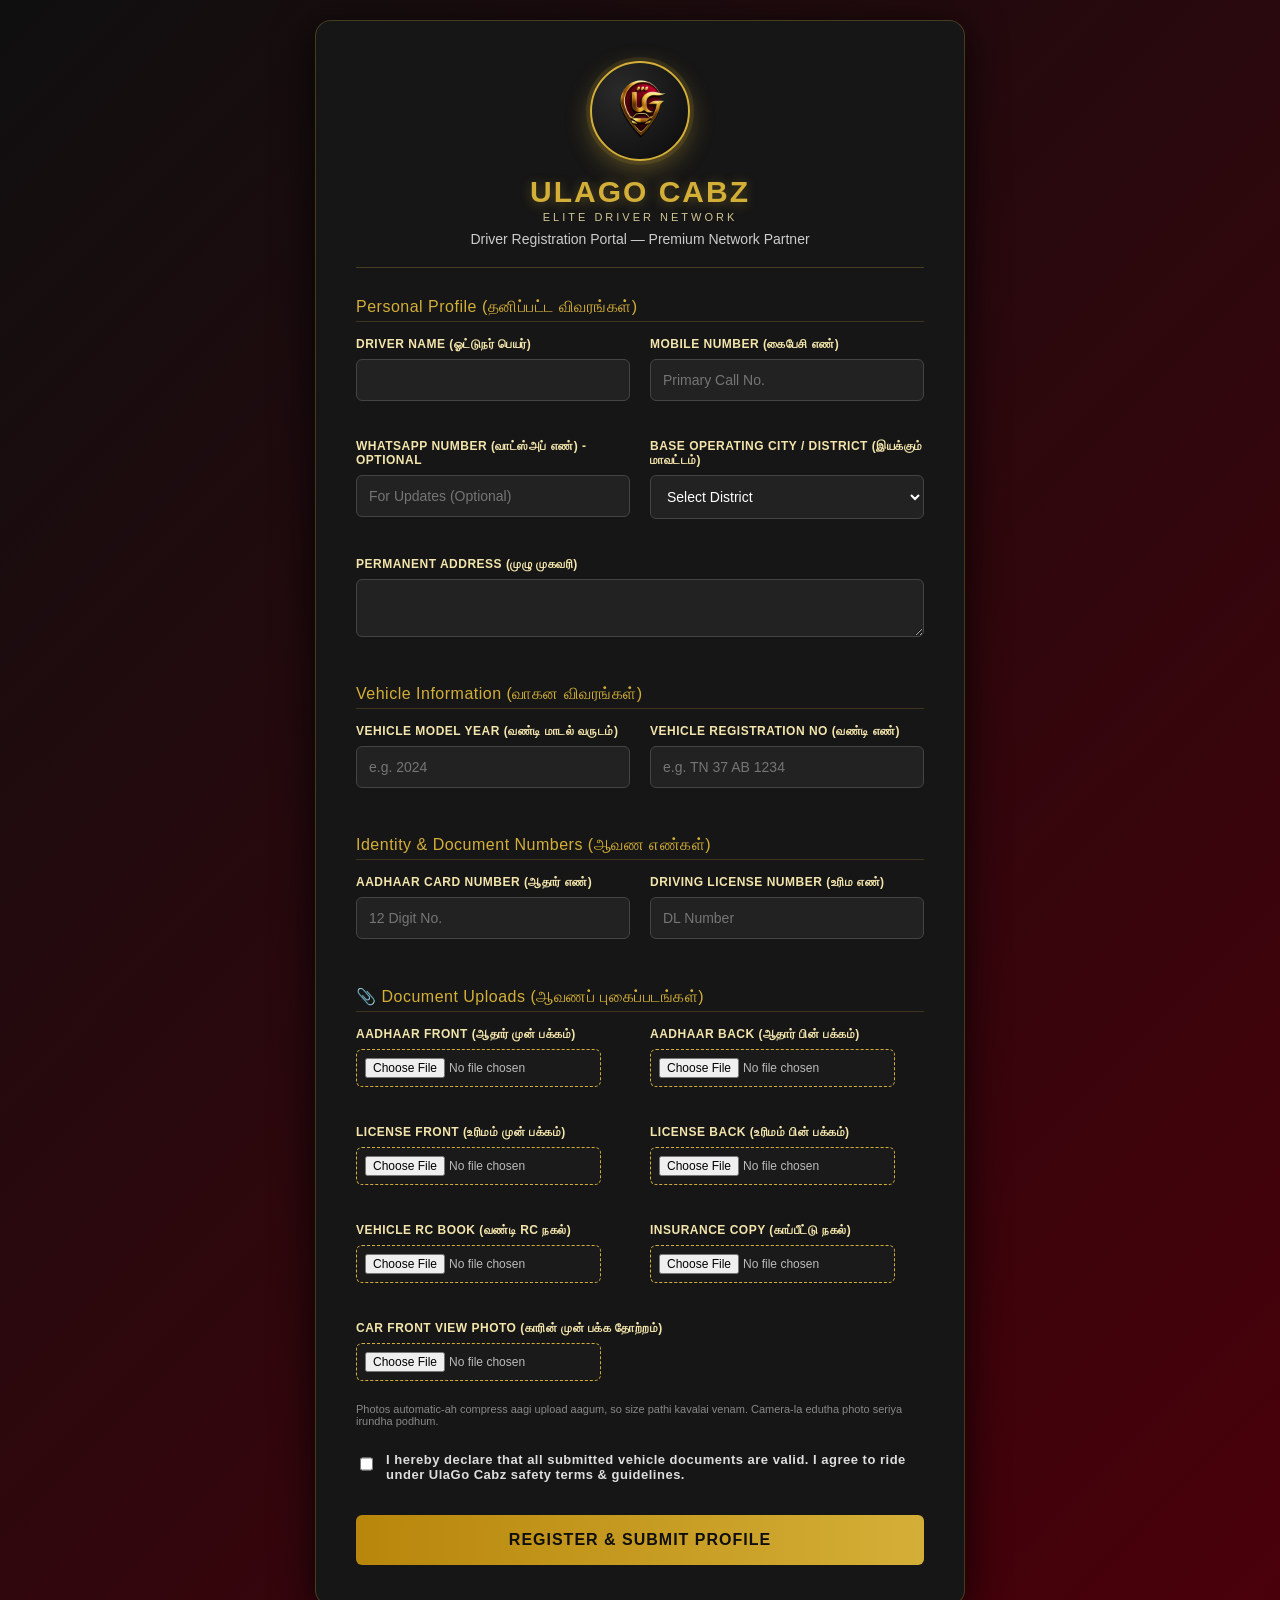
==== index.html @ 48e7f869 "Add files via upload" ====
<!DOCTYPE html>
<html lang="ta">
<head>
    <meta charset="UTF-8">
    <meta name="viewport" content="width=device-width, initial-scale=1.0">
    <title>UlaGo Cabz - Driver Elite Registration</title>
    <style>
        :root {
            --premium-gold: #D4AF37;
            --gold-glow: #F3E5AB;
            --dark-red: #4A000A;
            --deep-black: #0F0F0F;
            --card-bg: #161616;
        }
        * { box-sizing: border-box; }
        body { 
            font-family: 'Segoe UI', Roboto, Arial, sans-serif; 
            background: linear-gradient(135deg, var(--deep-black) 0%, var(--dark-red) 100%); 
            color: #ffffff; margin: 0; padding: 20px;
            display: flex; align-items: center; justify-content: center; min-height: 100vh;
        }
        .form-container { 
            width: 100%; max-width: 650px; background: var(--card-bg); 
            padding: 40px; border-radius: 16px; 
            box-shadow: 0px 10px 40px rgba(0, 0, 0, 0.8); 
            border: 1px solid rgba(212, 175, 55, 0.25);
        }

        /* ===== Premium Header ===== */
        .brand-header {
            text-align: center;
            margin-bottom: 25px;
            padding-bottom: 20px;
            border-bottom: 1px solid rgba(212, 175, 55, 0.25);
        }
        .logo-ring {
            width: 100px; height: 100px;
            margin: 0 auto 14px auto;
            border-radius: 50%;
            background: radial-gradient(circle at 30% 30%, #2a2a2a, #0a0a0a);
            border: 2px solid var(--premium-gold);
            box-shadow: 0 0 0 4px rgba(212,175,55,0.12), 0 8px 24px rgba(212,175,55,0.35);
            display: flex; align-items: center; justify-content: center;
            overflow: hidden;
        }
        .logo-ring img { width: 100%; height: 100%; object-fit: cover; }
        h2.brand-name { 
            text-align: center; color: var(--premium-gold); margin: 5px 0 2px 0; 
            font-size: 30px; letter-spacing: 2px; text-transform: uppercase;
            text-shadow: 0 2px 12px rgba(212,175,55,0.35);
        }
        .brand-tagline {
            text-align: center; font-size: 11px; letter-spacing: 3px; 
            color: var(--gold-glow); text-transform: uppercase; margin: 0 0 8px 0; opacity: 0.85;
        }
        p.subtitle { text-align: center; color: #ccc; font-size: 14px; margin: 0; }

        .section-title { color: var(--premium-gold); border-bottom: 1px solid rgba(212, 175, 55, 0.2); padding-bottom: 5px; margin: 30px 0 15px 0; font-size: 16px; letter-spacing: 0.5px; }
        .form-grid { display: grid; grid-template-columns: 1fr 1fr; gap: 20px; }
        @media(max-width: 600px) { .form-grid { grid-template-columns: 1fr; } }
        .form-group { margin-bottom: 18px; display: flex; flex-direction: column; }
        .full-width { grid-column: span 2; }
        @media(max-width: 600px) { .full-width { grid-column: span 1; } }
        label { font-weight: 600; margin-bottom: 8px; color: var(--gold-glow); font-size: 12px; letter-spacing: 0.5px; text-transform: uppercase; }
        input[type="text"], input[type="tel"], input[type="email"], select, textarea { 
            padding: 12px; background-color: #222; border: 1px solid #444; border-radius: 6px; color: #fff; font-size: 14px; transition: all 0.3s;
        }
        input:focus, select:focus, textarea:focus { outline: none; border-color: var(--premium-gold); box-shadow: 0 0 8px rgba(212, 175, 55, 0.2); }
        input[type="file"] { background: #1a1a1a; padding: 8px; border: 1px dashed var(--premium-gold); border-radius: 6px; color: #bbb; font-size: 12px; cursor: pointer; }
        .file-hint { font-size: 11px; color: #888; margin-top: 4px; }
        .file-upload-box { position: relative; }
        .file-preview {
            display: none; margin-top: 8px; align-items: center; gap: 10px;
            background: #1a1a1a; border: 1px solid rgba(212,175,55,0.3); border-radius: 8px;
            padding: 6px; animation: fadeIn 0.3s ease;
        }
        .file-preview.active { display: flex; }
        .file-preview img {
            width: 48px; height: 48px; object-fit: cover; border-radius: 6px; flex-shrink: 0;
            border: 1px solid rgba(212,175,55,0.4);
        }
        .file-preview .file-preview-name {
            font-size: 11px; color: #ccc; overflow: hidden; text-overflow: ellipsis;
            white-space: nowrap; flex: 1;
        }
        .file-preview .file-preview-check { color: #5ff27c; font-size: 16px; flex-shrink: 0; }
        @keyframes fadeIn { from { opacity: 0; transform: translateY(-4px); } to { opacity: 1; transform: translateY(0); } }
        .checkbox-group { display: flex; align-items: flex-start; gap: 10px; margin: 25px 0; text-align: left; }
        .checkbox-group input { width: 20px; height: 20px; accent-color: var(--premium-gold); cursor: pointer; margin-top: 2px; }
        .checkbox-group label { text-transform: none; font-size: 13px; color: #ddd; cursor: pointer; }
        button { 
            width: 100%; padding: 16px; background: linear-gradient(90deg, #B8860B 0%, var(--premium-gold) 100%);
            border: none; color: var(--deep-black); font-weight: bold; font-size: 16px; letter-spacing: 1px;
            cursor: pointer; border-radius: 6px; text-transform: uppercase; transition: all 0.3s;
        }
        button:hover { transform: translateY(-2px); box-shadow: 0px 5px 15px rgba(212, 175, 55, 0.4); }
        button:disabled { background: #444; color: #888; cursor: not-allowed; transform: none; box-shadow: none; }

        .error-text { color: #ff6b6b; font-size: 13px; margin-top: 14px; text-align: center; display: none; }

        /* Premium Popup */
        .overlay-popup { display: none; position: fixed; top: 0; left: 0; width: 100%; height: 100%; background: rgba(0,0,0,0.9); z-index: 1000; align-items: center; justify-content: center; backdrop-filter: blur(8px); }
        .popup-content { background: linear-gradient(135deg, #200005 0%, #111 100%); border: 2px solid var(--premium-gold); padding: 40px; border-radius: 15px; text-align: center; max-width: 480px; box-shadow: 0 10px 40px rgba(212, 175, 55, 0.4); }
        .popup-content h3 { color: var(--premium-gold); font-size: 24px; margin-bottom: 15px; }
        .popup-content p { color: #eee; font-size: 14.5px; line-height: 1.6; margin-bottom: 12px; }
        .popup-content .highlight { color: #5ff27c; font-weight: bold; }
        .popup-content button { width: auto; padding: 10px 30px; margin-top: 20px; background: transparent; border: 1px solid var(--premium-gold); color: var(--premium-gold); }
        .popup-content button:hover { background: var(--premium-gold); color: #000; }
    </style>
</head>
<body>

<div class="form-container" id="formContainer">
    <div class="brand-header">
        <div class="logo-ring">
            <img src="logo.png" alt="UlaGo Cabz Logo" style="display:none"
                 onload="this.style.display='block'; this.nextElementSibling.style.display='none'"
                 onerror="this.style.display='none'">
            <span style="font-size:38px;">🚖</span>
        </div>
        <h2 class="brand-name">UlaGo Cabz</h2>
        <div class="brand-tagline">Elite Driver Network</div>
        <p class="subtitle">Driver Registration Portal — Premium Network Partner</p>
    </div>

    <form id="driverForm">

        <div class="section-title">Personal Profile (தனிப்பட்ட விவரங்கள்)</div>
        <div class="form-grid">
            <div class="form-group">
                <label>Driver Name (ஓட்டுநர் பெயர்)</label>
                <input type="text" name="Driver_Name" required>
            </div>
            <div class="form-group">
                <label>Mobile Number (கைபேசி எண்)</label>
                <input type="tel" name="Phone" pattern="[0-9]{10}" placeholder="Primary Call No." required>
            </div>
            <div class="form-group">
                <label>WhatsApp Number (வாட்ஸ்அப் எண்) - Optional</label>
                <input type="tel" name="WhatsApp_Number" pattern="[0-9]{10}" placeholder="For Updates (Optional)">
            </div>
            <div class="form-group">
                <label>Base Operating City / District (இயக்கும் மாவட்டம்)</label>
                <select name="Operating_City" required>
                    <option value="">Select District</option>
                    <option value="Ariyalur">Ariyalur</option>
                    <option value="Chengalpattu">Chengalpattu</option>
                    <option value="Chennai">Chennai</option>
                    <option value="Coimbatore">Coimbatore</option>
                    <option value="Cuddalore">Cuddalore</option>
                    <option value="Dharmapuri">Dharmapuri</option>
                    <option value="Dindigul">Dindigul</option>
                    <option value="Erode">Erode</option>
                    <option value="Kallakurichi">Kallakurichi</option>
                    <option value="Kanchipuram">Kanchipuram</option>
                    <option value="Kanyakumari">Kanyakumari</option>
                    <option value="Karur">Karur</option>
                    <option value="Krishnagiri">Krishnagiri</option>
                    <option value="Madurai">Madurai</option>
                    <option value="Mayiladuthurai">Mayiladuthurai</option>
                    <option value="Nagapattinam">Nagapattinam</option>
                    <option value="Namakkal">Namakkal</option>
                    <option value="Nilgiris">Nilgiris</option>
                    <option value="Perambalur">Perambalur</option>
                    <option value="Pudukkottai">Pudukkottai</option>
                    <option value="Ramanathapuram">Ramanathapuram</option>
                    <option value="Ranipet">Ranipet</option>
                    <option value="Salem">Salem</option>
                    <option value="Sivagangai">Sivagangai</option>
                    <option value="Tenkasi">Tenkasi</option>
                    <option value="Thanjavur">Thanjavur</option>
                    <option value="Theni">Theni</option>
                    <option value="Thoothukudi">Thoothukudi</option>
                    <option value="Tiruchirappalli">Tiruchirappalli</option>
                    <option value="Tirunelveli">Tirunelveli</option>
                    <option value="Tirupathur">Tirupathur</option>
                    <option value="Tiruppur">Tiruppur</option>
                    <option value="Tiruvallur">Tiruvallur</option>
                    <option value="Tiruvannamalai">Tiruvannamalai</option>
                    <option value="Tiruvarur">Tiruvarur</option>
                    <option value="Vellore">Vellore</option>
                    <option value="Viluppuram">Viluppuram</option>
                    <option value="Virudhunagar">Virudhunagar</option>
                </select>
            </div>
            <div class="form-group full-width">
                <label>Permanent Address (முழு முகவரி)</label>
                <textarea name="Address" rows="2" required></textarea>
            </div>
        </div>

        <div class="section-title">Vehicle Information (வாகன விவரங்கள்)</div>
        <div class="form-grid">
            <div class="form-group">
                <label>Vehicle Model Year (வண்டி மாடல் வருடம்)</label>
                <input type="text" name="Vehicle_Model_Year" placeholder="e.g. 2024" required>
            </div>
            <div class="form-group">
                <label>Vehicle Registration No (வண்டி எண்)</label>
                <input type="text" name="Vehicle_Registration_Number" placeholder="e.g. TN 37 AB 1234" required>
            </div>
        </div>

        <div class="section-title">Identity & Document Numbers (ஆவண எண்கள்)</div>
        <div class="form-grid">
            <div class="form-group">
                <label>Aadhaar Card Number (ஆதார் எண்)</label>
                <input type="text" name="Aadhaar_Number" pattern="[0-9]{12}" placeholder="12 Digit No." required>
            </div>
            <div class="form-group">
                <label>Driving License Number (உரிம எண்)</label>
                <input type="text" name="License_Number" placeholder="DL Number" required>
            </div>
        </div>

        <div class="section-title">📎 Document Uploads (ஆவணப் புகைப்படங்கள்)</div>
        <div class="form-grid">
            <div class="form-group">
                <label>Aadhaar Front (ஆதார் முன் பக்கம்)</label>
                <div class="file-upload-box">
                    <input type="file" name="file_aadhaar_front" class="docfile" accept="image/*" required>
                    <div class="file-preview"></div>
                </div>
            </div>
            <div class="form-group">
                <label>Aadhaar Back (ஆதார் பின் பக்கம்)</label>
                <div class="file-upload-box">
                    <input type="file" name="file_aadhaar_back" class="docfile" accept="image/*" required>
                    <div class="file-preview"></div>
                </div>
            </div>
            <div class="form-group">
                <label>License Front (உரிமம் முன் பக்கம்)</label>
                <div class="file-upload-box">
                    <input type="file" name="file_license_front" class="docfile" accept="image/*" required>
                    <div class="file-preview"></div>
                </div>
            </div>
            <div class="form-group">
                <label>License Back (உரிமம் பின் பக்கம்)</label>
                <div class="file-upload-box">
                    <input type="file" name="file_license_back" class="docfile" accept="image/*" required>
                    <div class="file-preview"></div>
                </div>
            </div>
            <div class="form-group">
                <label>Vehicle RC Book (வண்டி RC நகல்)</label>
                <div class="file-upload-box">
                    <input type="file" name="file_vehicle_rc" class="docfile" accept="image/*" required>
                    <div class="file-preview"></div>
                </div>
            </div>
            <div class="form-group">
                <label>Insurance Copy (காப்பீட்டு நகல்)</label>
                <div class="file-upload-box">
                    <input type="file" name="file_insurance" class="docfile" accept="image/*" required>
                    <div class="file-preview"></div>
                </div>
            </div>
            <div class="form-group full-width">
                <label>Car Front View Photo (காரின் முன் பக்க தோற்றம்)</label>
                <div class="file-upload-box">
                    <input type="file" name="file_car_front" class="docfile" accept="image/*" required>
                    <div class="file-preview"></div>
                </div>
            </div>
        </div>
        <div class="file-hint">Photos automatic-ah compress aagi upload aagum, so size pathi kavalai venam. Camera-la edutha photo seriya irundha podhum.</div>

        <div class="checkbox-group">
            <input type="checkbox" id="termsCheck" required>
            <label for="termsCheck">I hereby declare that all submitted vehicle documents are valid. I agree to ride under UlaGo Cabz safety terms & guidelines.</label>
        </div>

        <p class="error-text" id="errorText"></p>

        <button type="submit" id="submitBtn">Register & Submit Profile</button>
    </form>
</div>

<!-- Premium Status Popup -->
<div class="overlay-popup" id="statusPopup">
    <div class="popup-content" id="popupContent">
        <div style="font-size: 50px; margin-bottom: 10px;">✨</div>
        <h3>🎉 Documents Logged Successfully</h3>
        <p>Thanks for the UlaGo Onboard!</p>
        <p>Ungal application <span class="highlight">verification</span>-ku poiyirukku. Ride start panna namma <span class="highlight">WhatsApp</span>-la connect aaiduvom.</p>
        <p style="font-size:12.5px;color:#aaa;">Please wait, namma team ungala soon contact pannuvanga.</p>
        <button onclick="document.getElementById('statusPopup').style.display='none'">Close</button>
    </div>
</div>

<script>
    const WEB_APP_URL = "https://script.google.com/macros/s/AKfycbzVDZGFu33fppfS7qUdFbGJRuSk_ewzdBgLYLBAKt0P7i-7Gc9k5t0P0lpC4i485gU3/exec";

    // Show a small preview thumbnail inside each upload box when a file is chosen
    document.querySelectorAll('.docfile').forEach(function (input) {
        input.addEventListener('change', function () {
            const previewBox = input.parentElement.querySelector('.file-preview');
            const file = input.files[0];
            if (!file) {
                previewBox.classList.remove('active');
                previewBox.innerHTML = '';
                return;
            }
            const reader = new FileReader();
            reader.onload = function (e) {
                previewBox.innerHTML =
                    '<img src="' + e.target.result + '" alt="preview">' +
                    '<span class="file-preview-name">' + file.name + '</span>' +
                    '<span class="file-preview-check">✓</span>';
                previewBox.classList.add('active');
            };
            reader.readAsDataURL(file);
        });
    });

    const form = document.getElementById('driverForm');
    const submitBtn = document.getElementById('submitBtn');
    const errorText = document.getElementById('errorText');

    // Compress image before upload: resizes to max 1000px width and converts
    // to JPEG ~70% quality. Indha step mukkiyam - idhu illana 2MB x 7 photos
    // = 14MB data slow network la upload aaga periya neram aagum.
    function compressImage(file) {
        return new Promise((resolve, reject) => {
            const img = new Image();
            const reader = new FileReader();
            reader.onload = (e) => { img.src = e.target.result; };
            reader.onerror = reject;
            img.onload = () => {
                const MAX_WIDTH = 1600;
                let { width, height } = img;
                if (width > MAX_WIDTH) {
                    height = Math.round(height * (MAX_WIDTH / width));
                    width = MAX_WIDTH;
                }
                const canvas = document.createElement('canvas');
                canvas.width = width;
                canvas.height = height;
                const ctx = canvas.getContext('2d');
                ctx.drawImage(img, 0, 0, width, height);
                const dataUrl = canvas.toDataURL('image/jpeg', 0.88);
                resolve(dataUrl.split(",")[1]);
            };
            img.onerror = reject;
            reader.readAsDataURL(file);
        });
    }

    function showError(msg) {
        errorText.textContent = msg;
        errorText.style.display = 'block';
    }

    function showThankYouScreen() {
        document.getElementById('formContainer').innerHTML = `
            <div style="text-align:center; padding: 30px 10px;">
                <div style="font-size:60px; margin-bottom:10px;">🎉</div>
                <h2 class="brand-name" style="margin-bottom:6px;">Thank You for Joining UlaGo!</h2>
                <p style="color:#ddd; font-size:15px; line-height:1.7; margin: 18px 0;">
                    Your driver registration has been <b style="color:#5ff27c;">submitted successfully</b>.<br>
                    Your documents are now under verification.
                </p>
                <p style="color:#ddd; font-size:15px; line-height:1.7;">
                    Once verification is complete, our team will connect with you on <b style="color:var(--premium-gold);">WhatsApp</b> to get you started with rides.
                </p>
                <p style="color:#888; font-size:13px; margin-top:25px;">Please wait for our team's WhatsApp message. Thank you! 🙏</p>
            </div>
        `;
    }

    // fetch with a hard timeout so the button never hangs for minutes
    function fetchWithTimeout(url, options, timeoutMs) {
        const controller = new AbortController();
        const timeoutId = setTimeout(() => controller.abort(), timeoutMs);
        return fetch(url, { ...options, signal: controller.signal })
            .finally(() => clearTimeout(timeoutId));
    }

    form.addEventListener('submit', async function (e) {
        e.preventDefault();
        errorText.style.display = 'none';

        if (WEB_APP_URL.indexOf("YOUR_GOOGLE_APPS_SCRIPT") !== -1) {
            showError("Apps Script Web App URL innum set pannala.");
            return;
        }

        submitBtn.disabled = true;

        try {
            const formData = new FormData(form);
            const payload = {};
            formData.forEach((value, key) => { payload[key] = value; });

            const fileInputs = Array.from(document.querySelectorAll('.docfile'));
            const totalFiles = fileInputs.filter(i => i.files[0]).length;
            let doneFiles = 0;

            for (const input of fileInputs) {
                const file = input.files[0];
                if (!file) continue;
                if (file.size > 8 * 1024 * 1024) {
                    showError(input.previousElementSibling.textContent + " - photo file romba periyadhu. Konjam kammi size photo edunga.");
                    submitBtn.disabled = false;
                    submitBtn.textContent = "Register & Submit Profile";
                    return;
                }
                submitBtn.textContent = "Compressing photos... (" + (doneFiles + 1) + "/" + totalFiles + ")";
                const base64 = await compressImage(file);
                payload[input.name] = {
                    base64: base64,
                    mimeType: "image/jpeg",
                    fileName: file.name.replace(/\.[^/.]+$/, "") + ".jpg"
                };
                doneFiles++;
            }

            submitBtn.textContent = "Uploading... Please wait";

            const response = await fetchWithTimeout(WEB_APP_URL, {
                method: "POST",
                body: JSON.stringify(payload)
            }, 25000); // 25 second hard limit - never hangs longer than this

            const result = await response.json();

            if (result.status === "duplicate") {
                showError("Indha phone number already register aagiyachu (" + result.phone + "). Oru number ku oru registration thaan allow.");
                submitBtn.disabled = false;
                submitBtn.textContent = "Register & Submit Profile";
                return;
            }

            if (result.status !== "success") {
                showError(result.message || "Submit aagala. Konjam neram poi try pannunga.");
                submitBtn.disabled = false;
                submitBtn.textContent = "Register & Submit Profile";
                return;
            }

            showThankYouScreen();

        } catch (err) {
            console.error(err);
            if (err.name === "AbortError") {
                showError("Network konjam slow ah irukku, response 25 second-ku mela edukkudhu. Konjam better network-ku poi, photo size kammi panni, try pannunga.");
            } else {
                showError("Network/Server error: " + err.message);
            }
            submitBtn.disabled = false;
            submitBtn.textContent = "Register & Submit Profile";
        }
    });
</script>

</body>
</html>
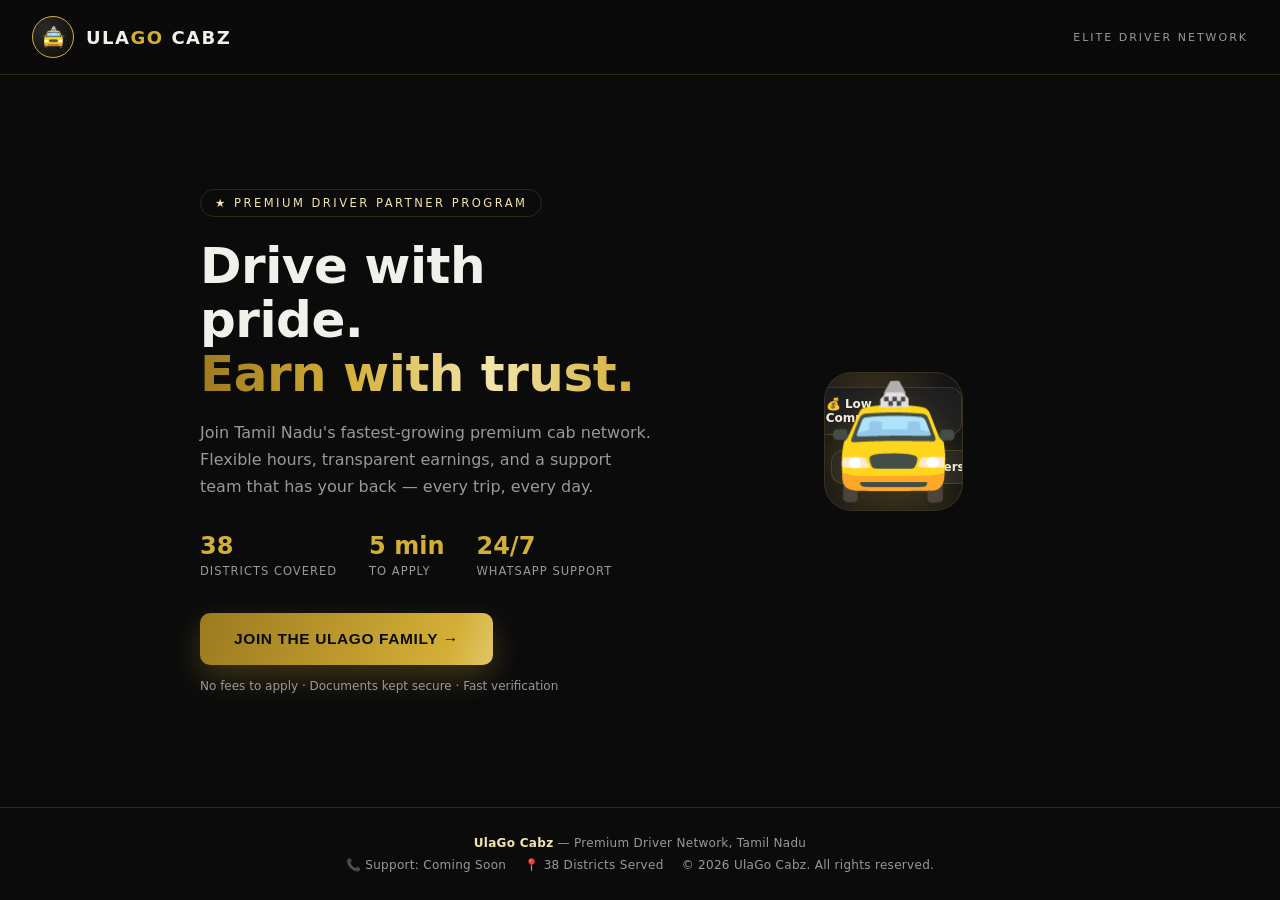
==== commit b55c5718: "Add files via upload" ====
--- a/index.html
+++ b/index.html
@@ -1,458 +1,517 @@
 <!DOCTYPE html>
-<html lang="ta">
+<html lang="en">
 <head>
-    <meta charset="UTF-8">
-    <meta name="viewport" content="width=device-width, initial-scale=1.0">
-    <title>UlaGo Cabz - Driver Elite Registration</title>
-    <style>
-        :root {
-            --premium-gold: #D4AF37;
-            --gold-glow: #F3E5AB;
-            --dark-red: #4A000A;
-            --deep-black: #0F0F0F;
-            --card-bg: #161616;
-        }
-        * { box-sizing: border-box; }
-        body { 
-            font-family: 'Segoe UI', Roboto, Arial, sans-serif; 
-            background: linear-gradient(135deg, var(--deep-black) 0%, var(--dark-red) 100%); 
-            color: #ffffff; margin: 0; padding: 20px;
-            display: flex; align-items: center; justify-content: center; min-height: 100vh;
-        }
-        .form-container { 
-            width: 100%; max-width: 650px; background: var(--card-bg); 
-            padding: 40px; border-radius: 16px; 
-            box-shadow: 0px 10px 40px rgba(0, 0, 0, 0.8); 
-            border: 1px solid rgba(212, 175, 55, 0.25);
-        }
-
-        /* ===== Premium Header ===== */
-        .brand-header {
-            text-align: center;
-            margin-bottom: 25px;
-            padding-bottom: 20px;
-            border-bottom: 1px solid rgba(212, 175, 55, 0.25);
-        }
-        .logo-ring {
-            width: 100px; height: 100px;
-            margin: 0 auto 14px auto;
-            border-radius: 50%;
-            background: radial-gradient(circle at 30% 30%, #2a2a2a, #0a0a0a);
-            border: 2px solid var(--premium-gold);
-            box-shadow: 0 0 0 4px rgba(212,175,55,0.12), 0 8px 24px rgba(212,175,55,0.35);
-            display: flex; align-items: center; justify-content: center;
-            overflow: hidden;
-        }
-        .logo-ring img { width: 100%; height: 100%; object-fit: cover; }
-        h2.brand-name { 
-            text-align: center; color: var(--premium-gold); margin: 5px 0 2px 0; 
-            font-size: 30px; letter-spacing: 2px; text-transform: uppercase;
-            text-shadow: 0 2px 12px rgba(212,175,55,0.35);
-        }
-        .brand-tagline {
-            text-align: center; font-size: 11px; letter-spacing: 3px; 
-            color: var(--gold-glow); text-transform: uppercase; margin: 0 0 8px 0; opacity: 0.85;
-        }
-        p.subtitle { text-align: center; color: #ccc; font-size: 14px; margin: 0; }
-
-        .section-title { color: var(--premium-gold); border-bottom: 1px solid rgba(212, 175, 55, 0.2); padding-bottom: 5px; margin: 30px 0 15px 0; font-size: 16px; letter-spacing: 0.5px; }
-        .form-grid { display: grid; grid-template-columns: 1fr 1fr; gap: 20px; }
-        @media(max-width: 600px) { .form-grid { grid-template-columns: 1fr; } }
-        .form-group { margin-bottom: 18px; display: flex; flex-direction: column; }
-        .full-width { grid-column: span 2; }
-        @media(max-width: 600px) { .full-width { grid-column: span 1; } }
-        label { font-weight: 600; margin-bottom: 8px; color: var(--gold-glow); font-size: 12px; letter-spacing: 0.5px; text-transform: uppercase; }
-        input[type="text"], input[type="tel"], input[type="email"], select, textarea { 
-            padding: 12px; background-color: #222; border: 1px solid #444; border-radius: 6px; color: #fff; font-size: 14px; transition: all 0.3s;
-        }
-        input:focus, select:focus, textarea:focus { outline: none; border-color: var(--premium-gold); box-shadow: 0 0 8px rgba(212, 175, 55, 0.2); }
-        input[type="file"] { background: #1a1a1a; padding: 8px; border: 1px dashed var(--premium-gold); border-radius: 6px; color: #bbb; font-size: 12px; cursor: pointer; }
-        .file-hint { font-size: 11px; color: #888; margin-top: 4px; }
-        .file-upload-box { position: relative; }
-        .file-preview {
-            display: none; margin-top: 8px; align-items: center; gap: 10px;
-            background: #1a1a1a; border: 1px solid rgba(212,175,55,0.3); border-radius: 8px;
-            padding: 6px; animation: fadeIn 0.3s ease;
-        }
-        .file-preview.active { display: flex; }
-        .file-preview img {
-            width: 48px; height: 48px; object-fit: cover; border-radius: 6px; flex-shrink: 0;
-            border: 1px solid rgba(212,175,55,0.4);
-        }
-        .file-preview .file-preview-name {
-            font-size: 11px; color: #ccc; overflow: hidden; text-overflow: ellipsis;
-            white-space: nowrap; flex: 1;
-        }
-        .file-preview .file-preview-check { color: #5ff27c; font-size: 16px; flex-shrink: 0; }
-        @keyframes fadeIn { from { opacity: 0; transform: translateY(-4px); } to { opacity: 1; transform: translateY(0); } }
-        .checkbox-group { display: flex; align-items: flex-start; gap: 10px; margin: 25px 0; text-align: left; }
-        .checkbox-group input { width: 20px; height: 20px; accent-color: var(--premium-gold); cursor: pointer; margin-top: 2px; }
-        .checkbox-group label { text-transform: none; font-size: 13px; color: #ddd; cursor: pointer; }
-        button { 
-            width: 100%; padding: 16px; background: linear-gradient(90deg, #B8860B 0%, var(--premium-gold) 100%);
-            border: none; color: var(--deep-black); font-weight: bold; font-size: 16px; letter-spacing: 1px;
-            cursor: pointer; border-radius: 6px; text-transform: uppercase; transition: all 0.3s;
-        }
-        button:hover { transform: translateY(-2px); box-shadow: 0px 5px 15px rgba(212, 175, 55, 0.4); }
-        button:disabled { background: #444; color: #888; cursor: not-allowed; transform: none; box-shadow: none; }
-
-        .error-text { color: #ff6b6b; font-size: 13px; margin-top: 14px; text-align: center; display: none; }
-
-        /* Premium Popup */
-        .overlay-popup { display: none; position: fixed; top: 0; left: 0; width: 100%; height: 100%; background: rgba(0,0,0,0.9); z-index: 1000; align-items: center; justify-content: center; backdrop-filter: blur(8px); }
-        .popup-content { background: linear-gradient(135deg, #200005 0%, #111 100%); border: 2px solid var(--premium-gold); padding: 40px; border-radius: 15px; text-align: center; max-width: 480px; box-shadow: 0 10px 40px rgba(212, 175, 55, 0.4); }
-        .popup-content h3 { color: var(--premium-gold); font-size: 24px; margin-bottom: 15px; }
-        .popup-content p { color: #eee; font-size: 14.5px; line-height: 1.6; margin-bottom: 12px; }
-        .popup-content .highlight { color: #5ff27c; font-weight: bold; }
-        .popup-content button { width: auto; padding: 10px 30px; margin-top: 20px; background: transparent; border: 1px solid var(--premium-gold); color: var(--premium-gold); }
-        .popup-content button:hover { background: var(--premium-gold); color: #000; }
-    </style>
+<meta charset="UTF-8">
+<meta name="viewport" content="width=device-width, initial-scale=1.0">
+<title>UlaGo Cabz — Driver Registration</title>
+<style>
+  :root {
+    --gold: #D4AF37;
+    --gold-light: #F3E5AB;
+    --gold-deep: #9c7a1f;
+    --ink: #0B0B0C;
+    --panel: #151517;
+    --panel-2: #1c1c1f;
+    --line: rgba(212,175,55,0.18);
+    --text: #F2F0EA;
+    --text-dim: #9B9994;
+    --green: #4ADE80;
+    --red: #F87171;
+  }
+  * { box-sizing: border-box; margin: 0; padding: 0; }
+  html { scroll-behavior: smooth; }
+  body {
+    font-family: 'Segoe UI', system-ui, -apple-system, Roboto, Arial, sans-serif;
+    background: var(--ink);
+    color: var(--text);
+    min-height: 100vh;
+    display: flex; flex-direction: column;
+  }
+  a { color: inherit; }
+
+  /* ============== HEADER ============== */
+  header.site-header {
+    position: sticky; top: 0; z-index: 50;
+    display: flex; align-items: center; justify-content: space-between;
+    padding: 16px 32px;
+    background: rgba(11,11,12,0.85);
+    backdrop-filter: blur(10px);
+    border-bottom: 1px solid var(--line);
+  }
+  .brand { display: flex; align-items: center; gap: 12px; }
+  .brand-mark {
+    width: 42px; height: 42px; border-radius: 50%;
+    background: radial-gradient(circle at 30% 30%, #2a2a2a, #0a0a0a);
+    border: 1.5px solid var(--gold);
+    display: flex; align-items: center; justify-content: center; font-size: 20px;
+  }
+  .brand-word { font-size: 18px; font-weight: 800; letter-spacing: 1.5px; text-transform: uppercase; }
+  .brand-word span { color: var(--gold); }
+  .header-tag {
+    font-size: 11px; letter-spacing: 2px; text-transform: uppercase; color: var(--text-dim);
+    display: none;
+  }
+  @media(min-width: 700px) { .header-tag { display: block; } }
+
+  /* ============== MAIN LAYOUT ============== */
+  main { flex: 1; display: flex; align-items: center; justify-content: center; padding: 40px 20px; }
+
+  /* ============== HERO / INTRO ============== */
+  .hero-wrap { width: 100%; max-width: 880px; }
+  .hero-grid {
+    display: grid; grid-template-columns: 1.1fr 0.9fr; gap: 50px; align-items: center;
+  }
+  @media(max-width: 820px) { .hero-grid { grid-template-columns: 1fr; gap: 36px; text-align: center; } }
+  .eyebrow {
+    display: inline-flex; align-items: center; gap: 8px;
+    font-size: 11.5px; letter-spacing: 2.5px; text-transform: uppercase; color: var(--gold-light);
+    border: 1px solid var(--line); padding: 6px 14px; border-radius: 999px; margin-bottom: 22px;
+  }
+  .hero-title {
+    font-size: clamp(32px, 5vw, 50px); font-weight: 900; line-height: 1.08; letter-spacing: -0.5px;
+    margin-bottom: 18px;
+  }
+  .hero-title .accent {
+    background: linear-gradient(90deg, var(--gold-deep), var(--gold), var(--gold-light), var(--gold));
+    -webkit-background-clip: text; background-clip: text; -webkit-text-fill-color: transparent;
+  }
+  .hero-sub { font-size: 16px; color: var(--text-dim); line-height: 1.7; margin-bottom: 32px; max-width: 480px; }
+  @media(max-width: 820px) { .hero-sub { margin-left: auto; margin-right: auto; } }
+
+  .stat-row { display: flex; gap: 32px; margin-bottom: 34px; flex-wrap: wrap; }
+  @media(max-width: 820px) { .stat-row { justify-content: center; } }
+  .stat b { display: block; font-size: 24px; font-weight: 800; color: var(--gold); }
+  .stat span { font-size: 11.5px; letter-spacing: 1px; text-transform: uppercase; color: var(--text-dim); }
+
+  .cta-btn {
+    display: inline-flex; align-items: center; gap: 10px;
+    padding: 17px 34px; border: none; border-radius: 10px;
+    background: linear-gradient(110deg, var(--gold-deep), var(--gold) 35%, var(--gold-light) 50%, var(--gold) 65%, var(--gold-deep));
+    background-size: 250% 100%;
+    color: var(--ink); font-weight: 800; font-size: 15.5px; letter-spacing: 0.6px; text-transform: uppercase;
+    cursor: pointer; transition: all 0.3s; box-shadow: 0 12px 30px rgba(212,175,55,0.25);
+  }
+  .cta-btn:hover { transform: translateY(-3px); box-shadow: 0 16px 36px rgba(212,175,55,0.4); background-position: 100% 0; }
+  .cta-note { font-size: 12px; color: var(--text-dim); margin-top: 14px; }
+
+  /* Hero visual side */
+  .hero-visual {
+    position: relative; aspect-ratio: 1/1; max-width: 360px; margin: 0 auto;
+    border-radius: 28px; background: var(--panel);
+    border: 1px solid var(--line); overflow: hidden;
+    display: flex; align-items: center; justify-content: center;
+  }
+  .hero-visual::before {
+    content: ""; position: absolute; inset: 0;
+    background: radial-gradient(circle at 30% 20%, rgba(212,175,55,0.18), transparent 60%);
+  }
+  .hero-visual-icon { font-size: 110px; filter: drop-shadow(0 14px 24px rgba(212,175,55,0.3)); animation: floatY 4s ease-in-out infinite; }
+  @keyframes floatY { 0%,100% { transform: translateY(0); } 50% { transform: translateY(-14px); } }
+  .perk-chip {
+    position: absolute; background: var(--panel-2); border: 1px solid var(--line); border-radius: 12px;
+    padding: 9px 14px; font-size: 12px; font-weight: 700; display: flex; align-items: center; gap: 7px;
+    box-shadow: 0 10px 24px rgba(0,0,0,0.4);
+  }
+  .perk-chip.c1 { top: 14px; left: -14px; }
+  .perk-chip.c2 { bottom: 26px; right: -18px; }
+  @media(max-width: 420px) { .perk-chip { display: none; } }
+
+  /* ============== FORM PAGE ============== */
+  .form-shell { width: 100%; max-width: 720px; }
+  .form-card {
+    background: var(--panel); border-radius: 20px; padding: 44px;
+    border: 1px solid var(--line); box-shadow: 0 24px 60px rgba(0,0,0,0.5);
+    position: relative; overflow: hidden;
+  }
+  .form-card::before { content:""; position:absolute; top:-70px; right:-70px; width:220px; height:220px; background: radial-gradient(circle, rgba(212,175,55,0.14), transparent 70%); }
+  .form-head { text-align: center; margin-bottom: 30px; padding-bottom: 22px; border-bottom: 1px solid var(--line); }
+  .form-head h2 { font-size: 26px; font-weight: 900; letter-spacing: 0.5px; margin-bottom: 6px; }
+  .form-head p { color: var(--text-dim); font-size: 13.5px; }
+
+  .section-title {
+    color: var(--gold); display: flex; align-items: center; gap: 8px;
+    border-bottom: 1px solid var(--line); padding-bottom: 8px;
+    margin: 30px 0 16px 0; font-size: 13.5px; letter-spacing: 1.2px; text-transform: uppercase; font-weight: 800;
+  }
+  .form-grid { display: grid; grid-template-columns: 1fr 1fr; gap: 18px; }
+  @media(max-width: 600px) { .form-grid { grid-template-columns: 1fr; } }
+  .field { display: flex; flex-direction: column; margin-bottom: 16px; }
+  .field.full { grid-column: span 2; }
+  @media(max-width: 600px) { .field.full { grid-column: span 1; } }
+  label { font-weight: 700; margin-bottom: 7px; color: var(--gold-light); font-size: 11px; letter-spacing: 0.6px; text-transform: uppercase; }
+  input[type=text], input[type=tel], select, textarea {
+    padding: 12.5px; background: #1d1d1f; border: 1px solid #3a3a3d; border-radius: 8px;
+    color: #fff; font-size: 14px; transition: 0.2s; font-family: inherit;
+  }
+  input:focus, select:focus, textarea:focus { outline: none; border-color: var(--gold); box-shadow: 0 0 0 3px rgba(212,175,55,0.15); }
+  select {
+    appearance: none;
+    background-image: url("data:image/svg+xml;utf8,<svg xmlns='http://www.w3.org/2000/svg' width='14' height='8'><path d='M0 0 L7 8 L14 0' fill='none' stroke='%23D4AF37' stroke-width='1.6'/></svg>");
+    background-repeat: no-repeat; background-position: right 14px center; padding-right: 36px;
+  }
+
+  .upload-box { position: relative; }
+  input[type=file] {
+    background: #1a1a1c; padding: 10px; border: 1.5px dashed var(--gold); border-radius: 8px;
+    color: var(--text-dim); font-size: 12px; cursor: pointer; width: 100%;
+  }
+  input[type=file]::file-selector-button {
+    background: linear-gradient(90deg, var(--gold-deep), var(--gold)); border: none; color: var(--ink);
+    padding: 7px 14px; border-radius: 6px; font-weight: 700; font-size: 11px; margin-right: 10px; cursor: pointer;
+    text-transform: uppercase; letter-spacing: 0.5px;
+  }
+  .preview { display: none; align-items: center; gap: 10px; margin-top: 8px; background: #1a1a1c; border: 1px solid var(--line); border-radius: 8px; padding: 6px; }
+  .preview.active { display: flex; }
+  .preview img { width: 46px; height: 46px; object-fit: cover; border-radius: 6px; border: 1px solid var(--line); }
+  .preview .pname { font-size: 11px; color: #ccc; flex: 1; overflow: hidden; text-overflow: ellipsis; white-space: nowrap; }
+  .preview .pcheck { color: var(--green); }
+  .upload-hint { font-size: 11px; color: var(--text-dim); margin-top: 6px; }
+
+  .agree-box {
+    display: flex; align-items: flex-start; gap: 10px; margin: 26px 0;
+    background: rgba(212,175,55,0.05); border: 1px solid var(--line); border-radius: 10px; padding: 14px;
+  }
+  .agree-box input { width: 19px; height: 19px; accent-color: var(--gold); margin-top: 2px; flex-shrink: 0; }
+  .agree-box label { text-transform: none; font-weight: 400; font-size: 13px; color: #ddd; cursor: pointer; }
+
+  .submit-btn {
+    width: 100%; padding: 17px; border: none; border-radius: 9px;
+    background: linear-gradient(110deg, var(--gold-deep), var(--gold) 35%, var(--gold-light) 50%, var(--gold) 65%, var(--gold-deep));
+    background-size: 250% 100%;
+    color: var(--ink); font-weight: 800; font-size: 15.5px; letter-spacing: 1px; text-transform: uppercase;
+    cursor: pointer; transition: all 0.3s; box-shadow: 0 10px 26px rgba(212,175,55,0.25);
+  }
+  .submit-btn:hover { transform: translateY(-2px); box-shadow: 0 14px 30px rgba(212,175,55,0.4); }
+  .submit-btn:disabled { background: #3a3a3a; color: #888; cursor: not-allowed; transform: none; box-shadow: none; }
+
+  .error-banner {
+    display: none; color: var(--red); font-size: 13px; text-align: center; margin-top: 14px;
+    background: rgba(248,113,113,0.08); border: 1px solid rgba(248,113,113,0.3); border-radius: 8px; padding: 10px;
+  }
+
+  /* Thank you screen */
+  .thanks { text-align: center; padding: 20px 10px; }
+  .thanks .icon { font-size: 58px; margin-bottom: 14px; }
+  .thanks h2 { font-size: 26px; font-weight: 900; margin-bottom: 14px; }
+  .thanks p { color: #ddd; font-size: 15px; line-height: 1.8; margin-bottom: 14px; }
+  .thanks .foot { color: var(--text-dim); font-size: 12.5px; margin-top: 22px; }
+
+  /* ============== FOOTER ============== */
+  footer.site-footer {
+    border-top: 1px solid var(--line); padding: 28px 32px; text-align: center;
+    color: var(--text-dim); font-size: 12px; letter-spacing: 0.3px;
+  }
+  footer.site-footer .foot-brand { color: var(--gold-light); font-weight: 700; }
+  footer.site-footer .foot-links { margin-top: 8px; display: flex; gap: 18px; justify-content: center; flex-wrap: wrap; }
+</style>
 </head>
 <body>
 
-<div class="form-container" id="formContainer">
-    <div class="brand-header">
-        <div class="logo-ring">
-            <img src="logo.png" alt="UlaGo Cabz Logo" style="display:none"
-                 onload="this.style.display='block'; this.nextElementSibling.style.display='none'"
-                 onerror="this.style.display='none'">
-            <span style="font-size:38px;">🚖</span>
+<header class="site-header">
+  <div class="brand">
+    <div class="brand-mark">🚖</div>
+    <div class="brand-word">ULA<span>GO</span> CABZ</div>
+  </div>
+  <div class="header-tag">Elite Driver Network</div>
+</header>
+
+<main>
+
+  <!-- ================= HERO / INTRO ================= -->
+  <section class="hero-wrap" id="heroSection">
+    <div class="hero-grid">
+      <div>
+        <div class="eyebrow">★ Premium Driver Partner Program</div>
+        <h1 class="hero-title">Drive with pride.<br><span class="accent">Earn with trust.</span></h1>
+        <p class="hero-sub">Join Tamil Nadu's fastest-growing premium cab network. Flexible hours, transparent earnings, and a support team that has your back — every trip, every day.</p>
+
+        <div class="stat-row">
+          <div class="stat"><b>38</b><span>Districts Covered</span></div>
+          <div class="stat"><b>5 min</b><span>To Apply</span></div>
+          <div class="stat"><b>24/7</b><span>WhatsApp Support</span></div>
         </div>
-        <h2 class="brand-name">UlaGo Cabz</h2>
-        <div class="brand-tagline">Elite Driver Network</div>
-        <p class="subtitle">Driver Registration Portal — Premium Network Partner</p>
+
+        <button type="button" class="cta-btn" id="joinBtn">Join the UlaGo Family →</button>
+        <div class="cta-note">No fees to apply · Documents kept secure · Fast verification</div>
+      </div>
+
+      <div class="hero-visual">
+        <div class="perk-chip c1">💰 Low Commission</div>
+        <div class="perk-chip c2">🛡️ Verified Riders</div>
+        <div class="hero-visual-icon">🚖</div>
+      </div>
     </div>
-
-    <form id="driverForm">
-
-        <div class="section-title">Personal Profile (தனிப்பட்ட விவரங்கள்)</div>
+  </section>
+
+  <!-- ================= REGISTRATION FORM ================= -->
+  <section class="form-shell" id="formSection" style="display:none;">
+    <div class="form-card" id="formCard">
+      <div class="form-head">
+        <h2>Driver Registration</h2>
+        <p>Complete the form below to start your verification</p>
+      </div>
+
+      <form id="driverForm">
+
+        <div class="section-title">👤 Personal Details</div>
         <div class="form-grid">
-            <div class="form-group">
-                <label>Driver Name (ஓட்டுநர் பெயர்)</label>
-                <input type="text" name="Driver_Name" required>
-            </div>
-            <div class="form-group">
-                <label>Mobile Number (கைபேசி எண்)</label>
-                <input type="tel" name="Phone" pattern="[0-9]{10}" placeholder="Primary Call No." required>
-            </div>
-            <div class="form-group">
-                <label>WhatsApp Number (வாட்ஸ்அப் எண்) - Optional</label>
-                <input type="tel" name="WhatsApp_Number" pattern="[0-9]{10}" placeholder="For Updates (Optional)">
-            </div>
-            <div class="form-group">
-                <label>Base Operating City / District (இயக்கும் மாவட்டம்)</label>
-                <select name="Operating_City" required>
-                    <option value="">Select District</option>
-                    <option value="Ariyalur">Ariyalur</option>
-                    <option value="Chengalpattu">Chengalpattu</option>
-                    <option value="Chennai">Chennai</option>
-                    <option value="Coimbatore">Coimbatore</option>
-                    <option value="Cuddalore">Cuddalore</option>
-                    <option value="Dharmapuri">Dharmapuri</option>
-                    <option value="Dindigul">Dindigul</option>
-                    <option value="Erode">Erode</option>
-                    <option value="Kallakurichi">Kallakurichi</option>
-                    <option value="Kanchipuram">Kanchipuram</option>
-                    <option value="Kanyakumari">Kanyakumari</option>
-                    <option value="Karur">Karur</option>
-                    <option value="Krishnagiri">Krishnagiri</option>
-                    <option value="Madurai">Madurai</option>
-                    <option value="Mayiladuthurai">Mayiladuthurai</option>
-                    <option value="Nagapattinam">Nagapattinam</option>
-                    <option value="Namakkal">Namakkal</option>
-                    <option value="Nilgiris">Nilgiris</option>
-                    <option value="Perambalur">Perambalur</option>
-                    <option value="Pudukkottai">Pudukkottai</option>
-                    <option value="Ramanathapuram">Ramanathapuram</option>
-                    <option value="Ranipet">Ranipet</option>
-                    <option value="Salem">Salem</option>
-                    <option value="Sivagangai">Sivagangai</option>
-                    <option value="Tenkasi">Tenkasi</option>
-                    <option value="Thanjavur">Thanjavur</option>
-                    <option value="Theni">Theni</option>
-                    <option value="Thoothukudi">Thoothukudi</option>
-                    <option value="Tiruchirappalli">Tiruchirappalli</option>
-                    <option value="Tirunelveli">Tirunelveli</option>
-                    <option value="Tirupathur">Tirupathur</option>
-                    <option value="Tiruppur">Tiruppur</option>
-                    <option value="Tiruvallur">Tiruvallur</option>
-                    <option value="Tiruvannamalai">Tiruvannamalai</option>
-                    <option value="Tiruvarur">Tiruvarur</option>
-                    <option value="Vellore">Vellore</option>
-                    <option value="Viluppuram">Viluppuram</option>
-                    <option value="Virudhunagar">Virudhunagar</option>
-                </select>
-            </div>
-            <div class="form-group full-width">
-                <label>Permanent Address (முழு முகவரி)</label>
-                <textarea name="Address" rows="2" required></textarea>
-            </div>
+          <div class="field">
+            <label>Driver Full Name</label>
+            <input type="text" name="Driver_Name" required>
+          </div>
+          <div class="field">
+            <label>Mobile Number</label>
+            <input type="tel" name="Phone" pattern="[0-9]{10}" placeholder="10-digit number" required>
+          </div>
+          <div class="field">
+            <label>WhatsApp Number (optional)</label>
+            <input type="tel" name="WhatsApp_Number" pattern="[0-9]{10}" placeholder="For updates">
+          </div>
+          <div class="field">
+            <label>Operating District</label>
+            <select name="Operating_City" required>
+              <option value="">Select District</option>
+              <option>Ariyalur</option><option>Chengalpattu</option><option>Chennai</option>
+              <option>Coimbatore</option><option>Cuddalore</option><option>Dharmapuri</option>
+              <option>Dindigul</option><option>Erode</option><option>Kallakurichi</option>
+              <option>Kanchipuram</option><option>Kanyakumari</option><option>Karur</option>
+              <option>Krishnagiri</option><option>Madurai</option><option>Mayiladuthurai</option>
+              <option>Nagapattinam</option><option>Namakkal</option><option>Nilgiris</option>
+              <option>Perambalur</option><option>Pudukkottai</option><option>Ramanathapuram</option>
+              <option>Ranipet</option><option>Salem</option><option>Sivagangai</option>
+              <option>Tenkasi</option><option>Thanjavur</option><option>Theni</option>
+              <option>Thoothukudi</option><option>Tiruchirappalli</option><option>Tirunelveli</option>
+              <option>Tirupathur</option><option>Tiruppur</option><option>Tiruvallur</option>
+              <option>Tiruvannamalai</option><option>Tiruvarur</option><option>Vellore</option>
+              <option>Viluppuram</option><option>Virudhunagar</option>
+            </select>
+          </div>
+          <div class="field full">
+            <label>Full Address</label>
+            <textarea name="Address" rows="2" required></textarea>
+          </div>
         </div>
 
-        <div class="section-title">Vehicle Information (வாகன விவரங்கள்)</div>
+        <div class="section-title">🚗 Vehicle Information</div>
         <div class="form-grid">
-            <div class="form-group">
-                <label>Vehicle Model Year (வண்டி மாடல் வருடம்)</label>
-                <input type="text" name="Vehicle_Model_Year" placeholder="e.g. 2024" required>
-            </div>
-            <div class="form-group">
-                <label>Vehicle Registration No (வண்டி எண்)</label>
-                <input type="text" name="Vehicle_Registration_Number" placeholder="e.g. TN 37 AB 1234" required>
-            </div>
+          <div class="field">
+            <label>Vehicle Model Year</label>
+            <input type="text" name="Vehicle_Model_Year" placeholder="e.g. 2024" required>
+          </div>
+          <div class="field">
+            <label>Vehicle Registration Number</label>
+            <input type="text" name="Vehicle_Registration_Number" placeholder="e.g. TN 37 AB 1234" required>
+          </div>
         </div>
 
-        <div class="section-title">Identity & Document Numbers (ஆவண எண்கள்)</div>
+        <div class="section-title">🪪 Identity & License</div>
         <div class="form-grid">
-            <div class="form-group">
-                <label>Aadhaar Card Number (ஆதார் எண்)</label>
-                <input type="text" name="Aadhaar_Number" pattern="[0-9]{12}" placeholder="12 Digit No." required>
-            </div>
-            <div class="form-group">
-                <label>Driving License Number (உரிம எண்)</label>
-                <input type="text" name="License_Number" placeholder="DL Number" required>
-            </div>
+          <div class="field">
+            <label>Aadhaar Number</label>
+            <input type="text" name="Aadhaar_Number" pattern="[0-9]{12}" placeholder="12-digit number" required>
+          </div>
+          <div class="field">
+            <label>Driving License Number</label>
+            <input type="text" name="License_Number" placeholder="DL number" required>
+          </div>
         </div>
 
-        <div class="section-title">📎 Document Uploads (ஆவணப் புகைப்படங்கள்)</div>
+        <div class="section-title">📎 Document Uploads</div>
         <div class="form-grid">
-            <div class="form-group">
-                <label>Aadhaar Front (ஆதார் முன் பக்கம்)</label>
-                <div class="file-upload-box">
-                    <input type="file" name="file_aadhaar_front" class="docfile" accept="image/*" required>
-                    <div class="file-preview"></div>
-                </div>
-            </div>
-            <div class="form-group">
-                <label>Aadhaar Back (ஆதார் பின் பக்கம்)</label>
-                <div class="file-upload-box">
-                    <input type="file" name="file_aadhaar_back" class="docfile" accept="image/*" required>
-                    <div class="file-preview"></div>
-                </div>
-            </div>
-            <div class="form-group">
-                <label>License Front (உரிமம் முன் பக்கம்)</label>
-                <div class="file-upload-box">
-                    <input type="file" name="file_license_front" class="docfile" accept="image/*" required>
-                    <div class="file-preview"></div>
-                </div>
-            </div>
-            <div class="form-group">
-                <label>License Back (உரிமம் பின் பக்கம்)</label>
-                <div class="file-upload-box">
-                    <input type="file" name="file_license_back" class="docfile" accept="image/*" required>
-                    <div class="file-preview"></div>
-                </div>
-            </div>
-            <div class="form-group">
-                <label>Vehicle RC Book (வண்டி RC நகல்)</label>
-                <div class="file-upload-box">
-                    <input type="file" name="file_vehicle_rc" class="docfile" accept="image/*" required>
-                    <div class="file-preview"></div>
-                </div>
-            </div>
-            <div class="form-group">
-                <label>Insurance Copy (காப்பீட்டு நகல்)</label>
-                <div class="file-upload-box">
-                    <input type="file" name="file_insurance" class="docfile" accept="image/*" required>
-                    <div class="file-preview"></div>
-                </div>
-            </div>
-            <div class="form-group full-width">
-                <label>Car Front View Photo (காரின் முன் பக்க தோற்றம்)</label>
-                <div class="file-upload-box">
-                    <input type="file" name="file_car_front" class="docfile" accept="image/*" required>
-                    <div class="file-preview"></div>
-                </div>
-            </div>
+          <div class="field">
+            <label>Aadhaar Front</label>
+            <div class="upload-box"><input type="file" name="file_aadhaar_front" class="docfile" accept="image/*" required><div class="preview"></div></div>
+          </div>
+          <div class="field">
+            <label>Aadhaar Back</label>
+            <div class="upload-box"><input type="file" name="file_aadhaar_back" class="docfile" accept="image/*" required><div class="preview"></div></div>
+          </div>
+          <div class="field">
+            <label>License Front</label>
+            <div class="upload-box"><input type="file" name="file_license_front" class="docfile" accept="image/*" required><div class="preview"></div></div>
+          </div>
+          <div class="field">
+            <label>License Back</label>
+            <div class="upload-box"><input type="file" name="file_license_back" class="docfile" accept="image/*" required><div class="preview"></div></div>
+          </div>
+          <div class="field">
+            <label>Vehicle RC Book</label>
+            <div class="upload-box"><input type="file" name="file_vehicle_rc" class="docfile" accept="image/*" required><div class="preview"></div></div>
+          </div>
+          <div class="field">
+            <label>Insurance Copy</label>
+            <div class="upload-box"><input type="file" name="file_insurance" class="docfile" accept="image/*" required><div class="preview"></div></div>
+          </div>
+          <div class="field full">
+            <label>Car Front View Photo</label>
+            <div class="upload-box"><input type="file" name="file_car_front" class="docfile" accept="image/*" required><div class="preview"></div></div>
+          </div>
         </div>
-        <div class="file-hint">Photos automatic-ah compress aagi upload aagum, so size pathi kavalai venam. Camera-la edutha photo seriya irundha podhum.</div>
-
-        <div class="checkbox-group">
-            <input type="checkbox" id="termsCheck" required>
-            <label for="termsCheck">I hereby declare that all submitted vehicle documents are valid. I agree to ride under UlaGo Cabz safety terms & guidelines.</label>
+        <div class="upload-hint">Photos are compressed automatically before upload — no need to worry about file size.</div>
+
+        <div class="agree-box">
+          <input type="checkbox" id="termsCheck" required>
+          <label for="termsCheck">I confirm that all submitted documents are valid and agree to UlaGo Cabz's driver safety terms and guidelines.</label>
         </div>
 
-        <p class="error-text" id="errorText"></p>
-
-        <button type="submit" id="submitBtn">Register & Submit Profile</button>
-    </form>
-</div>
-
-<!-- Premium Status Popup -->
-<div class="overlay-popup" id="statusPopup">
-    <div class="popup-content" id="popupContent">
-        <div style="font-size: 50px; margin-bottom: 10px;">✨</div>
-        <h3>🎉 Documents Logged Successfully</h3>
-        <p>Thanks for the UlaGo Onboard!</p>
-        <p>Ungal application <span class="highlight">verification</span>-ku poiyirukku. Ride start panna namma <span class="highlight">WhatsApp</span>-la connect aaiduvom.</p>
-        <p style="font-size:12.5px;color:#aaa;">Please wait, namma team ungala soon contact pannuvanga.</p>
-        <button onclick="document.getElementById('statusPopup').style.display='none'">Close</button>
+        <div class="error-banner" id="errorBanner"></div>
+
+        <button type="submit" class="submit-btn" id="submitBtn">Submit Registration</button>
+      </form>
     </div>
-</div>
+  </section>
+
+</main>
+
+<footer class="site-footer">
+  <div><span class="foot-brand">UlaGo Cabz</span> — Premium Driver Network, Tamil Nadu</div>
+  <div class="foot-links">
+    <span>📞 Support: Coming Soon</span>
+    <span>📍 38 Districts Served</span>
+    <span>© 2026 UlaGo Cabz. All rights reserved.</span>
+  </div>
+</footer>
 
 <script>
-    const WEB_APP_URL = "https://script.google.com/macros/s/AKfycbzVDZGFu33fppfS7qUdFbGJRuSk_ewzdBgLYLBAKt0P7i-7Gc9k5t0P0lpC4i485gU3/exec";
-
-    // Show a small preview thumbnail inside each upload box when a file is chosen
-    document.querySelectorAll('.docfile').forEach(function (input) {
-        input.addEventListener('change', function () {
-            const previewBox = input.parentElement.querySelector('.file-preview');
-            const file = input.files[0];
-            if (!file) {
-                previewBox.classList.remove('active');
-                previewBox.innerHTML = '';
-                return;
-            }
-            const reader = new FileReader();
-            reader.onload = function (e) {
-                previewBox.innerHTML =
-                    '<img src="' + e.target.result + '" alt="preview">' +
-                    '<span class="file-preview-name">' + file.name + '</span>' +
-                    '<span class="file-preview-check">✓</span>';
-                previewBox.classList.add('active');
-            };
-            reader.readAsDataURL(file);
-        });
-    });
-
-    const form = document.getElementById('driverForm');
-    const submitBtn = document.getElementById('submitBtn');
-    const errorText = document.getElementById('errorText');
-
-    // Compress image before upload: resizes to max 1000px width and converts
-    // to JPEG ~70% quality. Indha step mukkiyam - idhu illana 2MB x 7 photos
-    // = 14MB data slow network la upload aaga periya neram aagum.
-    function compressImage(file) {
-        return new Promise((resolve, reject) => {
-            const img = new Image();
-            const reader = new FileReader();
-            reader.onload = (e) => { img.src = e.target.result; };
-            reader.onerror = reject;
-            img.onload = () => {
-                const MAX_WIDTH = 1600;
-                let { width, height } = img;
-                if (width > MAX_WIDTH) {
-                    height = Math.round(height * (MAX_WIDTH / width));
-                    width = MAX_WIDTH;
-                }
-                const canvas = document.createElement('canvas');
-                canvas.width = width;
-                canvas.height = height;
-                const ctx = canvas.getContext('2d');
-                ctx.drawImage(img, 0, 0, width, height);
-                const dataUrl = canvas.toDataURL('image/jpeg', 0.88);
-                resolve(dataUrl.split(",")[1]);
-            };
-            img.onerror = reject;
-            reader.readAsDataURL(file);
-        });
+  const WEB_APP_URL = "https://script.google.com/macros/s/AKfycbxZ7rZ61GvwKD3rDbR4GezfafE63K0v7UdeprLGYxYaO9OakVGGairzGIMhkocB0U8AzQ/exec";
+
+  // ---- Hero CTA -> show form ----
+  document.getElementById('joinBtn').addEventListener('click', function () {
+    document.getElementById('heroSection').style.display = 'none';
+    document.getElementById('formSection').style.display = 'block';
+    window.scrollTo({ top: 0, behavior: 'smooth' });
+  });
+
+  // ---- Photo preview inside upload box ----
+  document.querySelectorAll('.docfile').forEach(function (input) {
+    input.addEventListener('change', function () {
+      const box = input.parentElement.querySelector('.preview');
+      const file = input.files[0];
+      if (!file) { box.classList.remove('active'); box.innerHTML = ''; return; }
+      const reader = new FileReader();
+      reader.onload = function (e) {
+        box.innerHTML = '<img src="' + e.target.result + '" alt="preview">' +
+          '<span class="pname">' + file.name + '</span><span class="pcheck">✓</span>';
+        box.classList.add('active');
+      };
+      reader.readAsDataURL(file);
+    });
+  });
+
+  // ---- Compress image before upload ----
+  function compressImage(file) {
+    return new Promise((resolve, reject) => {
+      const img = new Image();
+      const reader = new FileReader();
+      reader.onload = (e) => { img.src = e.target.result; };
+      reader.onerror = reject;
+      img.onload = () => {
+        const MAX_WIDTH = 1600;
+        let { width, height } = img;
+        if (width > MAX_WIDTH) { height = Math.round(height * (MAX_WIDTH / width)); width = MAX_WIDTH; }
+        const canvas = document.createElement('canvas');
+        canvas.width = width; canvas.height = height;
+        canvas.getContext('2d').drawImage(img, 0, 0, width, height);
+        resolve(canvas.toDataURL('image/jpeg', 0.88).split(",")[1]);
+      };
+      img.onerror = reject;
+      reader.readAsDataURL(file);
+    });
+  }
+
+  function showError(msg) {
+    const el = document.getElementById('errorBanner');
+    el.textContent = msg;
+    el.style.display = 'block';
+  }
+
+  function showThanks() {
+    document.getElementById('formCard').innerHTML = `
+      <div class="thanks">
+        <div class="icon">🎉</div>
+        <h2>Thank You for Joining UlaGo!</h2>
+        <p>Your driver registration has been <b style="color:var(--green)">submitted successfully</b>. Your documents are now under verification.</p>
+        <p>Once verification is complete, our team will reach out to you on <b style="color:var(--gold)">WhatsApp</b> to get you started with rides.</p>
+        <p class="foot">Please keep an eye on WhatsApp for our message. Thank you for choosing UlaGo Cabz!</p>
+      </div>
+    `;
+  }
+
+  function fetchWithTimeout(url, options, ms) {
+    const controller = new AbortController();
+    const id = setTimeout(() => controller.abort(), ms);
+    return fetch(url, { ...options, signal: controller.signal }).finally(() => clearTimeout(id));
+  }
+
+  const form = document.getElementById('driverForm');
+  const submitBtn = document.getElementById('submitBtn');
+
+  form.addEventListener('submit', async function (e) {
+    e.preventDefault();
+    document.getElementById('errorBanner').style.display = 'none';
+
+    if (WEB_APP_URL.indexOf("YOUR_GOOGLE_APPS_SCRIPT") !== -1) {
+      showError("Setup incomplete: WEB_APP_URL is not set in this file yet.");
+      return;
     }
 
-    function showError(msg) {
-        errorText.textContent = msg;
-        errorText.style.display = 'block';
+    submitBtn.disabled = true;
+
+    try {
+      const formData = new FormData(form);
+      const payload = {};
+      formData.forEach((value, key) => { payload[key] = value; });
+
+      const fileInputs = Array.from(document.querySelectorAll('.docfile'));
+      const total = fileInputs.filter(i => i.files[0]).length;
+      let done = 0;
+
+      for (const input of fileInputs) {
+        const file = input.files[0];
+        if (!file) continue;
+        if (file.size > 8 * 1024 * 1024) {
+          showError("One of your photos is too large. Please choose a smaller photo and try again.");
+          submitBtn.disabled = false;
+          submitBtn.textContent = "Submit Registration";
+          return;
+        }
+        submitBtn.textContent = "Processing photos (" + (done + 1) + "/" + total + ")...";
+        const base64 = await compressImage(file);
+        payload[input.name] = { base64, mimeType: "image/jpeg", fileName: file.name.replace(/\.[^/.]+$/, "") + ".jpg" };
+        done++;
+      }
+
+      submitBtn.textContent = "Submitting...";
+
+      const response = await fetchWithTimeout(WEB_APP_URL, { method: "POST", body: JSON.stringify(payload) }, 25000);
+      const result = await response.json();
+
+      if (result.status === "duplicate") {
+        showError("This phone number (" + result.phone + ") is already registered. Only one registration is allowed per number.");
+        submitBtn.disabled = false;
+        submitBtn.textContent = "Submit Registration";
+        return;
+      }
+      if (result.status !== "success") {
+        showError(result.message || "Submission failed. Please try again in a moment.");
+        submitBtn.disabled = false;
+        submitBtn.textContent = "Submit Registration";
+        return;
+      }
+
+      showThanks();
+
+    } catch (err) {
+      console.error(err);
+      if (err.name === "AbortError") {
+        showError("Your connection seems slow and the request timed out. Please check your network and try again.");
+      } else {
+        showError("Something went wrong: " + err.message);
+      }
+      submitBtn.disabled = false;
+      submitBtn.textContent = "Submit Registration";
     }
-
-    function showThankYouScreen() {
-        document.getElementById('formContainer').innerHTML = `
-            <div style="text-align:center; padding: 30px 10px;">
-                <div style="font-size:60px; margin-bottom:10px;">🎉</div>
-                <h2 class="brand-name" style="margin-bottom:6px;">Thank You for Joining UlaGo!</h2>
-                <p style="color:#ddd; font-size:15px; line-height:1.7; margin: 18px 0;">
-                    Your driver registration has been <b style="color:#5ff27c;">submitted successfully</b>.<br>
-                    Your documents are now under verification.
-                </p>
-                <p style="color:#ddd; font-size:15px; line-height:1.7;">
-                    Once verification is complete, our team will connect with you on <b style="color:var(--premium-gold);">WhatsApp</b> to get you started with rides.
-                </p>
-                <p style="color:#888; font-size:13px; margin-top:25px;">Please wait for our team's WhatsApp message. Thank you! 🙏</p>
-            </div>
-        `;
-    }
-
-    // fetch with a hard timeout so the button never hangs for minutes
-    function fetchWithTimeout(url, options, timeoutMs) {
-        const controller = new AbortController();
-        const timeoutId = setTimeout(() => controller.abort(), timeoutMs);
-        return fetch(url, { ...options, signal: controller.signal })
-            .finally(() => clearTimeout(timeoutId));
-    }
-
-    form.addEventListener('submit', async function (e) {
-        e.preventDefault();
-        errorText.style.display = 'none';
-
-        if (WEB_APP_URL.indexOf("YOUR_GOOGLE_APPS_SCRIPT") !== -1) {
-            showError("Apps Script Web App URL innum set pannala.");
-            return;
-        }
-
-        submitBtn.disabled = true;
-
-        try {
-            const formData = new FormData(form);
-            const payload = {};
-            formData.forEach((value, key) => { payload[key] = value; });
-
-            const fileInputs = Array.from(document.querySelectorAll('.docfile'));
-            const totalFiles = fileInputs.filter(i => i.files[0]).length;
-            let doneFiles = 0;
-
-            for (const input of fileInputs) {
-                const file = input.files[0];
-                if (!file) continue;
-                if (file.size > 8 * 1024 * 1024) {
-                    showError(input.previousElementSibling.textContent + " - photo file romba periyadhu. Konjam kammi size photo edunga.");
-                    submitBtn.disabled = false;
-                    submitBtn.textContent = "Register & Submit Profile";
-                    return;
-                }
-                submitBtn.textContent = "Compressing photos... (" + (doneFiles + 1) + "/" + totalFiles + ")";
-                const base64 = await compressImage(file);
-                payload[input.name] = {
-                    base64: base64,
-                    mimeType: "image/jpeg",
-                    fileName: file.name.replace(/\.[^/.]+$/, "") + ".jpg"
-                };
-                doneFiles++;
-            }
-
-            submitBtn.textContent = "Uploading... Please wait";
-
-            const response = await fetchWithTimeout(WEB_APP_URL, {
-                method: "POST",
-                body: JSON.stringify(payload)
-            }, 25000); // 25 second hard limit - never hangs longer than this
-
-            const result = await response.json();
-
-            if (result.status === "duplicate") {
-                showError("Indha phone number already register aagiyachu (" + result.phone + "). Oru number ku oru registration thaan allow.");
-                submitBtn.disabled = false;
-                submitBtn.textContent = "Register & Submit Profile";
-                return;
-            }
-
-            if (result.status !== "success") {
-                showError(result.message || "Submit aagala. Konjam neram poi try pannunga.");
-                submitBtn.disabled = false;
-                submitBtn.textContent = "Register & Submit Profile";
-                return;
-            }
-
-            showThankYouScreen();
-
-        } catch (err) {
-            console.error(err);
-            if (err.name === "AbortError") {
-                showError("Network konjam slow ah irukku, response 25 second-ku mela edukkudhu. Konjam better network-ku poi, photo size kammi panni, try pannunga.");
-            } else {
-                showError("Network/Server error: " + err.message);
-            }
-            submitBtn.disabled = false;
-            submitBtn.textContent = "Register & Submit Profile";
-        }
-    });
+  });
 </script>
 
 </body>
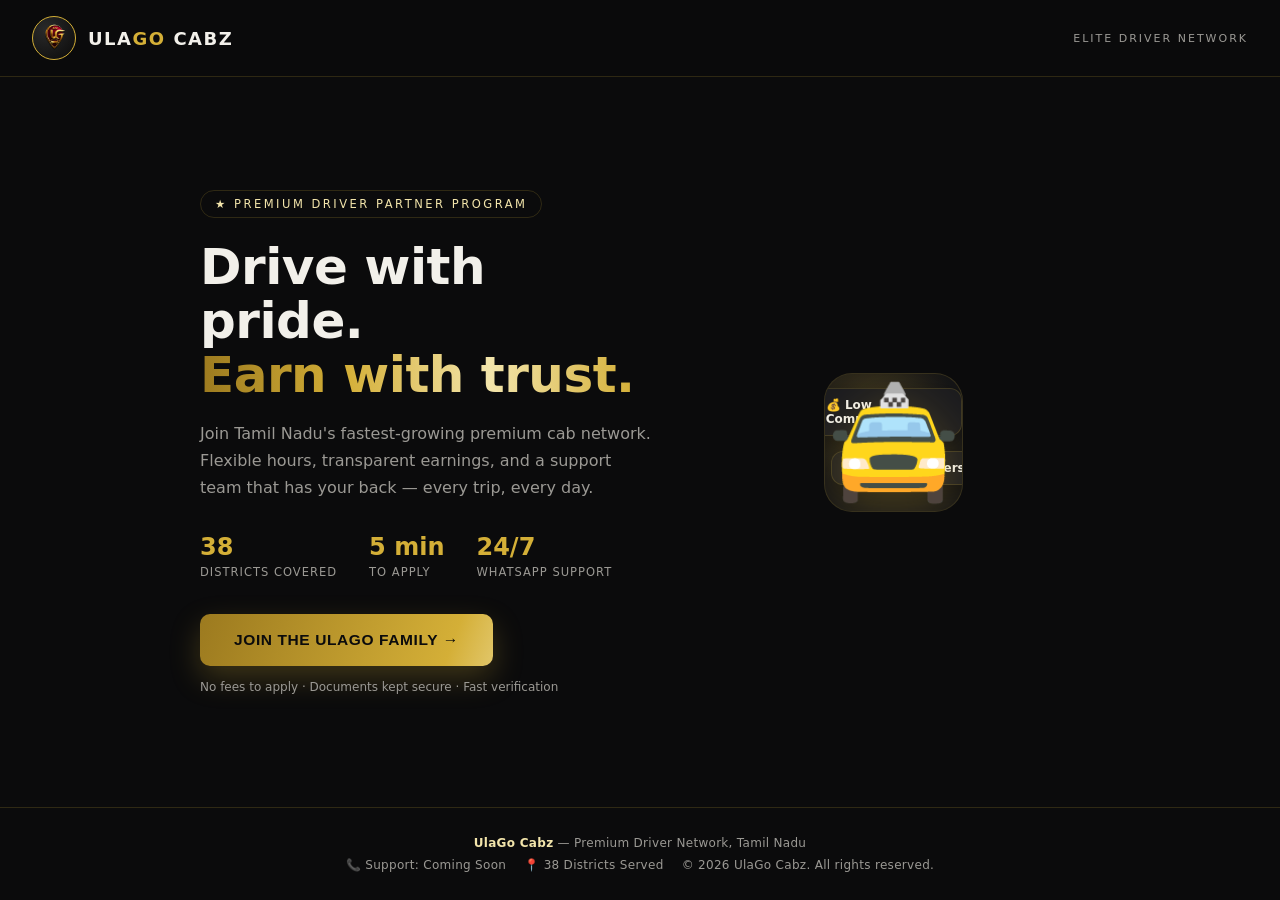
==== commit 6d2bbc0d: "Add files via upload" ====
--- a/index.html
+++ b/index.html
@@ -39,12 +39,17 @@
     border-bottom: 1px solid var(--line);
   }
   .brand { display: flex; align-items: center; gap: 12px; }
+  
+  /* ✅ Logo image மற்றும் fallback எமோஜி லாஜிக் */
   .brand-mark {
-    width: 42px; height: 42px; border-radius: 50%;
+    width: 44px; height: 44px; border-radius: 50%;
     background: radial-gradient(circle at 30% 30%, #2a2a2a, #0a0a0a);
     border: 1.5px solid var(--gold);
     display: flex; align-items: center; justify-content: center; font-size: 20px;
-  }
+    overflow: hidden;
+  }
+  .brand-mark img { width: 100%; height: 100%; object-fit: cover; }
+  
   .brand-word { font-size: 18px; font-weight: 800; letter-spacing: 1.5px; text-transform: uppercase; }
   .brand-word span { color: var(--gold); }
   .header-tag {
@@ -118,13 +123,24 @@
 
   /* ============== FORM PAGE ============== */
   .form-shell { width: 100%; max-width: 720px; }
+  
+  /* ✅ Form Card மற்றும் பிரீமியம் UlaGo வாட்டர்மார்க் லாஜிக் */
   .form-card {
     background: var(--panel); border-radius: 20px; padding: 44px;
     border: 1px solid var(--line); box-shadow: 0 24px 60px rgba(0,0,0,0.5);
     position: relative; overflow: hidden;
   }
-  .form-card::before { content:""; position:absolute; top:-70px; right:-70px; width:220px; height:220px; background: radial-gradient(circle, rgba(212,175,55,0.14), transparent 70%); }
-  .form-head { text-align: center; margin-bottom: 30px; padding-bottom: 22px; border-bottom: 1px solid var(--line); }
+  .form-card::before { 
+    content: "ULAGO"; 
+    position: absolute; top: 50%; left: 50%;
+    transform: translate(-50%, -50%) rotate(-20deg);
+    font-size: 110px; font-weight: 900; 
+    color: rgba(212, 175, 55, 0.025); 
+    letter-spacing: 12px; pointer-events: none; 
+    z-index: 0; white-space: nowrap;
+  }
+  
+  .form-head { text-align: center; margin-bottom: 30px; padding-bottom: 22px; border-bottom: 1px solid var(--line); position: relative; z-index: 1; }
   .form-head h2 { font-size: 26px; font-weight: 900; letter-spacing: 0.5px; margin-bottom: 6px; }
   .form-head p { color: var(--text-dim); font-size: 13.5px; }
 
@@ -132,8 +148,9 @@
     color: var(--gold); display: flex; align-items: center; gap: 8px;
     border-bottom: 1px solid var(--line); padding-bottom: 8px;
     margin: 30px 0 16px 0; font-size: 13.5px; letter-spacing: 1.2px; text-transform: uppercase; font-weight: 800;
-  }
-  .form-grid { display: grid; grid-template-columns: 1fr 1fr; gap: 18px; }
+    position: relative; z-index: 1;
+  }
+  .form-grid { display: grid; grid-template-columns: 1fr 1fr; gap: 18px; position: relative; z-index: 1; }
   @media(max-width: 600px) { .form-grid { grid-template-columns: 1fr; } }
   .field { display: flex; flex-direction: column; margin-bottom: 16px; }
   .field.full { grid-column: span 2; }
@@ -165,11 +182,19 @@
   .preview img { width: 46px; height: 46px; object-fit: cover; border-radius: 6px; border: 1px solid var(--line); }
   .preview .pname { font-size: 11px; color: #ccc; flex: 1; overflow: hidden; text-overflow: ellipsis; white-space: nowrap; }
   .preview .pcheck { color: var(--green); }
-  .upload-hint { font-size: 11px; color: var(--text-dim); margin-top: 6px; }
+  .upload-hint { font-size: 11px; color: var(--text-dim); margin-top: 6px; position: relative; z-index: 1; }
+
+  .progress-wrap { display: none; margin-top: 16px; position: relative; z-index: 1; }
+  .progress-wrap.active { display: block; }
+  .progress-label { font-size: 12px; color: var(--gold-light); margin-bottom: 6px; display: flex; justify-content: space-between; }
+  .progress-track { width: 100%; height: 8px; background: #2a2a2c; border-radius: 999px; overflow: hidden; }
+  .progress-fill { height: 100%; width: 0%; border-radius: 999px; transition: width 0.3s ease;
+    background: linear-gradient(90deg, var(--gold-deep), var(--gold), var(--gold-light)); }
 
   .agree-box {
     display: flex; align-items: flex-start; gap: 10px; margin: 26px 0;
     background: rgba(212,175,55,0.05); border: 1px solid var(--line); border-radius: 10px; padding: 14px;
+    position: relative; z-index: 1;
   }
   .agree-box input { width: 19px; height: 19px; accent-color: var(--gold); margin-top: 2px; flex-shrink: 0; }
   .agree-box label { text-transform: none; font-weight: 400; font-size: 13px; color: #ddd; cursor: pointer; }
@@ -180,6 +205,7 @@
     background-size: 250% 100%;
     color: var(--ink); font-weight: 800; font-size: 15.5px; letter-spacing: 1px; text-transform: uppercase;
     cursor: pointer; transition: all 0.3s; box-shadow: 0 10px 26px rgba(212,175,55,0.25);
+    position: relative; z-index: 1;
   }
   .submit-btn:hover { transform: translateY(-2px); box-shadow: 0 14px 30px rgba(212,175,55,0.4); }
   .submit-btn:disabled { background: #3a3a3a; color: #888; cursor: not-allowed; transform: none; box-shadow: none; }
@@ -187,6 +213,7 @@
   .error-banner {
     display: none; color: var(--red); font-size: 13px; text-align: center; margin-top: 14px;
     background: rgba(248,113,113,0.08); border: 1px solid rgba(248,113,113,0.3); border-radius: 8px; padding: 10px;
+    position: relative; z-index: 1;
   }
 
   /* Thank you screen */
@@ -209,7 +236,13 @@
 
 <header class="site-header">
   <div class="brand">
-    <div class="brand-mark">🚖</div>
+    <!-- ✅ logo.png மற்றும் எமோஜி லாஜிக் அப்டேட் -->
+    <div class="brand-mark">
+      <img src="logo.png" alt="Logo" style="display:none"
+           onload="this.style.display='block'; if(this.nextElementSibling) this.nextElementSibling.style.display='none'"
+           onerror="this.style.display='none'">
+      <span>🚖</span>
+    </div>
     <div class="brand-word">ULA<span>GO</span> CABZ</div>
   </div>
   <div class="header-tag">Elite Driver Network</div>
@@ -348,6 +381,11 @@
           </div>
         </div>
         <div class="upload-hint">Photos are compressed automatically before upload — no need to worry about file size.</div>
+
+        <div class="progress-wrap" id="progressWrap">
+          <div class="progress-label"><span id="progressText">Preparing photos...</span><span id="progressPercent">0%</span></div>
+          <div class="progress-track"><div class="progress-fill" id="progressFill"></div></div>
+        </div>
 
         <div class="agree-box">
           <input type="checkbox" id="termsCheck" required>
@@ -445,6 +483,16 @@
 
   const form = document.getElementById('driverForm');
   const submitBtn = document.getElementById('submitBtn');
+  const progressWrap = document.getElementById('progressWrap');
+  const progressFill = document.getElementById('progressFill');
+  const progressText = document.getElementById('progressText');
+  const progressPercent = document.getElementById('progressPercent');
+
+  function setProgress(pct, label) {
+    progressFill.style.width = pct + "%";
+    progressPercent.textContent = pct + "%";
+    progressText.textContent = label;
+  }
 
   form.addEventListener('submit', async function (e) {
     e.preventDefault();
@@ -456,6 +504,8 @@
     }
 
     submitBtn.disabled = true;
+    progressWrap.classList.add('active');
+    setProgress(0, "Preparing photos...");
 
     try {
       const formData = new FormData(form);
@@ -473,43 +523,52 @@
           showError("One of your photos is too large. Please choose a smaller photo and try again.");
           submitBtn.disabled = false;
           submitBtn.textContent = "Submit Registration";
+          progressWrap.classList.remove('active');
           return;
         }
-        submitBtn.textContent = "Processing photos (" + (done + 1) + "/" + total + ")...";
+        const pct = Math.round((done / total) * 70);
+        setProgress(pct, "Compressing photo " + (done + 1) + " of " + total + "...");
         const base64 = await compressImage(file);
         payload[input.name] = { base64, mimeType: "image/jpeg", fileName: file.name.replace(/\.[^/.]+$/, "") + ".jpg" };
         done++;
       }
 
+      setProgress(80, "Uploading your details...");
       submitBtn.textContent = "Submitting...";
 
-      const response = await fetchWithTimeout(WEB_APP_URL, { method: "POST", body: JSON.stringify(payload) }, 25000);
+      const response = await fetchWithTimeout(WEB_APP_URL, { method: "POST", body: JSON.stringify(payload) }, 50000);
+      setProgress(95, "Almost done...");
       const result = await response.json();
 
       if (result.status === "duplicate") {
         showError("This phone number (" + result.phone + ") is already registered. Only one registration is allowed per number.");
         submitBtn.disabled = false;
         submitBtn.textContent = "Submit Registration";
+        progressWrap.classList.remove('active');
         return;
       }
       if (result.status !== "success") {
         showError(result.message || "Submission failed. Please try again in a moment.");
         submitBtn.disabled = false;
         submitBtn.textContent = "Submit Registration";
+        progressWrap.classList.remove('active');
         return;
       }
 
+      setProgress(100, "Done!");
       showThanks();
 
     } catch (err) {
       console.error(err);
       if (err.name === "AbortError") {
-        showError("Your connection seems slow and the request timed out. Please check your network and try again.");
+        setProgress(100, "Finishing up...");
+        showThanks(); 
       } else {
         showError("Something went wrong: " + err.message);
+        submitBtn.disabled = false;
+        submitBtn.textContent = "Submit Registration";
+        progressWrap.classList.remove('active');
       }
-      submitBtn.disabled = false;
-      submitBtn.textContent = "Submit Registration";
     }
   });
 </script>
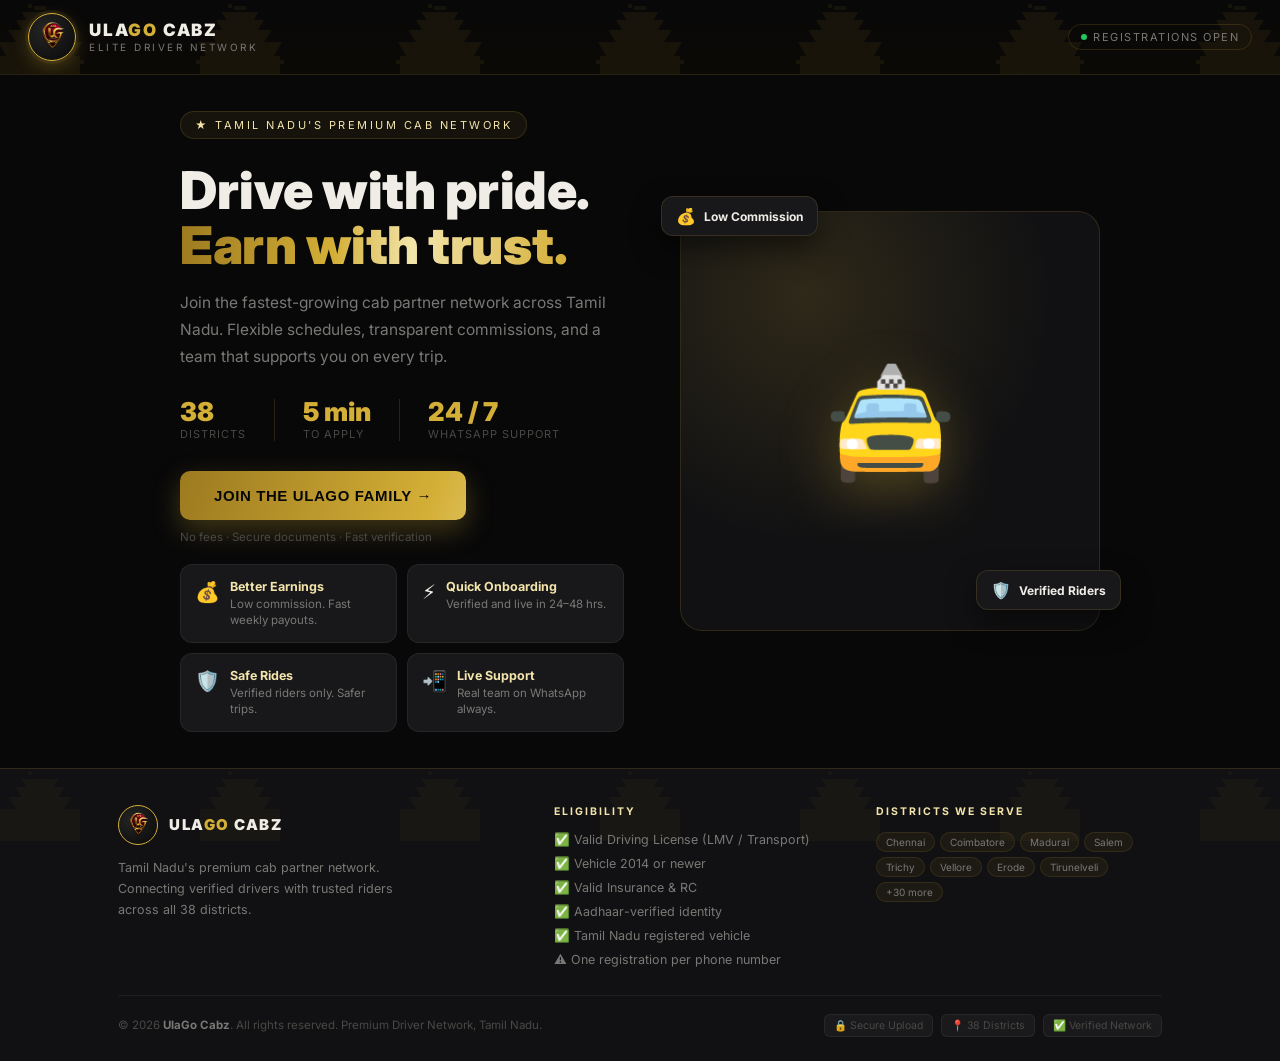
==== commit c578f383: "Add files via upload" ====
--- a/index.html
+++ b/index.html
@@ -4,574 +4,873 @@
 <meta charset="UTF-8">
 <meta name="viewport" content="width=device-width, initial-scale=1.0">
 <title>UlaGo Cabz — Driver Registration</title>
+<link rel="preconnect" href="https://fonts.googleapis.com">
+<link href="https://fonts.googleapis.com/css2?family=Inter:wght@400;500;600;700;800;900&display=swap" rel="stylesheet">
 <style>
-  :root {
-    --gold: #D4AF37;
-    --gold-light: #F3E5AB;
-    --gold-deep: #9c7a1f;
-    --ink: #0B0B0C;
-    --panel: #151517;
-    --panel-2: #1c1c1f;
-    --line: rgba(212,175,55,0.18);
-    --text: #F2F0EA;
-    --text-dim: #9B9994;
-    --green: #4ADE80;
-    --red: #F87171;
-  }
-  * { box-sizing: border-box; margin: 0; padding: 0; }
-  html { scroll-behavior: smooth; }
-  body {
-    font-family: 'Segoe UI', system-ui, -apple-system, Roboto, Arial, sans-serif;
-    background: var(--ink);
-    color: var(--text);
-    min-height: 100vh;
-    display: flex; flex-direction: column;
-  }
-  a { color: inherit; }
-
-  /* ============== HEADER ============== */
-  header.site-header {
-    position: sticky; top: 0; z-index: 50;
-    display: flex; align-items: center; justify-content: space-between;
-    padding: 16px 32px;
-    background: rgba(11,11,12,0.85);
-    backdrop-filter: blur(10px);
-    border-bottom: 1px solid var(--line);
-  }
-  .brand { display: flex; align-items: center; gap: 12px; }
-  
-  /* ✅ Logo image மற்றும் fallback எமோஜி லாஜிக் */
-  .brand-mark {
-    width: 44px; height: 44px; border-radius: 50%;
-    background: radial-gradient(circle at 30% 30%, #2a2a2a, #0a0a0a);
-    border: 1.5px solid var(--gold);
-    display: flex; align-items: center; justify-content: center; font-size: 20px;
-    overflow: hidden;
-  }
-  .brand-mark img { width: 100%; height: 100%; object-fit: cover; }
-  
-  .brand-word { font-size: 18px; font-weight: 800; letter-spacing: 1.5px; text-transform: uppercase; }
-  .brand-word span { color: var(--gold); }
-  .header-tag {
-    font-size: 11px; letter-spacing: 2px; text-transform: uppercase; color: var(--text-dim);
-    display: none;
-  }
-  @media(min-width: 700px) { .header-tag { display: block; } }
-
-  /* ============== MAIN LAYOUT ============== */
-  main { flex: 1; display: flex; align-items: center; justify-content: center; padding: 40px 20px; }
-
-  /* ============== HERO / INTRO ============== */
-  .hero-wrap { width: 100%; max-width: 880px; }
-  .hero-grid {
-    display: grid; grid-template-columns: 1.1fr 0.9fr; gap: 50px; align-items: center;
-  }
-  @media(max-width: 820px) { .hero-grid { grid-template-columns: 1fr; gap: 36px; text-align: center; } }
-  .eyebrow {
-    display: inline-flex; align-items: center; gap: 8px;
-    font-size: 11.5px; letter-spacing: 2.5px; text-transform: uppercase; color: var(--gold-light);
-    border: 1px solid var(--line); padding: 6px 14px; border-radius: 999px; margin-bottom: 22px;
-  }
-  .hero-title {
-    font-size: clamp(32px, 5vw, 50px); font-weight: 900; line-height: 1.08; letter-spacing: -0.5px;
-    margin-bottom: 18px;
-  }
-  .hero-title .accent {
-    background: linear-gradient(90deg, var(--gold-deep), var(--gold), var(--gold-light), var(--gold));
-    -webkit-background-clip: text; background-clip: text; -webkit-text-fill-color: transparent;
-  }
-  .hero-sub { font-size: 16px; color: var(--text-dim); line-height: 1.7; margin-bottom: 32px; max-width: 480px; }
-  @media(max-width: 820px) { .hero-sub { margin-left: auto; margin-right: auto; } }
-
-  .stat-row { display: flex; gap: 32px; margin-bottom: 34px; flex-wrap: wrap; }
-  @media(max-width: 820px) { .stat-row { justify-content: center; } }
-  .stat b { display: block; font-size: 24px; font-weight: 800; color: var(--gold); }
-  .stat span { font-size: 11.5px; letter-spacing: 1px; text-transform: uppercase; color: var(--text-dim); }
-
-  .cta-btn {
-    display: inline-flex; align-items: center; gap: 10px;
-    padding: 17px 34px; border: none; border-radius: 10px;
-    background: linear-gradient(110deg, var(--gold-deep), var(--gold) 35%, var(--gold-light) 50%, var(--gold) 65%, var(--gold-deep));
-    background-size: 250% 100%;
-    color: var(--ink); font-weight: 800; font-size: 15.5px; letter-spacing: 0.6px; text-transform: uppercase;
-    cursor: pointer; transition: all 0.3s; box-shadow: 0 12px 30px rgba(212,175,55,0.25);
-  }
-  .cta-btn:hover { transform: translateY(-3px); box-shadow: 0 16px 36px rgba(212,175,55,0.4); background-position: 100% 0; }
-  .cta-note { font-size: 12px; color: var(--text-dim); margin-top: 14px; }
-
-  /* Hero visual side */
-  .hero-visual {
-    position: relative; aspect-ratio: 1/1; max-width: 360px; margin: 0 auto;
-    border-radius: 28px; background: var(--panel);
-    border: 1px solid var(--line); overflow: hidden;
-    display: flex; align-items: center; justify-content: center;
-  }
-  .hero-visual::before {
-    content: ""; position: absolute; inset: 0;
-    background: radial-gradient(circle at 30% 20%, rgba(212,175,55,0.18), transparent 60%);
-  }
-  .hero-visual-icon { font-size: 110px; filter: drop-shadow(0 14px 24px rgba(212,175,55,0.3)); animation: floatY 4s ease-in-out infinite; }
-  @keyframes floatY { 0%,100% { transform: translateY(0); } 50% { transform: translateY(-14px); } }
-  .perk-chip {
-    position: absolute; background: var(--panel-2); border: 1px solid var(--line); border-radius: 12px;
-    padding: 9px 14px; font-size: 12px; font-weight: 700; display: flex; align-items: center; gap: 7px;
-    box-shadow: 0 10px 24px rgba(0,0,0,0.4);
-  }
-  .perk-chip.c1 { top: 14px; left: -14px; }
-  .perk-chip.c2 { bottom: 26px; right: -18px; }
-  @media(max-width: 420px) { .perk-chip { display: none; } }
-
-  /* ============== FORM PAGE ============== */
-  .form-shell { width: 100%; max-width: 720px; }
-  
-  /* ✅ Form Card மற்றும் பிரீமியம் UlaGo வாட்டர்மார்க் லாஜிக் */
-  .form-card {
-    background: var(--panel); border-radius: 20px; padding: 44px;
-    border: 1px solid var(--line); box-shadow: 0 24px 60px rgba(0,0,0,0.5);
-    position: relative; overflow: hidden;
-  }
-  .form-card::before { 
-    content: "ULAGO"; 
-    position: absolute; top: 50%; left: 50%;
-    transform: translate(-50%, -50%) rotate(-20deg);
-    font-size: 110px; font-weight: 900; 
-    color: rgba(212, 175, 55, 0.025); 
-    letter-spacing: 12px; pointer-events: none; 
-    z-index: 0; white-space: nowrap;
-  }
-  
-  .form-head { text-align: center; margin-bottom: 30px; padding-bottom: 22px; border-bottom: 1px solid var(--line); position: relative; z-index: 1; }
-  .form-head h2 { font-size: 26px; font-weight: 900; letter-spacing: 0.5px; margin-bottom: 6px; }
-  .form-head p { color: var(--text-dim); font-size: 13.5px; }
-
-  .section-title {
-    color: var(--gold); display: flex; align-items: center; gap: 8px;
-    border-bottom: 1px solid var(--line); padding-bottom: 8px;
-    margin: 30px 0 16px 0; font-size: 13.5px; letter-spacing: 1.2px; text-transform: uppercase; font-weight: 800;
-    position: relative; z-index: 1;
-  }
-  .form-grid { display: grid; grid-template-columns: 1fr 1fr; gap: 18px; position: relative; z-index: 1; }
-  @media(max-width: 600px) { .form-grid { grid-template-columns: 1fr; } }
-  .field { display: flex; flex-direction: column; margin-bottom: 16px; }
-  .field.full { grid-column: span 2; }
-  @media(max-width: 600px) { .field.full { grid-column: span 1; } }
-  label { font-weight: 700; margin-bottom: 7px; color: var(--gold-light); font-size: 11px; letter-spacing: 0.6px; text-transform: uppercase; }
-  input[type=text], input[type=tel], select, textarea {
-    padding: 12.5px; background: #1d1d1f; border: 1px solid #3a3a3d; border-radius: 8px;
-    color: #fff; font-size: 14px; transition: 0.2s; font-family: inherit;
-  }
-  input:focus, select:focus, textarea:focus { outline: none; border-color: var(--gold); box-shadow: 0 0 0 3px rgba(212,175,55,0.15); }
-  select {
-    appearance: none;
-    background-image: url("data:image/svg+xml;utf8,<svg xmlns='http://www.w3.org/2000/svg' width='14' height='8'><path d='M0 0 L7 8 L14 0' fill='none' stroke='%23D4AF37' stroke-width='1.6'/></svg>");
-    background-repeat: no-repeat; background-position: right 14px center; padding-right: 36px;
-  }
-
-  .upload-box { position: relative; }
-  input[type=file] {
-    background: #1a1a1c; padding: 10px; border: 1.5px dashed var(--gold); border-radius: 8px;
-    color: var(--text-dim); font-size: 12px; cursor: pointer; width: 100%;
-  }
-  input[type=file]::file-selector-button {
-    background: linear-gradient(90deg, var(--gold-deep), var(--gold)); border: none; color: var(--ink);
-    padding: 7px 14px; border-radius: 6px; font-weight: 700; font-size: 11px; margin-right: 10px; cursor: pointer;
-    text-transform: uppercase; letter-spacing: 0.5px;
-  }
-  .preview { display: none; align-items: center; gap: 10px; margin-top: 8px; background: #1a1a1c; border: 1px solid var(--line); border-radius: 8px; padding: 6px; }
-  .preview.active { display: flex; }
-  .preview img { width: 46px; height: 46px; object-fit: cover; border-radius: 6px; border: 1px solid var(--line); }
-  .preview .pname { font-size: 11px; color: #ccc; flex: 1; overflow: hidden; text-overflow: ellipsis; white-space: nowrap; }
-  .preview .pcheck { color: var(--green); }
-  .upload-hint { font-size: 11px; color: var(--text-dim); margin-top: 6px; position: relative; z-index: 1; }
-
-  .progress-wrap { display: none; margin-top: 16px; position: relative; z-index: 1; }
-  .progress-wrap.active { display: block; }
-  .progress-label { font-size: 12px; color: var(--gold-light); margin-bottom: 6px; display: flex; justify-content: space-between; }
-  .progress-track { width: 100%; height: 8px; background: #2a2a2c; border-radius: 999px; overflow: hidden; }
-  .progress-fill { height: 100%; width: 0%; border-radius: 999px; transition: width 0.3s ease;
-    background: linear-gradient(90deg, var(--gold-deep), var(--gold), var(--gold-light)); }
-
-  .agree-box {
-    display: flex; align-items: flex-start; gap: 10px; margin: 26px 0;
-    background: rgba(212,175,55,0.05); border: 1px solid var(--line); border-radius: 10px; padding: 14px;
-    position: relative; z-index: 1;
-  }
-  .agree-box input { width: 19px; height: 19px; accent-color: var(--gold); margin-top: 2px; flex-shrink: 0; }
-  .agree-box label { text-transform: none; font-weight: 400; font-size: 13px; color: #ddd; cursor: pointer; }
-
-  .submit-btn {
-    width: 100%; padding: 17px; border: none; border-radius: 9px;
-    background: linear-gradient(110deg, var(--gold-deep), var(--gold) 35%, var(--gold-light) 50%, var(--gold) 65%, var(--gold-deep));
-    background-size: 250% 100%;
-    color: var(--ink); font-weight: 800; font-size: 15.5px; letter-spacing: 1px; text-transform: uppercase;
-    cursor: pointer; transition: all 0.3s; box-shadow: 0 10px 26px rgba(212,175,55,0.25);
-    position: relative; z-index: 1;
-  }
-  .submit-btn:hover { transform: translateY(-2px); box-shadow: 0 14px 30px rgba(212,175,55,0.4); }
-  .submit-btn:disabled { background: #3a3a3a; color: #888; cursor: not-allowed; transform: none; box-shadow: none; }
-
-  .error-banner {
-    display: none; color: var(--red); font-size: 13px; text-align: center; margin-top: 14px;
-    background: rgba(248,113,113,0.08); border: 1px solid rgba(248,113,113,0.3); border-radius: 8px; padding: 10px;
-    position: relative; z-index: 1;
-  }
-
-  /* Thank you screen */
-  .thanks { text-align: center; padding: 20px 10px; }
-  .thanks .icon { font-size: 58px; margin-bottom: 14px; }
-  .thanks h2 { font-size: 26px; font-weight: 900; margin-bottom: 14px; }
-  .thanks p { color: #ddd; font-size: 15px; line-height: 1.8; margin-bottom: 14px; }
-  .thanks .foot { color: var(--text-dim); font-size: 12.5px; margin-top: 22px; }
-
-  /* ============== FOOTER ============== */
-  footer.site-footer {
-    border-top: 1px solid var(--line); padding: 28px 32px; text-align: center;
-    color: var(--text-dim); font-size: 12px; letter-spacing: 0.3px;
-  }
-  footer.site-footer .foot-brand { color: var(--gold-light); font-weight: 700; }
-  footer.site-footer .foot-links { margin-top: 8px; display: flex; gap: 18px; justify-content: center; flex-wrap: wrap; }
+:root {
+  --gold:#D4AF37; --gold-l:#F3E5AB; --gold-d:#9c7a1f; --gold-soft:rgba(212,175,55,0.15);
+  --ink:#080809; --surface:#111113; --surface-2:#18181b; --surface-3:#1f1f23;
+  --border:rgba(212,175,55,0.16); --border-2:rgba(255,255,255,0.06);
+  --text:#F0EDE6; --muted:#7a7875; --dim:#4a4845;
+  --green:#22c55e; --red:#ef4444; --radius:14px;
+}
+*{box-sizing:border-box;margin:0;padding:0}
+html{scroll-behavior:smooth}
+body{font-family:'Inter',system-ui,sans-serif;background:var(--ink);color:var(--text);min-height:100vh;display:flex;flex-direction:column;-webkit-font-smoothing:antialiased}
+
+/* ─── KEYFRAMES ─── */
+@keyframes shimmer{0%{background-position:-200% 0}100%{background-position:200% 0}}
+@keyframes floatY{0%,100%{transform:translateY(0)}50%{transform:translateY(-12px)}}
+@keyframes fadeUp{from{opacity:0;transform:translateY(18px)}to{opacity:1;transform:translateY(0)}}
+@keyframes pulse{0%,100%{opacity:1}50%{opacity:.5}}
+@keyframes spinRing{0%{transform:rotate(0deg)}100%{transform:rotate(360deg)}}
+
+/* ─── HEADER ─── */
+header{position:sticky;top:0;z-index:100;overflow:hidden;border-bottom:1px solid var(--border)}
+.header-bg{
+  position:absolute;inset:0;
+  background:linear-gradient(180deg,rgba(8,8,9,.98) 0%,rgba(12,10,6,.95) 100%);
+  backdrop-filter:blur(20px);
+}
+.header-gopuram{
+  position:absolute;bottom:0;left:0;right:0;height:100%;opacity:.07;
+  background-image:url("data:image/svg+xml;utf8,<svg xmlns='http://www.w3.org/2000/svg' width='200' height='72' viewBox='0 0 200 72'><g fill='%23D4AF37'><rect x='88' y='2' width='4' height='4'/><rect x='94' y='4' width='12' height='4'/><polygon points='82,10 118,10 114,18 86,18'/><polygon points='76,18 124,18 118,28 82,28'/><polygon points='68,28 132,28 124,40 76,40'/><polygon points='58,40 142,40 134,54 66,54'/><rect x='60' y='54' width='80' height='18'/><rect x='56' y='58' width='88' height='4'/></g></svg>");
+  background-repeat:repeat-x;background-position:bottom center;background-size:200px auto;
+}
+.header-inner{position:relative;z-index:1;display:flex;align-items:center;justify-content:space-between;padding:13px 28px}
+.brand{display:flex;align-items:center;gap:13px}
+.logo-ring{
+  position:relative;width:48px;height:48px;border-radius:50%;
+  background:radial-gradient(circle at 35% 35%,#252525,#080808);
+  border:1.5px solid var(--gold);
+  display:flex;align-items:center;justify-content:center;font-size:22px;
+  box-shadow:0 0 0 3px rgba(212,175,55,.08),0 6px 18px rgba(212,175,55,.25);
+  overflow:hidden;flex-shrink:0;
+}
+.logo-ring img{width:100%;height:100%;object-fit:cover;display:none}
+.logo-ring img.loaded{display:block}
+.logo-ring .fallback{font-size:22px}
+.brand-text{}
+.brand-name{font-size:17px;font-weight:900;letter-spacing:1.8px;text-transform:uppercase;line-height:1}
+.brand-name em{color:var(--gold);font-style:normal}
+.brand-sub{font-size:10px;letter-spacing:2.5px;text-transform:uppercase;color:var(--muted);margin-top:2px}
+.header-badge{
+  display:none;align-items:center;gap:6px;font-size:11px;letter-spacing:1.5px;
+  text-transform:uppercase;color:var(--muted);
+  border:1px solid var(--border);padding:5px 12px;border-radius:999px;
+}
+@media(min-width:640px){.header-badge{display:flex}}
+.live-dot{width:6px;height:6px;border-radius:50%;background:var(--green);animation:pulse 2s infinite}
+
+/* ─── MAIN ─── */
+main{flex:1;display:flex;align-items:center;justify-content:center;padding:36px 18px}
+
+/* ─── HERO ─── */
+.hero{width:100%;max-width:920px;animation:fadeUp .6s ease both}
+.hero-grid{display:grid;grid-template-columns:1fr 420px;gap:56px;align-items:center}
+@media(max-width:860px){.hero-grid{grid-template-columns:1fr;gap:40px;text-align:center}}
+.hero-eyebrow{
+  display:inline-flex;align-items:center;gap:7px;
+  font-size:11px;letter-spacing:2.5px;text-transform:uppercase;
+  color:var(--gold-l);background:rgba(212,175,55,.07);
+  border:1px solid var(--border);padding:6px 14px;border-radius:999px;margin-bottom:24px;
+}
+.hero-h1{font-size:clamp(30px,4.5vw,52px);font-weight:900;line-height:1.06;letter-spacing:-.5px;margin-bottom:16px}
+.hero-h1 .accent{
+  background:linear-gradient(95deg,var(--gold-d) 0%,var(--gold) 40%,var(--gold-l) 60%,var(--gold) 100%);
+  -webkit-background-clip:text;background-clip:text;-webkit-text-fill-color:transparent;
+}
+.hero-p{font-size:15.5px;color:var(--muted);line-height:1.75;margin-bottom:28px;max-width:500px}
+@media(max-width:860px){.hero-p{margin:0 auto 28px}}
+.stats{display:flex;gap:28px;margin-bottom:30px;flex-wrap:wrap}
+@media(max-width:860px){.stats{justify-content:center}}
+.stat-item b{display:block;font-size:26px;font-weight:900;color:var(--gold);line-height:1}
+.stat-item span{font-size:11px;letter-spacing:1px;text-transform:uppercase;color:var(--dim);margin-top:2px;display:block}
+.stat-divider{width:1px;background:var(--border);align-self:stretch}
+.cta-group{display:flex;flex-direction:column;align-items:flex-start;gap:10px}
+@media(max-width:860px){.cta-group{align-items:center}}
+.btn-cta{
+  display:inline-flex;align-items:center;gap:10px;padding:16px 34px;
+  background:linear-gradient(110deg,var(--gold-d),var(--gold) 30%,var(--gold-l) 50%,var(--gold) 70%,var(--gold-d));
+  background-size:300% 100%;animation:shimmer 5s linear infinite;
+  color:var(--ink);font-weight:800;font-size:15px;letter-spacing:.6px;text-transform:uppercase;
+  border:none;border-radius:10px;cursor:pointer;transition:transform .25s,box-shadow .25s;
+  box-shadow:0 10px 28px rgba(212,175,55,.28);
+}
+.btn-cta:hover{transform:translateY(-3px);box-shadow:0 16px 36px rgba(212,175,55,.42)}
+.cta-note{font-size:11.5px;color:var(--dim)}
+/* Hero visual */
+.hero-visual{
+  position:relative;aspect-ratio:1;max-width:420px;margin:0 auto;
+  border-radius:22px;background:var(--surface);border:1px solid var(--border);
+  display:flex;align-items:center;justify-content:center;overflow:visible;
+}
+.hero-visual-bg{position:absolute;inset:0;border-radius:22px;overflow:hidden}
+.hero-visual-bg::before{content:"";position:absolute;inset:0;background:radial-gradient(circle at 30% 20%,rgba(212,175,55,.15),transparent 55%)}
+.hero-cab{font-size:108px;filter:drop-shadow(0 16px 28px rgba(212,175,55,.32));animation:floatY 4s ease-in-out infinite;position:relative;z-index:1}
+.float-card{
+  position:absolute;background:var(--surface-2);border:1px solid var(--border);border-radius:12px;
+  padding:9px 14px;font-size:12px;font-weight:700;display:flex;align-items:center;gap:8px;
+  box-shadow:0 12px 28px rgba(0,0,0,.5);z-index:2;
+}
+.float-card.fc1{top:-16px;left:-20px}
+.float-card.fc2{bottom:20px;right:-22px}
+.float-card .fc-icon{font-size:16px}
+.tn-perks{margin-top:20px;display:grid;grid-template-columns:1fr 1fr;gap:10px}
+@media(max-width:860px){.tn-perks{max-width:420px;margin:20px auto 0}}
+.perk-card{
+  background:var(--surface-2);border:1px solid var(--border-2);border-radius:12px;
+  padding:14px;display:flex;align-items:flex-start;gap:10px;
+}
+.perk-icon{font-size:20px;flex-shrink:0;margin-top:1px}
+.perk-title{font-size:12.5px;font-weight:700;color:var(--gold-l);margin-bottom:2px}
+.perk-desc{font-size:11.5px;color:var(--muted);line-height:1.4}
+
+/* ─── FORM SHELL ─── */
+.form-shell{width:100%;max-width:740px;animation:fadeUp .5s ease both}
+/* Step bar */
+.step-bar{display:flex;align-items:center;justify-content:center;gap:0;margin-bottom:28px}
+.step{display:flex;align-items:center;flex-direction:column;gap:4px;position:relative}
+.step-dot{
+  width:32px;height:32px;border-radius:50%;border:2px solid var(--border);
+  display:flex;align-items:center;justify-content:center;font-size:12px;font-weight:700;
+  background:var(--surface-2);color:var(--muted);transition:.3s;
+}
+.step.active .step-dot{border-color:var(--gold);color:var(--gold);background:rgba(212,175,55,.1)}
+.step.done .step-dot{border-color:var(--green);background:var(--green);color:#000}
+.step-label{font-size:10px;letter-spacing:.5px;text-transform:uppercase;color:var(--muted);white-space:nowrap}
+.step.active .step-label{color:var(--gold-l)}
+.step-line{width:48px;height:1px;background:var(--border);margin-bottom:18px;flex-shrink:0}
+@media(max-width:500px){.step-line{width:24px}.step-label{display:none}}
+
+/* Form card */
+.form-card{
+  background:var(--surface);border-radius:20px;padding:40px;
+  border:1px solid var(--border);box-shadow:0 28px 64px rgba(0,0,0,.55);
+  position:relative;overflow:hidden;
+}
+.form-card::after{
+  content:"ULAGO";position:absolute;top:50%;left:50%;
+  transform:translate(-50%,-50%) rotate(-18deg);
+  font-size:120px;font-weight:900;color:rgba(212,175,55,.022);
+  letter-spacing:14px;pointer-events:none;white-space:nowrap;
+}
+.form-head{text-align:center;margin-bottom:28px;padding-bottom:20px;border-bottom:1px solid var(--border);position:relative;z-index:1}
+.form-head-logo{
+  width:56px;height:56px;border-radius:50%;margin:0 auto 12px;
+  background:radial-gradient(circle at 35% 35%,#252525,#080808);
+  border:1.5px solid var(--gold);display:flex;align-items:center;justify-content:center;
+  font-size:24px;box-shadow:0 0 0 4px rgba(212,175,55,.07),0 8px 20px rgba(212,175,55,.2);overflow:hidden;
+}
+.form-head-logo img{width:100%;height:100%;object-fit:cover;display:none}
+.form-head-logo img.loaded{display:block}
+.form-head h2{font-size:24px;font-weight:900;letter-spacing:.3px;margin-bottom:5px}
+.form-head p{color:var(--muted);font-size:13px}
+
+/* Section titles */
+.sec-title{
+  display:flex;align-items:center;gap:9px;
+  color:var(--gold);font-size:11.5px;letter-spacing:1.5px;text-transform:uppercase;font-weight:800;
+  border-bottom:1px solid var(--border);padding-bottom:9px;margin:28px 0 16px;position:relative;z-index:1;
+}
+.sec-title::before{content:"";width:3px;height:14px;background:var(--gold);border-radius:2px}
+
+/* Grid & fields */
+.form-grid{display:grid;grid-template-columns:1fr 1fr;gap:16px;position:relative;z-index:1}
+@media(max-width:580px){.form-grid{grid-template-columns:1fr}}
+.field{display:flex;flex-direction:column}
+.field.full{grid-column:span 2}
+@media(max-width:580px){.field.full{grid-column:span 1}}
+label{font-weight:700;font-size:10.5px;letter-spacing:.8px;text-transform:uppercase;color:var(--gold-l);margin-bottom:6px}
+.field-hint{font-size:10.5px;color:var(--dim);margin-bottom:7px;line-height:1.45;font-weight:400;text-transform:none;letter-spacing:0}
+input[type=text],input[type=tel],select,textarea{
+  padding:12px 14px;background:var(--surface-2);border:1px solid #2d2d30;border-radius:9px;
+  color:var(--text);font-size:14px;font-family:inherit;transition:.2s;width:100%;
+}
+input:focus,select:focus,textarea:focus{outline:none;border-color:var(--gold);box-shadow:0 0 0 3px rgba(212,175,55,.12)}
+input.valid{border-color:rgba(34,197,94,.4)}
+input.invalid{border-color:rgba(239,68,68,.5)}
+.field-error{font-size:10.5px;color:var(--red);margin-top:4px;display:none}
+select{
+  appearance:none;
+  background-image:url("data:image/svg+xml;utf8,<svg xmlns='http://www.w3.org/2000/svg' width='12' height='7'><path d='M0 0 L6 7 L12 0' fill='none' stroke='%23D4AF37' stroke-width='1.5'/></svg>");
+  background-repeat:no-repeat;background-position:right 13px center;padding-right:34px;
+  background-color:var(--surface-2);
+}
+
+/* Upload boxes */
+.upload-wrap{position:relative;z-index:1}
+.upload-field{
+  background:var(--surface-2);border:1.5px dashed rgba(212,175,55,.35);border-radius:9px;
+  padding:11px 12px;cursor:pointer;transition:.2s;position:relative;
+}
+.upload-field:hover{border-color:var(--gold);background:#1c1c1f}
+.upload-field input[type=file]{
+  position:absolute;inset:0;opacity:0;cursor:pointer;width:100%;height:100%;z-index:2;
+}
+.upload-ui{display:flex;align-items:center;gap:10px;pointer-events:none}
+.upload-icon{
+  width:34px;height:34px;border-radius:8px;background:rgba(212,175,55,.1);
+  display:flex;align-items:center;justify-content:center;font-size:16px;flex-shrink:0;
+}
+.upload-text-main{font-size:12px;font-weight:700;color:var(--gold-l)}
+.upload-text-sub{font-size:10.5px;color:var(--dim);margin-top:1px}
+.preview{display:none;align-items:center;gap:9px;margin-top:8px;
+  background:rgba(34,197,94,.05);border:1px solid rgba(34,197,94,.2);border-radius:8px;padding:7px 10px}
+.preview.active{display:flex}
+.preview img{width:40px;height:40px;object-fit:cover;border-radius:6px;border:1px solid var(--border)}
+.preview .pdf-icon{font-size:22px}
+.preview .pname{font-size:11px;color:#ccc;flex:1;overflow:hidden;text-overflow:ellipsis;white-space:nowrap}
+.preview .pcheck{color:var(--green);font-size:14px}
+/* Doc requirements */
+.doc-req{
+  font-size:10.5px;color:var(--dim);margin-top:6px;padding:7px 10px;
+  background:rgba(212,175,55,.04);border-left:2px solid rgba(212,175,55,.3);border-radius:0 6px 6px 0;
+  line-height:1.6;
+}
+.doc-req strong{color:var(--muted);display:block;margin-bottom:2px}
+
+/* Progress */
+.progress-wrap{display:none;margin-top:14px;position:relative;z-index:1}
+.progress-wrap.active{display:block}
+.progress-label{font-size:11.5px;color:var(--gold-l);margin-bottom:7px;display:flex;justify-content:space-between}
+.progress-track{width:100%;height:6px;background:#2a2a2c;border-radius:999px;overflow:hidden}
+.progress-fill{height:100%;width:0%;border-radius:999px;transition:width .35s ease;
+  background:linear-gradient(90deg,var(--gold-d),var(--gold),var(--gold-l))}
+
+/* Agree */
+.agree-box{
+  display:flex;align-items:flex-start;gap:11px;margin:24px 0;
+  background:rgba(212,175,55,.04);border:1px solid var(--border);border-radius:10px;padding:14px;
+  position:relative;z-index:1;
+}
+.agree-box input{width:18px;height:18px;accent-color:var(--gold);margin-top:2px;flex-shrink:0}
+.agree-box label{text-transform:none;font-weight:400;font-size:12.5px;color:#ccc;cursor:pointer;letter-spacing:0}
+
+/* Submit */
+.submit-btn{
+  width:100%;padding:16px;border:none;border-radius:10px;
+  background:linear-gradient(110deg,var(--gold-d),var(--gold) 30%,var(--gold-l) 50%,var(--gold) 70%,var(--gold-d));
+  background-size:300% 100%;animation:shimmer 5s linear infinite;
+  color:var(--ink);font-weight:800;font-size:15px;letter-spacing:1px;text-transform:uppercase;
+  cursor:pointer;transition:transform .25s,box-shadow .25s;box-shadow:0 10px 26px rgba(212,175,55,.25);
+  position:relative;z-index:1;
+}
+.submit-btn:hover{transform:translateY(-2px);box-shadow:0 14px 32px rgba(212,175,55,.4)}
+.submit-btn:disabled{background:#2a2a2a;color:#555;cursor:not-allowed;transform:none;box-shadow:none;animation:none}
+
+/* Error banner */
+.error-banner{
+  display:none;font-size:13px;text-align:center;margin-top:12px;
+  color:var(--red);background:rgba(239,68,68,.07);
+  border:1px solid rgba(239,68,68,.25);border-radius:9px;padding:11px;position:relative;z-index:1;
+}
+
+/* Thanks screen */
+.thanks{text-align:center;padding:20px 0;position:relative;z-index:1}
+.thanks-icon{font-size:60px;margin-bottom:16px}
+.thanks h2{font-size:26px;font-weight:900;margin-bottom:14px}
+.thanks p{color:#ccc;font-size:14.5px;line-height:1.8;margin-bottom:10px}
+.thanks .thank-foot{color:var(--muted);font-size:12px;margin-top:20px}
+
+/* ─── FOOTER ─── */
+footer{border-top:1px solid var(--border);background:var(--surface);position:relative;overflow:hidden}
+.footer-gopuram{
+  position:absolute;top:0;left:0;right:0;height:100%;opacity:.04;
+  background-image:url("data:image/svg+xml;utf8,<svg xmlns='http://www.w3.org/2000/svg' width='200' height='72' viewBox='0 0 200 72'><g fill='%23D4AF37'><rect x='88' y='2' width='4' height='4'/><polygon points='82,10 118,10 114,18 86,18'/><polygon points='76,18 124,18 118,28 82,28'/><polygon points='68,28 132,28 124,40 76,40'/><rect x='60' y='40' width='80' height='32'/></g></svg>");
+  background-repeat:repeat-x;background-position:top center;background-size:200px auto;
+}
+.footer-inner{position:relative;z-index:1;max-width:1100px;margin:0 auto;padding:36px 28px 24px}
+.footer-grid{display:grid;grid-template-columns:1.4fr 1fr 1fr;gap:36px;margin-bottom:28px}
+@media(max-width:720px){.footer-grid{grid-template-columns:1fr}}
+.footer-brand-mark{display:flex;align-items:center;gap:11px;margin-bottom:12px}
+.footer-logo{
+  width:40px;height:40px;border-radius:50%;background:radial-gradient(circle at 35% 35%,#252525,#080808);
+  border:1.5px solid var(--gold);display:flex;align-items:center;justify-content:center;
+  font-size:18px;overflow:hidden;flex-shrink:0;
+}
+.footer-logo img{width:100%;height:100%;object-fit:cover;display:none}
+.footer-logo img.loaded{display:block}
+.footer-brand-name{font-size:15px;font-weight:900;letter-spacing:1.5px;text-transform:uppercase}
+.footer-brand-name em{color:var(--gold);font-style:normal}
+.footer-desc{font-size:12.5px;color:var(--muted);line-height:1.7;max-width:280px}
+.footer-col-title{font-size:10.5px;font-weight:700;letter-spacing:2px;text-transform:uppercase;color:var(--gold-l);margin-bottom:14px}
+.footer-links{list-style:none;display:flex;flex-direction:column;gap:9px}
+.footer-links li{font-size:12.5px;color:var(--muted)}
+.footer-districts{display:flex;flex-wrap:wrap;gap:5px}
+.district-tag{
+  font-size:10px;background:rgba(212,175,55,.06);border:1px solid rgba(212,175,55,.12);
+  border-radius:999px;padding:3px 9px;color:var(--muted);
+}
+.footer-bottom{
+  border-top:1px solid rgba(255,255,255,.05);padding-top:18px;
+  display:flex;align-items:center;justify-content:space-between;flex-wrap:wrap;gap:10px;
+}
+.footer-copy{font-size:11.5px;color:var(--dim)}
+.footer-copy strong{color:var(--muted)}
+.footer-badges{display:flex;gap:8px;flex-wrap:wrap}
+.footer-badge{
+  font-size:10.5px;background:rgba(255,255,255,.04);border:1px solid var(--border-2);
+  border-radius:6px;padding:4px 9px;color:var(--dim);display:flex;align-items:center;gap:5px;
+}
 </style>
 </head>
 <body>
 
-<header class="site-header">
-  <div class="brand">
-    <!-- ✅ logo.png மற்றும் எமோஜி லாஜிக் அப்டேட் -->
-    <div class="brand-mark">
-      <img src="logo.png" alt="Logo" style="display:none"
-           onload="this.style.display='block'; if(this.nextElementSibling) this.nextElementSibling.style.display='none'"
-           onerror="this.style.display='none'">
-      <span>🚖</span>
-    </div>
-    <div class="brand-word">ULA<span>GO</span> CABZ</div>
+<!-- ═══════════════════════ HEADER ═══════════════════════ -->
+<header>
+  <div class="header-bg"></div>
+  <div class="header-gopuram"></div>
+  <div class="header-inner">
+    <div class="brand">
+      <div class="logo-ring">
+        <img src="logo.png" alt="UlaGo Cabz"
+             onload="this.classList.add('loaded');this.nextElementSibling.style.display='none'"
+             onerror="this.style.display='none'">
+        <span class="fallback">🚖</span>
+      </div>
+      <div class="brand-text">
+        <div class="brand-name">ULA<em>GO</em> CABZ</div>
+        <div class="brand-sub">Elite Driver Network</div>
+      </div>
+    </div>
+    <div class="header-badge">
+      <span class="live-dot"></span>
+      Registrations Open
+    </div>
   </div>
-  <div class="header-tag">Elite Driver Network</div>
 </header>
 
 <main>
 
-  <!-- ================= HERO / INTRO ================= -->
-  <section class="hero-wrap" id="heroSection">
-    <div class="hero-grid">
+<!-- ═══════════════════════ HERO ═══════════════════════ -->
+<section class="hero" id="heroSection">
+  <div class="hero-grid">
+    <div>
+      <div class="hero-eyebrow">★ Tamil Nadu's Premium Cab Network</div>
+      <h1 class="hero-h1">
+        Drive with pride.<br>
+        <span class="accent">Earn with trust.</span>
+      </h1>
+      <p class="hero-p">Join the fastest-growing cab partner network across Tamil Nadu. Flexible schedules, transparent commissions, and a team that supports you on every trip.</p>
+      <div class="stats">
+        <div class="stat-item"><b>38</b><span>Districts</span></div>
+        <div class="stat-divider"></div>
+        <div class="stat-item"><b>5 min</b><span>To Apply</span></div>
+        <div class="stat-divider"></div>
+        <div class="stat-item"><b>24 / 7</b><span>WhatsApp Support</span></div>
+      </div>
+      <div class="cta-group">
+        <button class="btn-cta" id="joinBtn">Join the UlaGo Family →</button>
+        <div class="cta-note">No fees · Secure documents · Fast verification</div>
+      </div>
+      <div class="tn-perks">
+        <div class="perk-card"><span class="perk-icon">💰</span><div><div class="perk-title">Better Earnings</div><div class="perk-desc">Low commission. Fast weekly payouts.</div></div></div>
+        <div class="perk-card"><span class="perk-icon">⚡</span><div><div class="perk-title">Quick Onboarding</div><div class="perk-desc">Verified and live in 24–48 hrs.</div></div></div>
+        <div class="perk-card"><span class="perk-icon">🛡️</span><div><div class="perk-title">Safe Rides</div><div class="perk-desc">Verified riders only. Safer trips.</div></div></div>
+        <div class="perk-card"><span class="perk-icon">📲</span><div><div class="perk-title">Live Support</div><div class="perk-desc">Real team on WhatsApp always.</div></div></div>
+      </div>
+    </div>
+    <div>
+      <div class="hero-visual">
+        <div class="hero-visual-bg"></div>
+        <div class="float-card fc1"><span class="fc-icon">💰</span> Low Commission</div>
+        <div class="float-card fc2"><span class="fc-icon">🛡️</span> Verified Riders</div>
+        <div class="hero-cab">🚖</div>
+      </div>
+    </div>
+  </div>
+</section>
+
+<!-- ═══════════════════════ FORM ═══════════════════════ -->
+<section class="form-shell" id="formSection" style="display:none">
+
+  <div class="step-bar">
+    <div class="step active" id="step1">
+      <div class="step-dot">1</div>
+      <div class="step-label">Personal</div>
+    </div>
+    <div class="step-line"></div>
+    <div class="step" id="step2">
+      <div class="step-dot">2</div>
+      <div class="step-label">Vehicle</div>
+    </div>
+    <div class="step-line"></div>
+    <div class="step" id="step3">
+      <div class="step-dot">3</div>
+      <div class="step-label">Documents</div>
+    </div>
+    <div class="step-line"></div>
+    <div class="step" id="step4">
+      <div class="step-dot">✓</div>
+      <div class="step-label">Done</div>
+    </div>
+  </div>
+
+  <div class="form-card" id="formCard">
+    <div class="form-head">
+      <div class="form-head-logo">
+        <img src="logo.png" alt="UlaGo"
+             onload="this.classList.add('loaded');this.nextElementSibling.style.display='none'"
+             onerror="this.style.display='none'">
+        <span>🚖</span>
+      </div>
+      <h2>Driver Registration</h2>
+      <p>Complete all sections below to begin your verification</p>
+    </div>
+
+    <form id="driverForm" novalidate>
+
+      <!-- ── PERSONAL ── -->
+      <div class="sec-title">👤 Personal Details</div>
+      <div class="form-grid">
+        <div class="field">
+          <label>Driver Full Name</label>
+          <input type="text" name="Driver_Name" placeholder="As per Aadhaar Card" required>
+        </div>
+        <div class="field">
+          <label>Mobile Number</label>
+          <div class="field-hint">Primary contact — 10 digits, no spaces</div>
+          <input type="tel" name="Phone" pattern="[0-9]{10}" maxlength="10" placeholder="9XXXXXXXXX" required>
+          <div class="field-error" id="err_phone">Please enter a valid 10-digit mobile number.</div>
+        </div>
+        <div class="field">
+          <label>WhatsApp Number</label>
+          <div class="field-hint">We'll send your onboarding status here</div>
+          <input type="tel" name="WhatsApp_Number" pattern="[0-9]{10}" maxlength="10" placeholder="10-digit number" required>
+        </div>
+        <div class="field">
+          <label>Operating District</label>
+          <select name="Operating_City" required>
+            <option value="">Select your district</option>
+            <option>Ariyalur</option><option>Chengalpattu</option><option>Chennai</option>
+            <option>Coimbatore</option><option>Cuddalore</option><option>Dharmapuri</option>
+            <option>Dindigul</option><option>Erode</option><option>Kallakurichi</option>
+            <option>Kanchipuram</option><option>Kanyakumari</option><option>Karur</option>
+            <option>Krishnagiri</option><option>Madurai</option><option>Mayiladuthurai</option>
+            <option>Nagapattinam</option><option>Namakkal</option><option>Nilgiris</option>
+            <option>Perambalur</option><option>Pudukkottai</option><option>Ramanathapuram</option>
+            <option>Ranipet</option><option>Salem</option><option>Sivagangai</option>
+            <option>Tenkasi</option><option>Thanjavur</option><option>Theni</option>
+            <option>Thoothukudi</option><option>Tiruchirappalli</option><option>Tirunelveli</option>
+            <option>Tirupathur</option><option>Tiruppur</option><option>Tiruvallur</option>
+            <option>Tiruvannamalai</option><option>Tiruvarur</option><option>Vellore</option>
+            <option>Viluppuram</option><option>Virudhunagar</option>
+          </select>
+        </div>
+        <div class="field full">
+          <label>Full Address</label>
+          <textarea name="Address" rows="2" placeholder="Door No, Street, City, District, PIN" required></textarea>
+        </div>
+      </div>
+
+      <!-- ── VEHICLE ── -->
+      <div class="sec-title">🚗 Vehicle Details</div>
+      <div class="form-grid">
+        <div class="field">
+          <label>Vehicle Model Year</label>
+          <div class="field-hint">Vehicles must be 2014 or newer</div>
+          <input type="text" name="Vehicle_Model_Year" placeholder="e.g. 2022" maxlength="4" required>
+        </div>
+        <div class="field">
+          <label>Vehicle Registration Number</label>
+          <div class="field-hint">Must match your RC Book exactly</div>
+          <input type="text" name="Vehicle_Registration_Number" placeholder="TN 37 AB 1234" required>
+        </div>
+      </div>
+
+      <!-- ── IDENTITY ── -->
+      <div class="sec-title">🪪 Identity & License</div>
+      <div class="form-grid">
+        <div class="field">
+          <label>Aadhaar Card Number</label>
+          <div class="field-hint">12-digit UIDAI number — no spaces</div>
+          <input type="text" name="Aadhaar_Number" pattern="[0-9]{12}" maxlength="12" placeholder="XXXXXXXXXXXX" required>
+          <div class="field-error" id="err_aadhar">Aadhaar must be exactly 12 digits.</div>
+        </div>
+        <div class="field">
+          <label>Driving License Number</label>
+          <div class="field-hint">Must be valid &amp; not expired. LMV / Transport category.</div>
+          <input type="text" name="License_Number" placeholder="TN-XXXXXXXXXXXX" required>
+        </div>
+      </div>
+
+      <!-- ── DOCUMENTS ── -->
+      <div class="sec-title">📎 Document Uploads</div>
+      <div class="form-grid">
+
+        <div class="field">
+          <label>Aadhaar — Front Side</label>
+          <div class="upload-wrap">
+            <div class="upload-field">
+              <input type="file" name="file_aadhaar_front" class="docfile" accept="image/*,application/pdf" required>
+              <div class="upload-ui">
+                <div class="upload-icon">🪪</div>
+                <div><div class="upload-text-main">Choose File</div><div class="upload-text-sub">JPG / PNG / PDF</div></div>
+              </div>
+            </div>
+            <div class="preview"></div>
+          </div>
+          <div class="doc-req"><strong>Requirements</strong>All 4 corners visible · Name, DOB &amp; Aadhaar number clearly readable · No glare or blur</div>
+        </div>
+
+        <div class="field">
+          <label>Aadhaar — Back Side</label>
+          <div class="upload-wrap">
+            <div class="upload-field">
+              <input type="file" name="file_aadhaar_back" class="docfile" accept="image/*,application/pdf" required>
+              <div class="upload-ui">
+                <div class="upload-icon">🪪</div>
+                <div><div class="upload-text-main">Choose File</div><div class="upload-text-sub">JPG / PNG / PDF</div></div>
+              </div>
+            </div>
+            <div class="preview"></div>
+          </div>
+          <div class="doc-req"><strong>Requirements</strong>Address &amp; barcode clearly visible · No cut-off edges</div>
+        </div>
+
+        <div class="field">
+          <label>Driving License — Front</label>
+          <div class="upload-wrap">
+            <div class="upload-field">
+              <input type="file" name="file_license_front" class="docfile" accept="image/*,application/pdf" required>
+              <div class="upload-ui">
+                <div class="upload-icon">🚗</div>
+                <div><div class="upload-text-main">Choose File</div><div class="upload-text-sub">JPG / PNG / PDF</div></div>
+              </div>
+            </div>
+            <div class="preview"></div>
+          </div>
+          <div class="doc-req"><strong>Requirements</strong>Must be valid &amp; not expired · Name, DL number &amp; photo readable · LMV or Transport class</div>
+        </div>
+
+        <div class="field">
+          <label>Driving License — Back</label>
+          <div class="upload-wrap">
+            <div class="upload-field">
+              <input type="file" name="file_license_back" class="docfile" accept="image/*,application/pdf" required>
+              <div class="upload-ui">
+                <div class="upload-icon">🚗</div>
+                <div><div class="upload-text-main">Choose File</div><div class="upload-text-sub">JPG / PNG / PDF</div></div>
+              </div>
+            </div>
+            <div class="preview"></div>
+          </div>
+          <div class="doc-req"><strong>Requirements</strong>Vehicle category (LMV / Transport) must be visible · Expiry date clearly shown</div>
+        </div>
+
+        <div class="field">
+          <label>Vehicle RC Book</label>
+          <div class="upload-wrap">
+            <div class="upload-field">
+              <input type="file" name="file_vehicle_rc" class="docfile" accept="image/*,application/pdf" required>
+              <div class="upload-ui">
+                <div class="upload-icon">📋</div>
+                <div><div class="upload-text-main">Choose File</div><div class="upload-text-sub">JPG / PNG / PDF</div></div>
+              </div>
+            </div>
+            <div class="preview"></div>
+          </div>
+          <div class="doc-req"><strong>Requirements</strong>Vehicle number &amp; owner name must match your details · RC must be valid (not expired)</div>
+        </div>
+
+        <div class="field">
+          <label>Insurance Certificate</label>
+          <div class="upload-wrap">
+            <div class="upload-field">
+              <input type="file" name="file_insurance" class="docfile" accept="image/*,application/pdf" required>
+              <div class="upload-ui">
+                <div class="upload-icon">🛡️</div>
+                <div><div class="upload-text-main">Choose File</div><div class="upload-text-sub">JPG / PNG / PDF</div></div>
+              </div>
+            </div>
+            <div class="preview"></div>
+          </div>
+          <div class="doc-req"><strong>Requirements</strong>Must be valid &amp; not expired · Vehicle number must match RC · Comprehensive or Third-Party accepted</div>
+        </div>
+
+        <div class="field full">
+          <label>Car Front View Photo</label>
+          <div class="upload-wrap">
+            <div class="upload-field">
+              <input type="file" name="file_car_front" class="docfile" accept="image/*" required>
+              <div class="upload-ui">
+                <div class="upload-icon">📸</div>
+                <div><div class="upload-text-main">Choose Photo</div><div class="upload-text-sub">JPG / PNG — Clear daylight photo</div></div>
+              </div>
+            </div>
+            <div class="preview"></div>
+          </div>
+          <div class="doc-req"><strong>Requirements</strong>Full car front view · Number plate clearly readable · Photo taken in good light · No filters</div>
+        </div>
+
+      </div>
+
+      <div class="progress-wrap" id="progressWrap">
+        <div class="progress-label"><span id="progressText">Preparing files...</span><span id="progressPercent">0%</span></div>
+        <div class="progress-track"><div class="progress-fill" id="progressFill"></div></div>
+      </div>
+
+      <div class="agree-box">
+        <input type="checkbox" id="termsCheck" required>
+        <label for="termsCheck">I confirm that all information and documents submitted are genuine and valid. I agree to UlaGo Cabz's driver safety terms and guidelines. I understand that submitting false documents will result in immediate disqualification.</label>
+      </div>
+
+      <div class="error-banner" id="errorBanner"></div>
+
+      <button type="submit" class="submit-btn" id="submitBtn">Submit Registration</button>
+    </form>
+  </div>
+</section>
+
+</main>
+
+<!-- ═══════════════════════ FOOTER ═══════════════════════ -->
+<footer>
+  <div class="footer-gopuram"></div>
+  <div class="footer-inner">
+    <div class="footer-grid">
+      <!-- Brand col -->
       <div>
-        <div class="eyebrow">★ Premium Driver Partner Program</div>
-        <h1 class="hero-title">Drive with pride.<br><span class="accent">Earn with trust.</span></h1>
-        <p class="hero-sub">Join Tamil Nadu's fastest-growing premium cab network. Flexible hours, transparent earnings, and a support team that has your back — every trip, every day.</p>
-
-        <div class="stat-row">
-          <div class="stat"><b>38</b><span>Districts Covered</span></div>
-          <div class="stat"><b>5 min</b><span>To Apply</span></div>
-          <div class="stat"><b>24/7</b><span>WhatsApp Support</span></div>
-        </div>
-
-        <button type="button" class="cta-btn" id="joinBtn">Join the UlaGo Family →</button>
-        <div class="cta-note">No fees to apply · Documents kept secure · Fast verification</div>
-      </div>
-
-      <div class="hero-visual">
-        <div class="perk-chip c1">💰 Low Commission</div>
-        <div class="perk-chip c2">🛡️ Verified Riders</div>
-        <div class="hero-visual-icon">🚖</div>
-      </div>
-    </div>
-  </section>
-
-  <!-- ================= REGISTRATION FORM ================= -->
-  <section class="form-shell" id="formSection" style="display:none;">
-    <div class="form-card" id="formCard">
-      <div class="form-head">
-        <h2>Driver Registration</h2>
-        <p>Complete the form below to start your verification</p>
-      </div>
-
-      <form id="driverForm">
-
-        <div class="section-title">👤 Personal Details</div>
-        <div class="form-grid">
-          <div class="field">
-            <label>Driver Full Name</label>
-            <input type="text" name="Driver_Name" required>
+        <div class="footer-brand-mark">
+          <div class="footer-logo">
+            <img src="logo.png" alt="UlaGo"
+                 onload="this.classList.add('loaded');this.nextElementSibling.style.display='none'"
+                 onerror="this.style.display='none'">
+            <span>🚖</span>
           </div>
-          <div class="field">
-            <label>Mobile Number</label>
-            <input type="tel" name="Phone" pattern="[0-9]{10}" placeholder="10-digit number" required>
+          <div>
+            <div class="footer-brand-name">ULA<em>GO</em> CABZ</div>
           </div>
-          <div class="field">
-            <label>WhatsApp Number (optional)</label>
-            <input type="tel" name="WhatsApp_Number" pattern="[0-9]{10}" placeholder="For updates">
-          </div>
-          <div class="field">
-            <label>Operating District</label>
-            <select name="Operating_City" required>
-              <option value="">Select District</option>
-              <option>Ariyalur</option><option>Chengalpattu</option><option>Chennai</option>
-              <option>Coimbatore</option><option>Cuddalore</option><option>Dharmapuri</option>
-              <option>Dindigul</option><option>Erode</option><option>Kallakurichi</option>
-              <option>Kanchipuram</option><option>Kanyakumari</option><option>Karur</option>
-              <option>Krishnagiri</option><option>Madurai</option><option>Mayiladuthurai</option>
-              <option>Nagapattinam</option><option>Namakkal</option><option>Nilgiris</option>
-              <option>Perambalur</option><option>Pudukkottai</option><option>Ramanathapuram</option>
-              <option>Ranipet</option><option>Salem</option><option>Sivagangai</option>
-              <option>Tenkasi</option><option>Thanjavur</option><option>Theni</option>
-              <option>Thoothukudi</option><option>Tiruchirappalli</option><option>Tirunelveli</option>
-              <option>Tirupathur</option><option>Tiruppur</option><option>Tiruvallur</option>
-              <option>Tiruvannamalai</option><option>Tiruvarur</option><option>Vellore</option>
-              <option>Viluppuram</option><option>Virudhunagar</option>
-            </select>
-          </div>
-          <div class="field full">
-            <label>Full Address</label>
-            <textarea name="Address" rows="2" required></textarea>
-          </div>
-        </div>
-
-        <div class="section-title">🚗 Vehicle Information</div>
-        <div class="form-grid">
-          <div class="field">
-            <label>Vehicle Model Year</label>
-            <input type="text" name="Vehicle_Model_Year" placeholder="e.g. 2024" required>
-          </div>
-          <div class="field">
-            <label>Vehicle Registration Number</label>
-            <input type="text" name="Vehicle_Registration_Number" placeholder="e.g. TN 37 AB 1234" required>
-          </div>
-        </div>
-
-        <div class="section-title">🪪 Identity & License</div>
-        <div class="form-grid">
-          <div class="field">
-            <label>Aadhaar Number</label>
-            <input type="text" name="Aadhaar_Number" pattern="[0-9]{12}" placeholder="12-digit number" required>
-          </div>
-          <div class="field">
-            <label>Driving License Number</label>
-            <input type="text" name="License_Number" placeholder="DL number" required>
-          </div>
-        </div>
-
-        <div class="section-title">📎 Document Uploads</div>
-        <div class="form-grid">
-          <div class="field">
-            <label>Aadhaar Front</label>
-            <div class="upload-box"><input type="file" name="file_aadhaar_front" class="docfile" accept="image/*" required><div class="preview"></div></div>
-          </div>
-          <div class="field">
-            <label>Aadhaar Back</label>
-            <div class="upload-box"><input type="file" name="file_aadhaar_back" class="docfile" accept="image/*" required><div class="preview"></div></div>
-          </div>
-          <div class="field">
-            <label>License Front</label>
-            <div class="upload-box"><input type="file" name="file_license_front" class="docfile" accept="image/*" required><div class="preview"></div></div>
-          </div>
-          <div class="field">
-            <label>License Back</label>
-            <div class="upload-box"><input type="file" name="file_license_back" class="docfile" accept="image/*" required><div class="preview"></div></div>
-          </div>
-          <div class="field">
-            <label>Vehicle RC Book</label>
-            <div class="upload-box"><input type="file" name="file_vehicle_rc" class="docfile" accept="image/*" required><div class="preview"></div></div>
-          </div>
-          <div class="field">
-            <label>Insurance Copy</label>
-            <div class="upload-box"><input type="file" name="file_insurance" class="docfile" accept="image/*" required><div class="preview"></div></div>
-          </div>
-          <div class="field full">
-            <label>Car Front View Photo</label>
-            <div class="upload-box"><input type="file" name="file_car_front" class="docfile" accept="image/*" required><div class="preview"></div></div>
-          </div>
-        </div>
-        <div class="upload-hint">Photos are compressed automatically before upload — no need to worry about file size.</div>
-
-        <div class="progress-wrap" id="progressWrap">
-          <div class="progress-label"><span id="progressText">Preparing photos...</span><span id="progressPercent">0%</span></div>
-          <div class="progress-track"><div class="progress-fill" id="progressFill"></div></div>
-        </div>
-
-        <div class="agree-box">
-          <input type="checkbox" id="termsCheck" required>
-          <label for="termsCheck">I confirm that all submitted documents are valid and agree to UlaGo Cabz's driver safety terms and guidelines.</label>
-        </div>
-
-        <div class="error-banner" id="errorBanner"></div>
-
-        <button type="submit" class="submit-btn" id="submitBtn">Submit Registration</button>
-      </form>
-    </div>
-  </section>
-
-</main>
-
-<footer class="site-footer">
-  <div><span class="foot-brand">UlaGo Cabz</span> — Premium Driver Network, Tamil Nadu</div>
-  <div class="foot-links">
-    <span>📞 Support: Coming Soon</span>
-    <span>📍 38 Districts Served</span>
-    <span>© 2026 UlaGo Cabz. All rights reserved.</span>
+        </div>
+        <p class="footer-desc">Tamil Nadu's premium cab partner network. Connecting verified drivers with trusted riders across all 38 districts.</p>
+      </div>
+      <!-- Info col -->
+      <div>
+        <div class="footer-col-title">Eligibility</div>
+        <ul class="footer-links">
+          <li>✅ Valid Driving License (LMV / Transport)</li>
+          <li>✅ Vehicle 2014 or newer</li>
+          <li>✅ Valid Insurance &amp; RC</li>
+          <li>✅ Aadhaar-verified identity</li>
+          <li>✅ Tamil Nadu registered vehicle</li>
+          <li>⚠️ One registration per phone number</li>
+        </ul>
+      </div>
+      <!-- Districts col -->
+      <div>
+        <div class="footer-col-title">Districts We Serve</div>
+        <div class="footer-districts">
+          <span class="district-tag">Chennai</span><span class="district-tag">Coimbatore</span>
+          <span class="district-tag">Madurai</span><span class="district-tag">Salem</span>
+          <span class="district-tag">Trichy</span><span class="district-tag">Vellore</span>
+          <span class="district-tag">Erode</span><span class="district-tag">Tirunelveli</span>
+          <span class="district-tag">+30 more</span>
+        </div>
+      </div>
+    </div>
+    <div class="footer-bottom">
+      <div class="footer-copy">© 2026 <strong>UlaGo Cabz</strong>. All rights reserved. Premium Driver Network, Tamil Nadu.</div>
+      <div class="footer-badges">
+        <div class="footer-badge">🔒 Secure Upload</div>
+        <div class="footer-badge">📍 38 Districts</div>
+        <div class="footer-badge">✅ Verified Network</div>
+      </div>
+    </div>
   </div>
 </footer>
 
 <script>
-  const WEB_APP_URL = "https://script.google.com/macros/s/AKfycbxZ7rZ61GvwKD3rDbR4GezfafE63K0v7UdeprLGYxYaO9OakVGGairzGIMhkocB0U8AzQ/exec";
-
-  // ---- Hero CTA -> show form ----
-  document.getElementById('joinBtn').addEventListener('click', function () {
-    document.getElementById('heroSection').style.display = 'none';
-    document.getElementById('formSection').style.display = 'block';
-    window.scrollTo({ top: 0, behavior: 'smooth' });
+const WEB_APP_URL = "https://script.google.com/macros/s/AKfycbxZ7rZ61GvwKD3rDbR4GezfafE63K0v7UdeprLGYxYaO9OakVGGairzGIMhkocB0U8AzQ/exec";
+
+/* ── Step bar helper ── */
+function setStep(n){
+  [1,2,3,4].forEach(i=>{
+    const el=document.getElementById('step'+i);
+    el.classList.remove('active','done');
+    if(i<n) el.classList.add('done');
+    if(i===n) el.classList.add('active');
   });
-
-  // ---- Photo preview inside upload box ----
-  document.querySelectorAll('.docfile').forEach(function (input) {
-    input.addEventListener('change', function () {
-      const box = input.parentElement.querySelector('.preview');
-      const file = input.files[0];
-      if (!file) { box.classList.remove('active'); box.innerHTML = ''; return; }
-      const reader = new FileReader();
-      reader.onload = function (e) {
-        box.innerHTML = '<img src="' + e.target.result + '" alt="preview">' +
-          '<span class="pname">' + file.name + '</span><span class="pcheck">✓</span>';
-        box.classList.add('active');
-      };
-      reader.readAsDataURL(file);
-    });
+}
+
+/* ── Hero → Form ── */
+document.getElementById('joinBtn').addEventListener('click',function(){
+  document.getElementById('heroSection').style.display='none';
+  document.getElementById('formSection').style.display='block';
+  window.scrollTo({top:0,behavior:'smooth'});
+  setStep(1);
+});
+
+/* ── Upload file preview ── */
+document.querySelectorAll('.docfile').forEach(function(input){
+  input.addEventListener('change',function(){
+    const wrap=input.closest('.upload-wrap');
+    const box=wrap.querySelector('.preview');
+    const ui=wrap.querySelector('.upload-ui');
+    const file=input.files[0];
+    if(!file){box.classList.remove('active');return;}
+    const reader=new FileReader();
+    reader.onload=function(e){
+      if(file.type==='application/pdf'){
+        box.innerHTML='<span class="pdf-icon">📄</span><span class="pname">'+file.name+'</span><span class="pcheck">✓</span>';
+      }else{
+        box.innerHTML='<img src="'+e.target.result+'" alt=""><span class="pname">'+file.name+'</span><span class="pcheck">✓</span>';
+      }
+      box.classList.add('active');
+      ui.querySelector('.upload-text-main').textContent='Change File';
+    };
+    reader.readAsDataURL(file);
   });
-
-  // ---- Compress image before upload ----
-  function compressImage(file) {
-    return new Promise((resolve, reject) => {
-      const img = new Image();
-      const reader = new FileReader();
-      reader.onload = (e) => { img.src = e.target.result; };
-      reader.onerror = reject;
-      img.onload = () => {
-        const MAX_WIDTH = 1600;
-        let { width, height } = img;
-        if (width > MAX_WIDTH) { height = Math.round(height * (MAX_WIDTH / width)); width = MAX_WIDTH; }
-        const canvas = document.createElement('canvas');
-        canvas.width = width; canvas.height = height;
-        canvas.getContext('2d').drawImage(img, 0, 0, width, height);
-        resolve(canvas.toDataURL('image/jpeg', 0.88).split(",")[1]);
-      };
-      img.onerror = reject;
-      reader.readAsDataURL(file);
-    });
+});
+
+/* ── Inline field validation ── */
+function validatePhone(v){return /^[0-9]{10}$/.test(v)}
+function validateAadhaar(v){return /^[0-9]{12}$/.test(v)}
+
+document.querySelector('[name=Phone]').addEventListener('blur',function(){
+  const ok=validatePhone(this.value);
+  this.classList.toggle('valid',ok);this.classList.toggle('invalid',!ok);
+  document.getElementById('err_phone').style.display=ok?'none':'block';
+  if(ok)setStep(2);
+});
+document.querySelector('[name=Aadhaar_Number]').addEventListener('blur',function(){
+  const ok=validateAadhaar(this.value);
+  this.classList.toggle('valid',ok);this.classList.toggle('invalid',!ok);
+  document.getElementById('err_aadhar').style.display=ok?'none':'block';
+  if(ok)setStep(3);
+});
+
+/* ── Image compress ── */
+function compressImage(file){
+  return new Promise((res,rej)=>{
+    const img=new Image();const rd=new FileReader();
+    rd.onload=e=>{img.src=e.target.result};rd.onerror=rej;
+    img.onload=()=>{
+      const MAX=1400;let{width:w,height:h}=img;
+      if(w>MAX){h=Math.round(h*(MAX/w));w=MAX;}
+      const c=document.createElement('canvas');c.width=w;c.height=h;
+      c.getContext('2d').drawImage(img,0,0,w,h);
+      res(c.toDataURL('image/jpeg',0.82).split(',')[1]);
+    };img.onerror=rej;rd.readAsDataURL(file);
+  });
+}
+function pdfToBase64(file){
+  return new Promise((res,rej)=>{
+    const rd=new FileReader();rd.onload=()=>res(rd.result.split(',')[1]);rd.onerror=rej;rd.readAsDataURL(file);
+  });
+}
+
+/* ── UI helpers ── */
+const progressWrap=document.getElementById('progressWrap');
+const progressFill=document.getElementById('progressFill');
+const progressText=document.getElementById('progressText');
+const progressPct=document.getElementById('progressPercent');
+const submitBtn=document.getElementById('submitBtn');
+const errorBanner=document.getElementById('errorBanner');
+
+function setProgress(pct,label){
+  progressFill.style.width=pct+'%';progressPct.textContent=pct+'%';progressText.textContent=label;
+}
+function showError(msg){errorBanner.textContent=msg;errorBanner.style.display='block';}
+function hideError(){errorBanner.style.display='none';}
+
+function showThanks(){
+  setStep(4);
+  document.getElementById('formCard').innerHTML=`
+    <div class="thanks">
+      <div class="thanks-icon">🎉</div>
+      <h2>Thank You for Joining UlaGo!</h2>
+      <p>Your registration has been <b style="color:var(--green)">submitted successfully</b>.<br>Your documents are now being verified.</p>
+      <p>Once approved, our team will contact you on <b style="color:var(--gold)">WhatsApp</b> to get you started.</p>
+      <p class="thank-foot">Keep an eye on WhatsApp for our message. We'll get you on the road soon! 🚖</p>
+    </div>`;
+}
+
+function fetchWithTimeout(url,opts,ms){
+  const ctrl=new AbortController();
+  const id=setTimeout(()=>ctrl.abort(),ms);
+  return fetch(url,{...opts,signal:ctrl.signal}).finally(()=>clearTimeout(id));
+}
+
+/* ── Submit ── */
+let submitting=false;
+const form=document.getElementById('driverForm');
+
+form.addEventListener('submit',async function(e){
+  e.preventDefault();
+  if(submitting)return;
+  hideError();
+
+  /* Basic validation */
+  const phone=form.querySelector('[name=Phone]').value;
+  const aadhar=form.querySelector('[name=Aadhaar_Number]').value;
+  if(!validatePhone(phone)){showError('Please enter a valid 10-digit mobile number.');return;}
+  if(!validateAadhaar(aadhar)){showError('Aadhaar number must be exactly 12 digits.');return;}
+
+  submitting=true;
+  submitBtn.disabled=true;
+  progressWrap.classList.add('active');
+  setProgress(0,'Preparing your documents...');
+
+  try{
+    const fd=new FormData(form);
+    const payload={};
+    fd.forEach((v,k)=>{if(!(v instanceof File))payload[k]=v;});
+
+    const inputs=Array.from(document.querySelectorAll('.docfile'));
+    const total=inputs.filter(i=>i.files[0]).length;
+    let done=0;
+
+    for(const input of inputs){
+      const file=input.files[0];if(!file)continue;
+      const pct=Math.round((done/total)*72);
+      let base64,mimeType=file.type;
+      if(file.type==='application/pdf'){
+        if(file.size>12*1024*1024){showError('A PDF file is over 12 MB. Please reduce the file size and try again.');submitting=false;submitBtn.disabled=false;submitBtn.textContent='Submit Registration';progressWrap.classList.remove('active');return;}
+        setProgress(pct,'Processing PDF '+(done+1)+' of '+total+'...');
+        base64=await pdfToBase64(file);
+      }else{
+        setProgress(pct,'Compressing photo '+(done+1)+' of '+total+'...');
+        base64=await compressImage(file);mimeType='image/jpeg';
+      }
+      const ext=file.type==='application/pdf'?'.pdf':'.jpg';
+      payload[input.name]={base64,mimeType,fileName:file.name.replace(/\.[^/.]+$/,'')+ext};
+      done++;
+    }
+
+    setProgress(82,'Uploading securely...');
+    submitBtn.textContent='Submitting...';
+
+    let result;
+    try{
+      const resp=await fetchWithTimeout(WEB_APP_URL,{method:'POST',body:JSON.stringify(payload)},20000);
+      setProgress(96,'Finalising...');
+      result=await resp.json();
+    }catch(netErr){
+      /* If timeout but data likely saved, show thanks anyway */
+      if(netErr.name==='AbortError'){setProgress(100,'Done!');showThanks();return;}
+      throw netErr;
+    }
+
+    if(result.status==='duplicate'){
+      showError('This phone number ('+result.phone+') is already registered. Only one registration is allowed per number.');
+      submitting=false;submitBtn.disabled=false;submitBtn.textContent='Submit Registration';progressWrap.classList.remove('active');return;
+    }
+    if(result.status!=='success'){
+      showError(result.message||'Submission failed. Please try again.');
+      submitting=false;submitBtn.disabled=false;submitBtn.textContent='Submit Registration';progressWrap.classList.remove('active');return;
+    }
+
+    setProgress(100,'Done!');
+    showThanks();
+
+  }catch(err){
+    console.error(err);
+    showError('Something went wrong: '+err.message);
+    submitting=false;submitBtn.disabled=false;submitBtn.textContent='Submit Registration';
+    progressWrap.classList.remove('active');
   }
-
-  function showError(msg) {
-    const el = document.getElementById('errorBanner');
-    el.textContent = msg;
-    el.style.display = 'block';
-  }
-
-  function showThanks() {
-    document.getElementById('formCard').innerHTML = `
-      <div class="thanks">
-        <div class="icon">🎉</div>
-        <h2>Thank You for Joining UlaGo!</h2>
-        <p>Your driver registration has been <b style="color:var(--green)">submitted successfully</b>. Your documents are now under verification.</p>
-        <p>Once verification is complete, our team will reach out to you on <b style="color:var(--gold)">WhatsApp</b> to get you started with rides.</p>
-        <p class="foot">Please keep an eye on WhatsApp for our message. Thank you for choosing UlaGo Cabz!</p>
-      </div>
-    `;
-  }
-
-  function fetchWithTimeout(url, options, ms) {
-    const controller = new AbortController();
-    const id = setTimeout(() => controller.abort(), ms);
-    return fetch(url, { ...options, signal: controller.signal }).finally(() => clearTimeout(id));
-  }
-
-  const form = document.getElementById('driverForm');
-  const submitBtn = document.getElementById('submitBtn');
-  const progressWrap = document.getElementById('progressWrap');
-  const progressFill = document.getElementById('progressFill');
-  const progressText = document.getElementById('progressText');
-  const progressPercent = document.getElementById('progressPercent');
-
-  function setProgress(pct, label) {
-    progressFill.style.width = pct + "%";
-    progressPercent.textContent = pct + "%";
-    progressText.textContent = label;
-  }
-
-  form.addEventListener('submit', async function (e) {
-    e.preventDefault();
-    document.getElementById('errorBanner').style.display = 'none';
-
-    if (WEB_APP_URL.indexOf("YOUR_GOOGLE_APPS_SCRIPT") !== -1) {
-      showError("Setup incomplete: WEB_APP_URL is not set in this file yet.");
-      return;
-    }
-
-    submitBtn.disabled = true;
-    progressWrap.classList.add('active');
-    setProgress(0, "Preparing photos...");
-
-    try {
-      const formData = new FormData(form);
-      const payload = {};
-      formData.forEach((value, key) => { payload[key] = value; });
-
-      const fileInputs = Array.from(document.querySelectorAll('.docfile'));
-      const total = fileInputs.filter(i => i.files[0]).length;
-      let done = 0;
-
-      for (const input of fileInputs) {
-        const file = input.files[0];
-        if (!file) continue;
-        if (file.size > 8 * 1024 * 1024) {
-          showError("One of your photos is too large. Please choose a smaller photo and try again.");
-          submitBtn.disabled = false;
-          submitBtn.textContent = "Submit Registration";
-          progressWrap.classList.remove('active');
-          return;
-        }
-        const pct = Math.round((done / total) * 70);
-        setProgress(pct, "Compressing photo " + (done + 1) + " of " + total + "...");
-        const base64 = await compressImage(file);
-        payload[input.name] = { base64, mimeType: "image/jpeg", fileName: file.name.replace(/\.[^/.]+$/, "") + ".jpg" };
-        done++;
-      }
-
-      setProgress(80, "Uploading your details...");
-      submitBtn.textContent = "Submitting...";
-
-      const response = await fetchWithTimeout(WEB_APP_URL, { method: "POST", body: JSON.stringify(payload) }, 50000);
-      setProgress(95, "Almost done...");
-      const result = await response.json();
-
-      if (result.status === "duplicate") {
-        showError("This phone number (" + result.phone + ") is already registered. Only one registration is allowed per number.");
-        submitBtn.disabled = false;
-        submitBtn.textContent = "Submit Registration";
-        progressWrap.classList.remove('active');
-        return;
-      }
-      if (result.status !== "success") {
-        showError(result.message || "Submission failed. Please try again in a moment.");
-        submitBtn.disabled = false;
-        submitBtn.textContent = "Submit Registration";
-        progressWrap.classList.remove('active');
-        return;
-      }
-
-      setProgress(100, "Done!");
-      showThanks();
-
-    } catch (err) {
-      console.error(err);
-      if (err.name === "AbortError") {
-        setProgress(100, "Finishing up...");
-        showThanks(); 
-      } else {
-        showError("Something went wrong: " + err.message);
-        submitBtn.disabled = false;
-        submitBtn.textContent = "Submit Registration";
-        progressWrap.classList.remove('active');
-      }
-    }
-  });
+});
 </script>
-
 </body>
 </html>
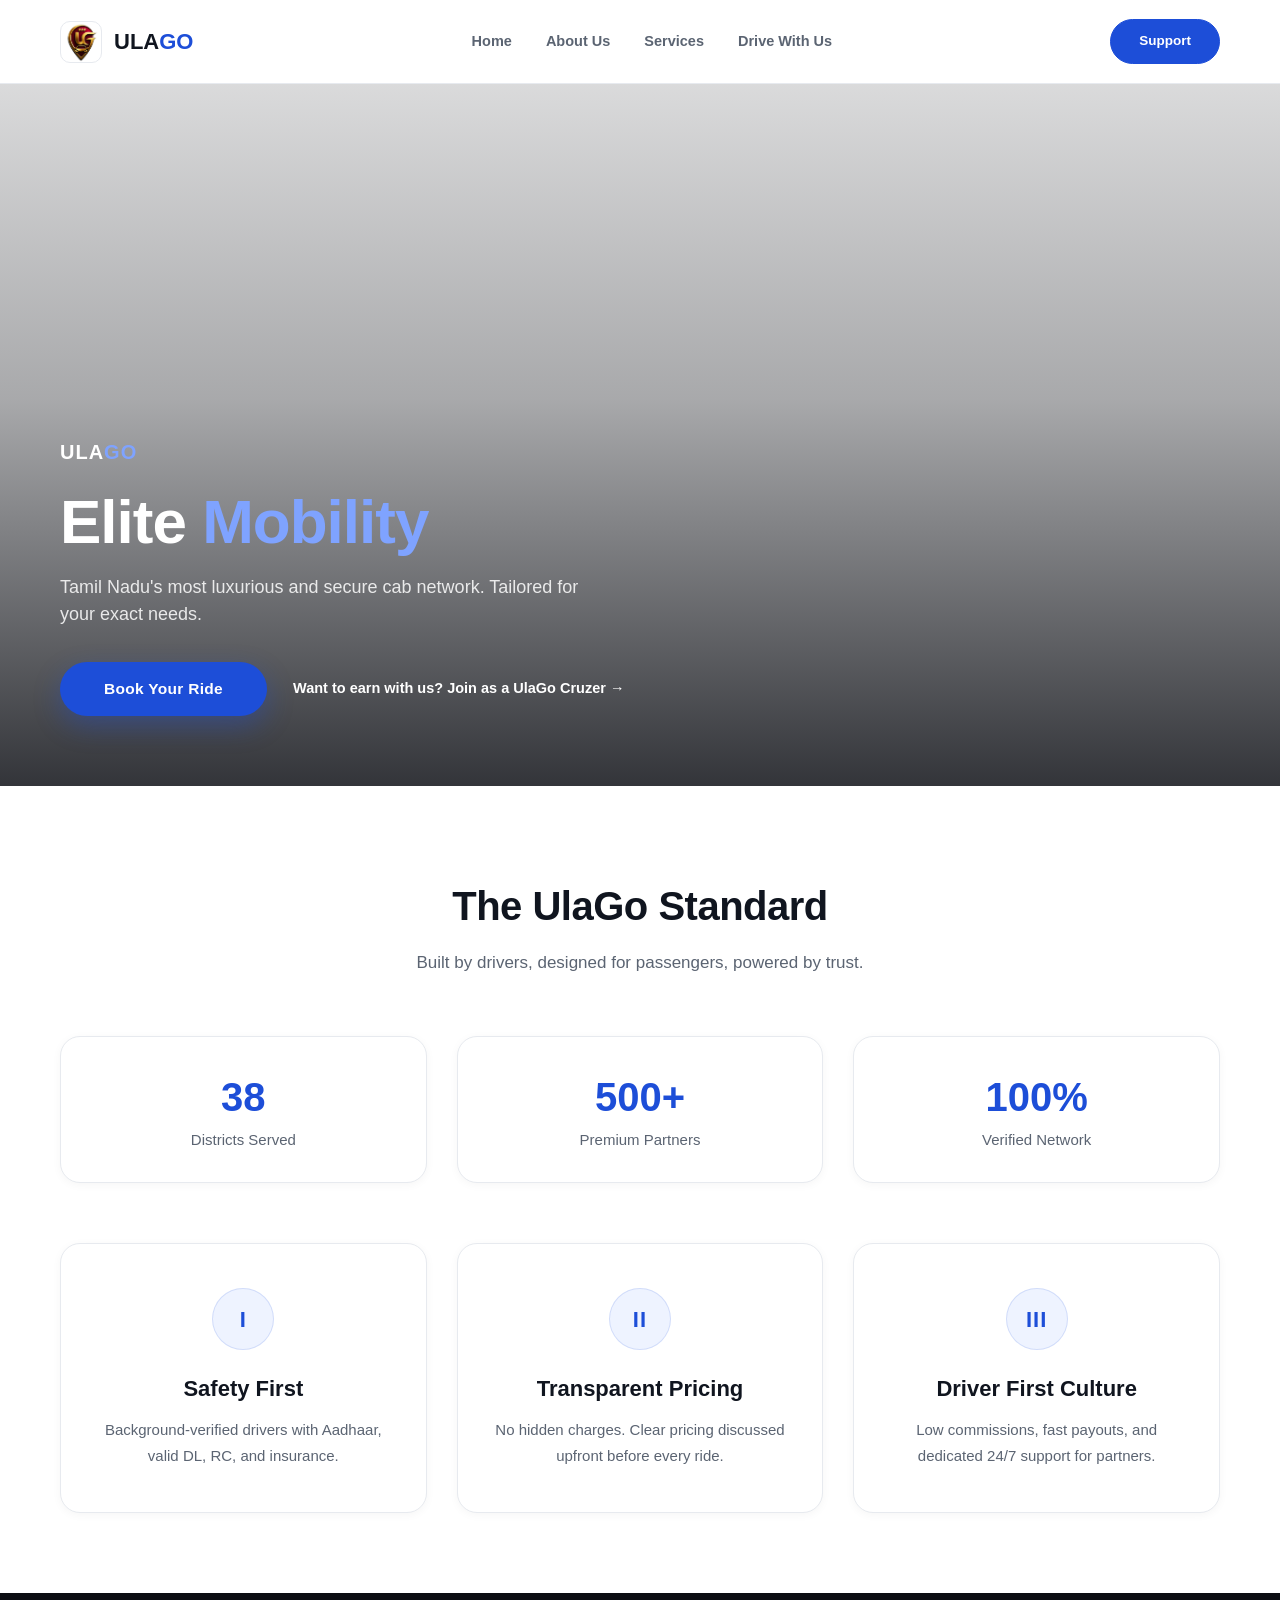
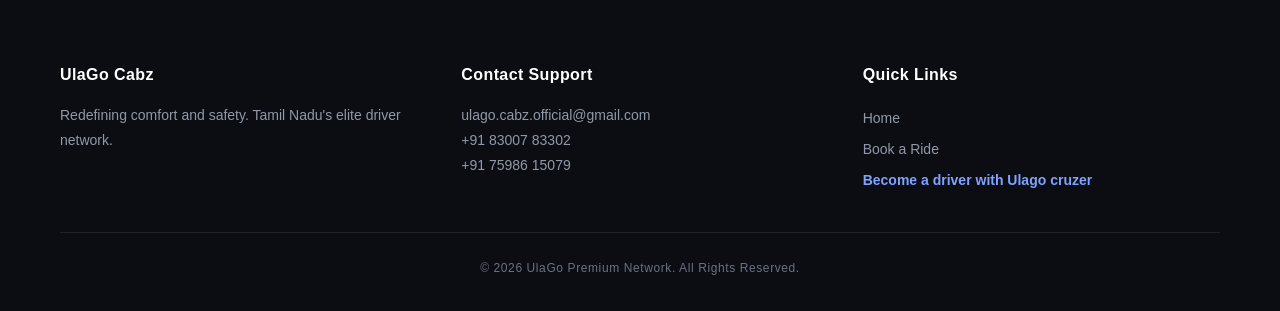
==== commit db72bf6e: "Add files via upload" ====
--- a/index.html
+++ b/index.html
@@ -1,876 +1,105 @@
 <!DOCTYPE html>
 <html lang="en">
 <head>
-<meta charset="UTF-8">
-<meta name="viewport" content="width=device-width, initial-scale=1.0">
-<title>UlaGo Cabz — Driver Registration</title>
-<link rel="preconnect" href="https://fonts.googleapis.com">
-<link href="https://fonts.googleapis.com/css2?family=Inter:wght@400;500;600;700;800;900&display=swap" rel="stylesheet">
-<style>
-:root {
-  --gold:#D4AF37; --gold-l:#F3E5AB; --gold-d:#9c7a1f; --gold-soft:rgba(212,175,55,0.15);
-  --ink:#080809; --surface:#111113; --surface-2:#18181b; --surface-3:#1f1f23;
-  --border:rgba(212,175,55,0.16); --border-2:rgba(255,255,255,0.06);
-  --text:#F0EDE6; --muted:#7a7875; --dim:#4a4845;
-  --green:#22c55e; --red:#ef4444; --radius:14px;
-}
-*{box-sizing:border-box;margin:0;padding:0}
-html{scroll-behavior:smooth}
-body{font-family:'Inter',system-ui,sans-serif;background:var(--ink);color:var(--text);min-height:100vh;display:flex;flex-direction:column;-webkit-font-smoothing:antialiased}
-
-/* ─── KEYFRAMES ─── */
-@keyframes shimmer{0%{background-position:-200% 0}100%{background-position:200% 0}}
-@keyframes floatY{0%,100%{transform:translateY(0)}50%{transform:translateY(-12px)}}
-@keyframes fadeUp{from{opacity:0;transform:translateY(18px)}to{opacity:1;transform:translateY(0)}}
-@keyframes pulse{0%,100%{opacity:1}50%{opacity:.5}}
-@keyframes spinRing{0%{transform:rotate(0deg)}100%{transform:rotate(360deg)}}
-
-/* ─── HEADER ─── */
-header{position:sticky;top:0;z-index:100;overflow:hidden;border-bottom:1px solid var(--border)}
-.header-bg{
-  position:absolute;inset:0;
-  background:linear-gradient(180deg,rgba(8,8,9,.98) 0%,rgba(12,10,6,.95) 100%);
-  backdrop-filter:blur(20px);
-}
-.header-gopuram{
-  position:absolute;bottom:0;left:0;right:0;height:100%;opacity:.07;
-  background-image:url("data:image/svg+xml;utf8,<svg xmlns='http://www.w3.org/2000/svg' width='200' height='72' viewBox='0 0 200 72'><g fill='%23D4AF37'><rect x='88' y='2' width='4' height='4'/><rect x='94' y='4' width='12' height='4'/><polygon points='82,10 118,10 114,18 86,18'/><polygon points='76,18 124,18 118,28 82,28'/><polygon points='68,28 132,28 124,40 76,40'/><polygon points='58,40 142,40 134,54 66,54'/><rect x='60' y='54' width='80' height='18'/><rect x='56' y='58' width='88' height='4'/></g></svg>");
-  background-repeat:repeat-x;background-position:bottom center;background-size:200px auto;
-}
-.header-inner{position:relative;z-index:1;display:flex;align-items:center;justify-content:space-between;padding:13px 28px}
-.brand{display:flex;align-items:center;gap:13px}
-.logo-ring{
-  position:relative;width:48px;height:48px;border-radius:50%;
-  background:radial-gradient(circle at 35% 35%,#252525,#080808);
-  border:1.5px solid var(--gold);
-  display:flex;align-items:center;justify-content:center;font-size:22px;
-  box-shadow:0 0 0 3px rgba(212,175,55,.08),0 6px 18px rgba(212,175,55,.25);
-  overflow:hidden;flex-shrink:0;
-}
-.logo-ring img{width:100%;height:100%;object-fit:cover;display:none}
-.logo-ring img.loaded{display:block}
-.logo-ring .fallback{font-size:22px}
-.brand-text{}
-.brand-name{font-size:17px;font-weight:900;letter-spacing:1.8px;text-transform:uppercase;line-height:1}
-.brand-name em{color:var(--gold);font-style:normal}
-.brand-sub{font-size:10px;letter-spacing:2.5px;text-transform:uppercase;color:var(--muted);margin-top:2px}
-.header-badge{
-  display:none;align-items:center;gap:6px;font-size:11px;letter-spacing:1.5px;
-  text-transform:uppercase;color:var(--muted);
-  border:1px solid var(--border);padding:5px 12px;border-radius:999px;
-}
-@media(min-width:640px){.header-badge{display:flex}}
-.live-dot{width:6px;height:6px;border-radius:50%;background:var(--green);animation:pulse 2s infinite}
-
-/* ─── MAIN ─── */
-main{flex:1;display:flex;align-items:center;justify-content:center;padding:36px 18px}
-
-/* ─── HERO ─── */
-.hero{width:100%;max-width:920px;animation:fadeUp .6s ease both}
-.hero-grid{display:grid;grid-template-columns:1fr 420px;gap:56px;align-items:center}
-@media(max-width:860px){.hero-grid{grid-template-columns:1fr;gap:40px;text-align:center}}
-.hero-eyebrow{
-  display:inline-flex;align-items:center;gap:7px;
-  font-size:11px;letter-spacing:2.5px;text-transform:uppercase;
-  color:var(--gold-l);background:rgba(212,175,55,.07);
-  border:1px solid var(--border);padding:6px 14px;border-radius:999px;margin-bottom:24px;
-}
-.hero-h1{font-size:clamp(30px,4.5vw,52px);font-weight:900;line-height:1.06;letter-spacing:-.5px;margin-bottom:16px}
-.hero-h1 .accent{
-  background:linear-gradient(95deg,var(--gold-d) 0%,var(--gold) 40%,var(--gold-l) 60%,var(--gold) 100%);
-  -webkit-background-clip:text;background-clip:text;-webkit-text-fill-color:transparent;
-}
-.hero-p{font-size:15.5px;color:var(--muted);line-height:1.75;margin-bottom:28px;max-width:500px}
-@media(max-width:860px){.hero-p{margin:0 auto 28px}}
-.stats{display:flex;gap:28px;margin-bottom:30px;flex-wrap:wrap}
-@media(max-width:860px){.stats{justify-content:center}}
-.stat-item b{display:block;font-size:26px;font-weight:900;color:var(--gold);line-height:1}
-.stat-item span{font-size:11px;letter-spacing:1px;text-transform:uppercase;color:var(--dim);margin-top:2px;display:block}
-.stat-divider{width:1px;background:var(--border);align-self:stretch}
-.cta-group{display:flex;flex-direction:column;align-items:flex-start;gap:10px}
-@media(max-width:860px){.cta-group{align-items:center}}
-.btn-cta{
-  display:inline-flex;align-items:center;gap:10px;padding:16px 34px;
-  background:linear-gradient(110deg,var(--gold-d),var(--gold) 30%,var(--gold-l) 50%,var(--gold) 70%,var(--gold-d));
-  background-size:300% 100%;animation:shimmer 5s linear infinite;
-  color:var(--ink);font-weight:800;font-size:15px;letter-spacing:.6px;text-transform:uppercase;
-  border:none;border-radius:10px;cursor:pointer;transition:transform .25s,box-shadow .25s;
-  box-shadow:0 10px 28px rgba(212,175,55,.28);
-}
-.btn-cta:hover{transform:translateY(-3px);box-shadow:0 16px 36px rgba(212,175,55,.42)}
-.cta-note{font-size:11.5px;color:var(--dim)}
-/* Hero visual */
-.hero-visual{
-  position:relative;aspect-ratio:1;max-width:420px;margin:0 auto;
-  border-radius:22px;background:var(--surface);border:1px solid var(--border);
-  display:flex;align-items:center;justify-content:center;overflow:visible;
-}
-.hero-visual-bg{position:absolute;inset:0;border-radius:22px;overflow:hidden}
-.hero-visual-bg::before{content:"";position:absolute;inset:0;background:radial-gradient(circle at 30% 20%,rgba(212,175,55,.15),transparent 55%)}
-.hero-cab{font-size:108px;filter:drop-shadow(0 16px 28px rgba(212,175,55,.32));animation:floatY 4s ease-in-out infinite;position:relative;z-index:1}
-.float-card{
-  position:absolute;background:var(--surface-2);border:1px solid var(--border);border-radius:12px;
-  padding:9px 14px;font-size:12px;font-weight:700;display:flex;align-items:center;gap:8px;
-  box-shadow:0 12px 28px rgba(0,0,0,.5);z-index:2;
-}
-.float-card.fc1{top:-16px;left:-20px}
-.float-card.fc2{bottom:20px;right:-22px}
-.float-card .fc-icon{font-size:16px}
-.tn-perks{margin-top:20px;display:grid;grid-template-columns:1fr 1fr;gap:10px}
-@media(max-width:860px){.tn-perks{max-width:420px;margin:20px auto 0}}
-.perk-card{
-  background:var(--surface-2);border:1px solid var(--border-2);border-radius:12px;
-  padding:14px;display:flex;align-items:flex-start;gap:10px;
-}
-.perk-icon{font-size:20px;flex-shrink:0;margin-top:1px}
-.perk-title{font-size:12.5px;font-weight:700;color:var(--gold-l);margin-bottom:2px}
-.perk-desc{font-size:11.5px;color:var(--muted);line-height:1.4}
-
-/* ─── FORM SHELL ─── */
-.form-shell{width:100%;max-width:740px;animation:fadeUp .5s ease both}
-/* Step bar */
-.step-bar{display:flex;align-items:center;justify-content:center;gap:0;margin-bottom:28px}
-.step{display:flex;align-items:center;flex-direction:column;gap:4px;position:relative}
-.step-dot{
-  width:32px;height:32px;border-radius:50%;border:2px solid var(--border);
-  display:flex;align-items:center;justify-content:center;font-size:12px;font-weight:700;
-  background:var(--surface-2);color:var(--muted);transition:.3s;
-}
-.step.active .step-dot{border-color:var(--gold);color:var(--gold);background:rgba(212,175,55,.1)}
-.step.done .step-dot{border-color:var(--green);background:var(--green);color:#000}
-.step-label{font-size:10px;letter-spacing:.5px;text-transform:uppercase;color:var(--muted);white-space:nowrap}
-.step.active .step-label{color:var(--gold-l)}
-.step-line{width:48px;height:1px;background:var(--border);margin-bottom:18px;flex-shrink:0}
-@media(max-width:500px){.step-line{width:24px}.step-label{display:none}}
-
-/* Form card */
-.form-card{
-  background:var(--surface);border-radius:20px;padding:40px;
-  border:1px solid var(--border);box-shadow:0 28px 64px rgba(0,0,0,.55);
-  position:relative;overflow:hidden;
-}
-.form-card::after{
-  content:"ULAGO";position:absolute;top:50%;left:50%;
-  transform:translate(-50%,-50%) rotate(-18deg);
-  font-size:120px;font-weight:900;color:rgba(212,175,55,.022);
-  letter-spacing:14px;pointer-events:none;white-space:nowrap;
-}
-.form-head{text-align:center;margin-bottom:28px;padding-bottom:20px;border-bottom:1px solid var(--border);position:relative;z-index:1}
-.form-head-logo{
-  width:56px;height:56px;border-radius:50%;margin:0 auto 12px;
-  background:radial-gradient(circle at 35% 35%,#252525,#080808);
-  border:1.5px solid var(--gold);display:flex;align-items:center;justify-content:center;
-  font-size:24px;box-shadow:0 0 0 4px rgba(212,175,55,.07),0 8px 20px rgba(212,175,55,.2);overflow:hidden;
-}
-.form-head-logo img{width:100%;height:100%;object-fit:cover;display:none}
-.form-head-logo img.loaded{display:block}
-.form-head h2{font-size:24px;font-weight:900;letter-spacing:.3px;margin-bottom:5px}
-.form-head p{color:var(--muted);font-size:13px}
-
-/* Section titles */
-.sec-title{
-  display:flex;align-items:center;gap:9px;
-  color:var(--gold);font-size:11.5px;letter-spacing:1.5px;text-transform:uppercase;font-weight:800;
-  border-bottom:1px solid var(--border);padding-bottom:9px;margin:28px 0 16px;position:relative;z-index:1;
-}
-.sec-title::before{content:"";width:3px;height:14px;background:var(--gold);border-radius:2px}
-
-/* Grid & fields */
-.form-grid{display:grid;grid-template-columns:1fr 1fr;gap:16px;position:relative;z-index:1}
-@media(max-width:580px){.form-grid{grid-template-columns:1fr}}
-.field{display:flex;flex-direction:column}
-.field.full{grid-column:span 2}
-@media(max-width:580px){.field.full{grid-column:span 1}}
-label{font-weight:700;font-size:10.5px;letter-spacing:.8px;text-transform:uppercase;color:var(--gold-l);margin-bottom:6px}
-.field-hint{font-size:10.5px;color:var(--dim);margin-bottom:7px;line-height:1.45;font-weight:400;text-transform:none;letter-spacing:0}
-input[type=text],input[type=tel],select,textarea{
-  padding:12px 14px;background:var(--surface-2);border:1px solid #2d2d30;border-radius:9px;
-  color:var(--text);font-size:14px;font-family:inherit;transition:.2s;width:100%;
-}
-input:focus,select:focus,textarea:focus{outline:none;border-color:var(--gold);box-shadow:0 0 0 3px rgba(212,175,55,.12)}
-input.valid{border-color:rgba(34,197,94,.4)}
-input.invalid{border-color:rgba(239,68,68,.5)}
-.field-error{font-size:10.5px;color:var(--red);margin-top:4px;display:none}
-select{
-  appearance:none;
-  background-image:url("data:image/svg+xml;utf8,<svg xmlns='http://www.w3.org/2000/svg' width='12' height='7'><path d='M0 0 L6 7 L12 0' fill='none' stroke='%23D4AF37' stroke-width='1.5'/></svg>");
-  background-repeat:no-repeat;background-position:right 13px center;padding-right:34px;
-  background-color:var(--surface-2);
-}
-
-/* Upload boxes */
-.upload-wrap{position:relative;z-index:1}
-.upload-field{
-  background:var(--surface-2);border:1.5px dashed rgba(212,175,55,.35);border-radius:9px;
-  padding:11px 12px;cursor:pointer;transition:.2s;position:relative;
-}
-.upload-field:hover{border-color:var(--gold);background:#1c1c1f}
-.upload-field input[type=file]{
-  position:absolute;inset:0;opacity:0;cursor:pointer;width:100%;height:100%;z-index:2;
-}
-.upload-ui{display:flex;align-items:center;gap:10px;pointer-events:none}
-.upload-icon{
-  width:34px;height:34px;border-radius:8px;background:rgba(212,175,55,.1);
-  display:flex;align-items:center;justify-content:center;font-size:16px;flex-shrink:0;
-}
-.upload-text-main{font-size:12px;font-weight:700;color:var(--gold-l)}
-.upload-text-sub{font-size:10.5px;color:var(--dim);margin-top:1px}
-.preview{display:none;align-items:center;gap:9px;margin-top:8px;
-  background:rgba(34,197,94,.05);border:1px solid rgba(34,197,94,.2);border-radius:8px;padding:7px 10px}
-.preview.active{display:flex}
-.preview img{width:40px;height:40px;object-fit:cover;border-radius:6px;border:1px solid var(--border)}
-.preview .pdf-icon{font-size:22px}
-.preview .pname{font-size:11px;color:#ccc;flex:1;overflow:hidden;text-overflow:ellipsis;white-space:nowrap}
-.preview .pcheck{color:var(--green);font-size:14px}
-/* Doc requirements */
-.doc-req{
-  font-size:10.5px;color:var(--dim);margin-top:6px;padding:7px 10px;
-  background:rgba(212,175,55,.04);border-left:2px solid rgba(212,175,55,.3);border-radius:0 6px 6px 0;
-  line-height:1.6;
-}
-.doc-req strong{color:var(--muted);display:block;margin-bottom:2px}
-
-/* Progress */
-.progress-wrap{display:none;margin-top:14px;position:relative;z-index:1}
-.progress-wrap.active{display:block}
-.progress-label{font-size:11.5px;color:var(--gold-l);margin-bottom:7px;display:flex;justify-content:space-between}
-.progress-track{width:100%;height:6px;background:#2a2a2c;border-radius:999px;overflow:hidden}
-.progress-fill{height:100%;width:0%;border-radius:999px;transition:width .35s ease;
-  background:linear-gradient(90deg,var(--gold-d),var(--gold),var(--gold-l))}
-
-/* Agree */
-.agree-box{
-  display:flex;align-items:flex-start;gap:11px;margin:24px 0;
-  background:rgba(212,175,55,.04);border:1px solid var(--border);border-radius:10px;padding:14px;
-  position:relative;z-index:1;
-}
-.agree-box input{width:18px;height:18px;accent-color:var(--gold);margin-top:2px;flex-shrink:0}
-.agree-box label{text-transform:none;font-weight:400;font-size:12.5px;color:#ccc;cursor:pointer;letter-spacing:0}
-
-/* Submit */
-.submit-btn{
-  width:100%;padding:16px;border:none;border-radius:10px;
-  background:linear-gradient(110deg,var(--gold-d),var(--gold) 30%,var(--gold-l) 50%,var(--gold) 70%,var(--gold-d));
-  background-size:300% 100%;animation:shimmer 5s linear infinite;
-  color:var(--ink);font-weight:800;font-size:15px;letter-spacing:1px;text-transform:uppercase;
-  cursor:pointer;transition:transform .25s,box-shadow .25s;box-shadow:0 10px 26px rgba(212,175,55,.25);
-  position:relative;z-index:1;
-}
-.submit-btn:hover{transform:translateY(-2px);box-shadow:0 14px 32px rgba(212,175,55,.4)}
-.submit-btn:disabled{background:#2a2a2a;color:#555;cursor:not-allowed;transform:none;box-shadow:none;animation:none}
-
-/* Error banner */
-.error-banner{
-  display:none;font-size:13px;text-align:center;margin-top:12px;
-  color:var(--red);background:rgba(239,68,68,.07);
-  border:1px solid rgba(239,68,68,.25);border-radius:9px;padding:11px;position:relative;z-index:1;
-}
-
-/* Thanks screen */
-.thanks{text-align:center;padding:20px 0;position:relative;z-index:1}
-.thanks-icon{font-size:60px;margin-bottom:16px}
-.thanks h2{font-size:26px;font-weight:900;margin-bottom:14px}
-.thanks p{color:#ccc;font-size:14.5px;line-height:1.8;margin-bottom:10px}
-.thanks .thank-foot{color:var(--muted);font-size:12px;margin-top:20px}
-
-/* ─── FOOTER ─── */
-footer{border-top:1px solid var(--border);background:var(--surface);position:relative;overflow:hidden}
-.footer-gopuram{
-  position:absolute;top:0;left:0;right:0;height:100%;opacity:.04;
-  background-image:url("data:image/svg+xml;utf8,<svg xmlns='http://www.w3.org/2000/svg' width='200' height='72' viewBox='0 0 200 72'><g fill='%23D4AF37'><rect x='88' y='2' width='4' height='4'/><polygon points='82,10 118,10 114,18 86,18'/><polygon points='76,18 124,18 118,28 82,28'/><polygon points='68,28 132,28 124,40 76,40'/><rect x='60' y='40' width='80' height='32'/></g></svg>");
-  background-repeat:repeat-x;background-position:top center;background-size:200px auto;
-}
-.footer-inner{position:relative;z-index:1;max-width:1100px;margin:0 auto;padding:36px 28px 24px}
-.footer-grid{display:grid;grid-template-columns:1.4fr 1fr 1fr;gap:36px;margin-bottom:28px}
-@media(max-width:720px){.footer-grid{grid-template-columns:1fr}}
-.footer-brand-mark{display:flex;align-items:center;gap:11px;margin-bottom:12px}
-.footer-logo{
-  width:40px;height:40px;border-radius:50%;background:radial-gradient(circle at 35% 35%,#252525,#080808);
-  border:1.5px solid var(--gold);display:flex;align-items:center;justify-content:center;
-  font-size:18px;overflow:hidden;flex-shrink:0;
-}
-.footer-logo img{width:100%;height:100%;object-fit:cover;display:none}
-.footer-logo img.loaded{display:block}
-.footer-brand-name{font-size:15px;font-weight:900;letter-spacing:1.5px;text-transform:uppercase}
-.footer-brand-name em{color:var(--gold);font-style:normal}
-.footer-desc{font-size:12.5px;color:var(--muted);line-height:1.7;max-width:280px}
-.footer-col-title{font-size:10.5px;font-weight:700;letter-spacing:2px;text-transform:uppercase;color:var(--gold-l);margin-bottom:14px}
-.footer-links{list-style:none;display:flex;flex-direction:column;gap:9px}
-.footer-links li{font-size:12.5px;color:var(--muted)}
-.footer-districts{display:flex;flex-wrap:wrap;gap:5px}
-.district-tag{
-  font-size:10px;background:rgba(212,175,55,.06);border:1px solid rgba(212,175,55,.12);
-  border-radius:999px;padding:3px 9px;color:var(--muted);
-}
-.footer-bottom{
-  border-top:1px solid rgba(255,255,255,.05);padding-top:18px;
-  display:flex;align-items:center;justify-content:space-between;flex-wrap:wrap;gap:10px;
-}
-.footer-copy{font-size:11.5px;color:var(--dim)}
-.footer-copy strong{color:var(--muted)}
-.footer-badges{display:flex;gap:8px;flex-wrap:wrap}
-.footer-badge{
-  font-size:10.5px;background:rgba(255,255,255,.04);border:1px solid var(--border-2);
-  border-radius:6px;padding:4px 9px;color:var(--dim);display:flex;align-items:center;gap:5px;
-}
-</style>
+    <meta charset="UTF-8">
+    <meta name="viewport" content="width=device-width, initial-scale=1.0">
+    <meta name="description" content="UlaGo Cabz — Tamil Nadu's premium cab network. Book verified rides across 38 districts, or join as a driver partner with UlaGo Cruzer.">
+<title>UlaGo Cabz | Premium Mobility</title>
+    <link rel="stylesheet" href="css/style.css">
 </head>
 <body>
 
-<!-- ═══════════════════════ HEADER ═══════════════════════ -->
 <header>
-  <div class="header-bg"></div>
-  <div class="header-gopuram"></div>
-  <div class="header-inner">
-    <div class="brand">
-      <div class="logo-ring">
-        <img src="logo.png" alt="UlaGo Cabz"
-             onload="this.classList.add('loaded');this.nextElementSibling.style.display='none'"
-             onerror="this.style.display='none'">
-        <span class="fallback">🚖</span>
-      </div>
-      <div class="brand-text">
-        <div class="brand-name">ULA<em>GO</em> CABZ</div>
-        <div class="brand-sub">Elite Driver Network</div>
-      </div>
+    <div class="brand" onclick="window.location.href='index.html'">
+        <div class="brand-crest"><img src="assets/logo.png" alt="UlaGo" onerror="this.style.display='none'"></div>
+        <div class="brand-text">
+            <h2>ULA<span>GO</span></h2>
+        </div>
     </div>
-    <div class="header-badge">
-      <span class="live-dot"></span>
-      Registrations Open
-    </div>
-  </div>
+    <nav class="nav-links">
+        <a href="index.html">Home</a>
+        <a href="#about">About Us</a>
+        <a href="passenger.html">Services</a>
+        <a href="driver.html">Drive With Us</a>
+    </nav>
+    <a href="tel:+918300783302" class="btn-support">Support</a>
 </header>
 
-<main>
+<main style="padding: 0;">
+    <!-- GRAND HERO SLIDER -->
+    <section class="hero-slider">
+        <div class="slide"></div>
+        <div class="slide"></div>
+        <div class="slide"></div>
+        <div class="slider-overlay"></div>
+        <div class="hero-content">
+            <div class="hero-brand">
+                <span class="hero-brand-mark">ULA<b>GO</b></span>
+            </div>
+            <h1>Elite <span>Mobility</span></h1>
+            <p>Tamil Nadu's most luxurious and secure cab network. Tailored for your exact needs.</p>
+            <div class="hero-actions">
+                <button class="btn-grand" onclick="window.location.href='passenger.html'">Book Your Ride</button>
+                <a href="driver.html" class="hero-subtext">Want to earn with us? Join as a UlaGo Cruzer →</a>
+            </div>
+        </div>
+    </section>
 
-<!-- ═══════════════════════ HERO ═══════════════════════ -->
-<section class="hero" id="heroSection">
-  <div class="hero-grid">
-    <div>
-      <div class="hero-eyebrow">★ Tamil Nadu's Premium Cab Network</div>
-      <h1 class="hero-h1">
-        Drive with pride.<br>
-        <span class="accent">Earn with trust.</span>
-      </h1>
-      <p class="hero-p">Join the fastest-growing cab partner network across Tamil Nadu. Flexible schedules, transparent commissions, and a team that supports you on every trip.</p>
-      <div class="stats">
-        <div class="stat-item"><b>38</b><span>Districts</span></div>
-        <div class="stat-divider"></div>
-        <div class="stat-item"><b>5 min</b><span>To Apply</span></div>
-        <div class="stat-divider"></div>
-        <div class="stat-item"><b>24 / 7</b><span>WhatsApp Support</span></div>
-      </div>
-      <div class="cta-group">
-        <button class="btn-cta" id="joinBtn">Join the UlaGo Family →</button>
-        <div class="cta-note">No fees · Secure documents · Fast verification</div>
-      </div>
-      <div class="tn-perks">
-        <div class="perk-card"><span class="perk-icon">💰</span><div><div class="perk-title">Better Earnings</div><div class="perk-desc">Low commission. Fast weekly payouts.</div></div></div>
-        <div class="perk-card"><span class="perk-icon">⚡</span><div><div class="perk-title">Quick Onboarding</div><div class="perk-desc">Verified and live in 24–48 hrs.</div></div></div>
-        <div class="perk-card"><span class="perk-icon">🛡️</span><div><div class="perk-title">Safe Rides</div><div class="perk-desc">Verified riders only. Safer trips.</div></div></div>
-        <div class="perk-card"><span class="perk-icon">📲</span><div><div class="perk-title">Live Support</div><div class="perk-desc">Real team on WhatsApp always.</div></div></div>
-      </div>
-    </div>
-    <div>
-      <div class="hero-visual">
-        <div class="hero-visual-bg"></div>
-        <div class="float-card fc1"><span class="fc-icon">💰</span> Low Commission</div>
-        <div class="float-card fc2"><span class="fc-icon">🛡️</span> Verified Riders</div>
-        <div class="hero-cab">🚖</div>
-      </div>
-    </div>
-  </div>
-</section>
-
-<!-- ═══════════════════════ FORM ═══════════════════════ -->
-<section class="form-shell" id="formSection" style="display:none">
-
-  <div class="step-bar">
-    <div class="step active" id="step1">
-      <div class="step-dot">1</div>
-      <div class="step-label">Personal</div>
-    </div>
-    <div class="step-line"></div>
-    <div class="step" id="step2">
-      <div class="step-dot">2</div>
-      <div class="step-label">Vehicle</div>
-    </div>
-    <div class="step-line"></div>
-    <div class="step" id="step3">
-      <div class="step-dot">3</div>
-      <div class="step-label">Documents</div>
-    </div>
-    <div class="step-line"></div>
-    <div class="step" id="step4">
-      <div class="step-dot">✓</div>
-      <div class="step-label">Done</div>
-    </div>
-  </div>
-
-  <div class="form-card" id="formCard">
-    <div class="form-head">
-      <div class="form-head-logo">
-        <img src="logo.png" alt="UlaGo"
-             onload="this.classList.add('loaded');this.nextElementSibling.style.display='none'"
-             onerror="this.style.display='none'">
-        <span>🚖</span>
-      </div>
-      <h2>Driver Registration</h2>
-      <p>Complete all sections below to begin your verification</p>
-    </div>
-
-    <form id="driverForm" novalidate>
-
-      <!-- ── PERSONAL ── -->
-      <div class="sec-title">👤 Personal Details</div>
-      <div class="form-grid">
-        <div class="field">
-          <label>Driver Full Name</label>
-          <input type="text" name="Driver_Name" placeholder="As per Aadhaar Card" required>
-        </div>
-        <div class="field">
-          <label>Mobile Number</label>
-          <div class="field-hint">Primary contact — 10 digits, no spaces</div>
-          <input type="tel" name="Phone" pattern="[0-9]{10}" maxlength="10" placeholder="9XXXXXXXXX" required>
-          <div class="field-error" id="err_phone">Please enter a valid 10-digit mobile number.</div>
-        </div>
-        <div class="field">
-          <label>WhatsApp Number</label>
-          <div class="field-hint">We'll send your onboarding status here</div>
-          <input type="tel" name="WhatsApp_Number" pattern="[0-9]{10}" maxlength="10" placeholder="10-digit number" required>
-        </div>
-        <div class="field">
-          <label>Operating District</label>
-          <select name="Operating_City" required>
-            <option value="">Select your district</option>
-            <option>Ariyalur</option><option>Chengalpattu</option><option>Chennai</option>
-            <option>Coimbatore</option><option>Cuddalore</option><option>Dharmapuri</option>
-            <option>Dindigul</option><option>Erode</option><option>Kallakurichi</option>
-            <option>Kanchipuram</option><option>Kanyakumari</option><option>Karur</option>
-            <option>Krishnagiri</option><option>Madurai</option><option>Mayiladuthurai</option>
-            <option>Nagapattinam</option><option>Namakkal</option><option>Nilgiris</option>
-            <option>Perambalur</option><option>Pudukkottai</option><option>Ramanathapuram</option>
-            <option>Ranipet</option><option>Salem</option><option>Sivagangai</option>
-            <option>Tenkasi</option><option>Thanjavur</option><option>Theni</option>
-            <option>Thoothukudi</option><option>Tiruchirappalli</option><option>Tirunelveli</option>
-            <option>Tirupathur</option><option>Tiruppur</option><option>Tiruvallur</option>
-            <option>Tiruvannamalai</option><option>Tiruvarur</option><option>Vellore</option>
-            <option>Viluppuram</option><option>Virudhunagar</option>
-          </select>
-        </div>
-        <div class="field full">
-          <label>Full Address</label>
-          <textarea name="Address" rows="2" placeholder="Door No, Street, City, District, PIN" required></textarea>
-        </div>
-      </div>
-
-      <!-- ── VEHICLE ── -->
-      <div class="sec-title">🚗 Vehicle Details</div>
-      <div class="form-grid">
-        <div class="field">
-          <label>Vehicle Model Year</label>
-          <div class="field-hint">Vehicles must be 2014 or newer</div>
-          <input type="text" name="Vehicle_Model_Year" placeholder="e.g. 2022" maxlength="4" required>
-        </div>
-        <div class="field">
-          <label>Vehicle Registration Number</label>
-          <div class="field-hint">Must match your RC Book exactly</div>
-          <input type="text" name="Vehicle_Registration_Number" placeholder="TN 37 AB 1234" required>
-        </div>
-      </div>
-
-      <!-- ── IDENTITY ── -->
-      <div class="sec-title">🪪 Identity & License</div>
-      <div class="form-grid">
-        <div class="field">
-          <label>Aadhaar Card Number</label>
-          <div class="field-hint">12-digit UIDAI number — no spaces</div>
-          <input type="text" name="Aadhaar_Number" pattern="[0-9]{12}" maxlength="12" placeholder="XXXXXXXXXXXX" required>
-          <div class="field-error" id="err_aadhar">Aadhaar must be exactly 12 digits.</div>
-        </div>
-        <div class="field">
-          <label>Driving License Number</label>
-          <div class="field-hint">Must be valid &amp; not expired. LMV / Transport category.</div>
-          <input type="text" name="License_Number" placeholder="TN-XXXXXXXXXXXX" required>
-        </div>
-      </div>
-
-      <!-- ── DOCUMENTS ── -->
-      <div class="sec-title">📎 Document Uploads</div>
-      <div class="form-grid">
-
-        <div class="field">
-          <label>Aadhaar — Front Side</label>
-          <div class="upload-wrap">
-            <div class="upload-field">
-              <input type="file" name="file_aadhaar_front" class="docfile" accept="image/*,application/pdf" required>
-              <div class="upload-ui">
-                <div class="upload-icon">🪪</div>
-                <div><div class="upload-text-main">Choose File</div><div class="upload-text-sub">JPG / PNG / PDF</div></div>
-              </div>
+    <!-- ABOUT SECTION -->
+    <div class="container" id="about" style="padding-top: 90px;">
+        <h2 class="section-title">The UlaGo Standard</h2>
+        <p class="section-subtitle">Built by drivers, designed for passengers, powered by trust.</p>
+        
+        <div class="grid-cards" style="margin-bottom: 60px;">
+            <div class="glass-card" style="padding: 30px;">
+                <h2 style="font-size: 40px; color: var(--ruby);">38</h2>
+                <p>Districts Served</p>
             </div>
-            <div class="preview"></div>
-          </div>
-          <div class="doc-req"><strong>Requirements</strong>All 4 corners visible · Name, DOB &amp; Aadhaar number clearly readable · No glare or blur</div>
+            <div class="glass-card" style="padding: 30px;">
+                <h2 style="font-size: 40px; color: var(--ruby);">500+</h2>
+                <p>Premium Partners</p>
+            </div>
+            <div class="glass-card" style="padding: 30px;">
+                <h2 style="font-size: 40px; color: var(--ruby);">100%</h2>
+                <p>Verified Network</p>
+            </div>
         </div>
 
-        <div class="field">
-          <label>Aadhaar — Back Side</label>
-          <div class="upload-wrap">
-            <div class="upload-field">
-              <input type="file" name="file_aadhaar_back" class="docfile" accept="image/*,application/pdf" required>
-              <div class="upload-ui">
-                <div class="upload-icon">🪪</div>
-                <div><div class="upload-text-main">Choose File</div><div class="upload-text-sub">JPG / PNG / PDF</div></div>
-              </div>
+        <div class="grid-cards">
+            <div class="glass-card">
+                <div class="glass-icon">I</div><h3>Safety First</h3><p>Background-verified drivers with Aadhaar, valid DL, RC, and insurance.</p>
             </div>
-            <div class="preview"></div>
-          </div>
-          <div class="doc-req"><strong>Requirements</strong>Address &amp; barcode clearly visible · No cut-off edges</div>
+            <div class="glass-card">
+                <div class="glass-icon">II</div><h3>Transparent Pricing</h3><p>No hidden charges. Clear pricing discussed upfront before every ride.</p>
+            </div>
+            <div class="glass-card">
+                <div class="glass-icon">III</div><h3>Driver First Culture</h3><p>Low commissions, fast payouts, and dedicated 24/7 support for partners.</p>
+            </div>
         </div>
-
-        <div class="field">
-          <label>Driving License — Front</label>
-          <div class="upload-wrap">
-            <div class="upload-field">
-              <input type="file" name="file_license_front" class="docfile" accept="image/*,application/pdf" required>
-              <div class="upload-ui">
-                <div class="upload-icon">🚗</div>
-                <div><div class="upload-text-main">Choose File</div><div class="upload-text-sub">JPG / PNG / PDF</div></div>
-              </div>
-            </div>
-            <div class="preview"></div>
-          </div>
-          <div class="doc-req"><strong>Requirements</strong>Must be valid &amp; not expired · Name, DL number &amp; photo readable · LMV or Transport class</div>
-        </div>
-
-        <div class="field">
-          <label>Driving License — Back</label>
-          <div class="upload-wrap">
-            <div class="upload-field">
-              <input type="file" name="file_license_back" class="docfile" accept="image/*,application/pdf" required>
-              <div class="upload-ui">
-                <div class="upload-icon">🚗</div>
-                <div><div class="upload-text-main">Choose File</div><div class="upload-text-sub">JPG / PNG / PDF</div></div>
-              </div>
-            </div>
-            <div class="preview"></div>
-          </div>
-          <div class="doc-req"><strong>Requirements</strong>Vehicle category (LMV / Transport) must be visible · Expiry date clearly shown</div>
-        </div>
-
-        <div class="field">
-          <label>Vehicle RC Book</label>
-          <div class="upload-wrap">
-            <div class="upload-field">
-              <input type="file" name="file_vehicle_rc" class="docfile" accept="image/*,application/pdf" required>
-              <div class="upload-ui">
-                <div class="upload-icon">📋</div>
-                <div><div class="upload-text-main">Choose File</div><div class="upload-text-sub">JPG / PNG / PDF</div></div>
-              </div>
-            </div>
-            <div class="preview"></div>
-          </div>
-          <div class="doc-req"><strong>Requirements</strong>Vehicle number &amp; owner name must match your details · RC must be valid (not expired)</div>
-        </div>
-
-        <div class="field">
-          <label>Insurance Certificate</label>
-          <div class="upload-wrap">
-            <div class="upload-field">
-              <input type="file" name="file_insurance" class="docfile" accept="image/*,application/pdf" required>
-              <div class="upload-ui">
-                <div class="upload-icon">🛡️</div>
-                <div><div class="upload-text-main">Choose File</div><div class="upload-text-sub">JPG / PNG / PDF</div></div>
-              </div>
-            </div>
-            <div class="preview"></div>
-          </div>
-          <div class="doc-req"><strong>Requirements</strong>Must be valid &amp; not expired · Vehicle number must match RC · Comprehensive or Third-Party accepted</div>
-        </div>
-
-        <div class="field full">
-          <label>Car Front View Photo</label>
-          <div class="upload-wrap">
-            <div class="upload-field">
-              <input type="file" name="file_car_front" class="docfile" accept="image/*" required>
-              <div class="upload-ui">
-                <div class="upload-icon">📸</div>
-                <div><div class="upload-text-main">Choose Photo</div><div class="upload-text-sub">JPG / PNG — Clear daylight photo</div></div>
-              </div>
-            </div>
-            <div class="preview"></div>
-          </div>
-          <div class="doc-req"><strong>Requirements</strong>Full car front view · Number plate clearly readable · Photo taken in good light · No filters</div>
-        </div>
-
-      </div>
-
-      <div class="progress-wrap" id="progressWrap">
-        <div class="progress-label"><span id="progressText">Preparing files...</span><span id="progressPercent">0%</span></div>
-        <div class="progress-track"><div class="progress-fill" id="progressFill"></div></div>
-      </div>
-
-      <div class="agree-box">
-        <input type="checkbox" id="termsCheck" required>
-        <label for="termsCheck">I confirm that all information and documents submitted are genuine and valid. I agree to UlaGo Cabz's driver safety terms and guidelines. I understand that submitting false documents will result in immediate disqualification.</label>
-      </div>
-
-      <div class="error-banner" id="errorBanner"></div>
-
-      <button type="submit" class="submit-btn" id="submitBtn">Submit Registration</button>
-    </form>
-  </div>
-</section>
-
+    </div>
 </main>
 
-<!-- ═══════════════════════ FOOTER ═══════════════════════ -->
 <footer>
-  <div class="footer-gopuram"></div>
-  <div class="footer-inner">
     <div class="footer-grid">
-      <!-- Brand col -->
-      <div>
-        <div class="footer-brand-mark">
-          <div class="footer-logo">
-            <img src="logo.png" alt="UlaGo"
-                 onload="this.classList.add('loaded');this.nextElementSibling.style.display='none'"
-                 onerror="this.style.display='none'">
-            <span>🚖</span>
-          </div>
-          <div>
-            <div class="footer-brand-name">ULA<em>GO</em> CABZ</div>
-          </div>
+        <div class="foot-col">
+            <h3>UlaGo Cabz</h3>
+            <p>Redefining comfort and safety. Tamil Nadu's elite driver network.</p>
         </div>
-        <p class="footer-desc">Tamil Nadu's premium cab partner network. Connecting verified drivers with trusted riders across all 38 districts.</p>
-      </div>
-      <!-- Info col -->
-      <div>
-        <div class="footer-col-title">Eligibility</div>
-        <ul class="footer-links">
-          <li>✅ Valid Driving License (LMV / Transport)</li>
-          <li>✅ Vehicle 2014 or newer</li>
-          <li>✅ Valid Insurance &amp; RC</li>
-          <li>✅ Aadhaar-verified identity</li>
-          <li>✅ Tamil Nadu registered vehicle</li>
-          <li>⚠️ One registration per phone number</li>
-        </ul>
-      </div>
-      <!-- Districts col -->
-      <div>
-        <div class="footer-col-title">Districts We Serve</div>
-        <div class="footer-districts">
-          <span class="district-tag">Chennai</span><span class="district-tag">Coimbatore</span>
-          <span class="district-tag">Madurai</span><span class="district-tag">Salem</span>
-          <span class="district-tag">Trichy</span><span class="district-tag">Vellore</span>
-          <span class="district-tag">Erode</span><span class="district-tag">Tirunelveli</span>
-          <span class="district-tag">+30 more</span>
+        <div class="foot-col">
+            <h3>Contact Support</h3>
+            <p>ulago.cabz.official@gmail.com</p>
+            <p>+91 83007 83302</p>
+            <p>+91 75986 15079</p>
         </div>
-      </div>
+        <div class="foot-col">
+            <h3>Quick Links</h3>
+            <a href="index.html">Home</a>
+            <a href="passenger.html">Book a Ride</a>
+            <a href="driver.html" class="driver-link">Become a driver with Ulago cruzer</a>
+        </div>
     </div>
-    <div class="footer-bottom">
-      <div class="footer-copy">© 2026 <strong>UlaGo Cabz</strong>. All rights reserved. Premium Driver Network, Tamil Nadu.</div>
-      <div class="footer-badges">
-        <div class="footer-badge">🔒 Secure Upload</div>
-        <div class="footer-badge">📍 38 Districts</div>
-        <div class="footer-badge">✅ Verified Network</div>
-      </div>
-    </div>
-  </div>
+    <div class="copyright">&copy; 2026 UlaGo Premium Network. All Rights Reserved.</div>
 </footer>
 
-<script>
-const WEB_APP_URL = "https://script.google.com/macros/s/AKfycbxZ7rZ61GvwKD3rDbR4GezfafE63K0v7UdeprLGYxYaO9OakVGGairzGIMhkocB0U8AzQ/exec";
-
-/* ── Step bar helper ── */
-function setStep(n){
-  [1,2,3,4].forEach(i=>{
-    const el=document.getElementById('step'+i);
-    el.classList.remove('active','done');
-    if(i<n) el.classList.add('done');
-    if(i===n) el.classList.add('active');
-  });
-}
-
-/* ── Hero → Form ── */
-document.getElementById('joinBtn').addEventListener('click',function(){
-  document.getElementById('heroSection').style.display='none';
-  document.getElementById('formSection').style.display='block';
-  window.scrollTo({top:0,behavior:'smooth'});
-  setStep(1);
-});
-
-/* ── Upload file preview ── */
-document.querySelectorAll('.docfile').forEach(function(input){
-  input.addEventListener('change',function(){
-    const wrap=input.closest('.upload-wrap');
-    const box=wrap.querySelector('.preview');
-    const ui=wrap.querySelector('.upload-ui');
-    const file=input.files[0];
-    if(!file){box.classList.remove('active');return;}
-    const reader=new FileReader();
-    reader.onload=function(e){
-      if(file.type==='application/pdf'){
-        box.innerHTML='<span class="pdf-icon">📄</span><span class="pname">'+file.name+'</span><span class="pcheck">✓</span>';
-      }else{
-        box.innerHTML='<img src="'+e.target.result+'" alt=""><span class="pname">'+file.name+'</span><span class="pcheck">✓</span>';
-      }
-      box.classList.add('active');
-      ui.querySelector('.upload-text-main').textContent='Change File';
-    };
-    reader.readAsDataURL(file);
-  });
-});
-
-/* ── Inline field validation ── */
-function validatePhone(v){return /^[0-9]{10}$/.test(v)}
-function validateAadhaar(v){return /^[0-9]{12}$/.test(v)}
-
-document.querySelector('[name=Phone]').addEventListener('blur',function(){
-  const ok=validatePhone(this.value);
-  this.classList.toggle('valid',ok);this.classList.toggle('invalid',!ok);
-  document.getElementById('err_phone').style.display=ok?'none':'block';
-  if(ok)setStep(2);
-});
-document.querySelector('[name=Aadhaar_Number]').addEventListener('blur',function(){
-  const ok=validateAadhaar(this.value);
-  this.classList.toggle('valid',ok);this.classList.toggle('invalid',!ok);
-  document.getElementById('err_aadhar').style.display=ok?'none':'block';
-  if(ok)setStep(3);
-});
-
-/* ── Image compress ── */
-function compressImage(file){
-  return new Promise((res,rej)=>{
-    const img=new Image();const rd=new FileReader();
-    rd.onload=e=>{img.src=e.target.result};rd.onerror=rej;
-    img.onload=()=>{
-      const MAX=1400;let{width:w,height:h}=img;
-      if(w>MAX){h=Math.round(h*(MAX/w));w=MAX;}
-      const c=document.createElement('canvas');c.width=w;c.height=h;
-      c.getContext('2d').drawImage(img,0,0,w,h);
-      res(c.toDataURL('image/jpeg',0.82).split(',')[1]);
-    };img.onerror=rej;rd.readAsDataURL(file);
-  });
-}
-function pdfToBase64(file){
-  return new Promise((res,rej)=>{
-    const rd=new FileReader();rd.onload=()=>res(rd.result.split(',')[1]);rd.onerror=rej;rd.readAsDataURL(file);
-  });
-}
-
-/* ── UI helpers ── */
-const progressWrap=document.getElementById('progressWrap');
-const progressFill=document.getElementById('progressFill');
-const progressText=document.getElementById('progressText');
-const progressPct=document.getElementById('progressPercent');
-const submitBtn=document.getElementById('submitBtn');
-const errorBanner=document.getElementById('errorBanner');
-
-function setProgress(pct,label){
-  progressFill.style.width=pct+'%';progressPct.textContent=pct+'%';progressText.textContent=label;
-}
-function showError(msg){errorBanner.textContent=msg;errorBanner.style.display='block';}
-function hideError(){errorBanner.style.display='none';}
-
-function showThanks(){
-  setStep(4);
-  document.getElementById('formCard').innerHTML=`
-    <div class="thanks">
-      <div class="thanks-icon">🎉</div>
-      <h2>Thank You for Joining UlaGo!</h2>
-      <p>Your registration has been <b style="color:var(--green)">submitted successfully</b>.<br>Your documents are now being verified.</p>
-      <p>Once approved, our team will contact you on <b style="color:var(--gold)">WhatsApp</b> to get you started.</p>
-      <p class="thank-foot">Keep an eye on WhatsApp for our message. We'll get you on the road soon! 🚖</p>
-    </div>`;
-}
-
-function fetchWithTimeout(url,opts,ms){
-  const ctrl=new AbortController();
-  const id=setTimeout(()=>ctrl.abort(),ms);
-  return fetch(url,{...opts,signal:ctrl.signal}).finally(()=>clearTimeout(id));
-}
-
-/* ── Submit ── */
-let submitting=false;
-const form=document.getElementById('driverForm');
-
-form.addEventListener('submit',async function(e){
-  e.preventDefault();
-  if(submitting)return;
-  hideError();
-
-  /* Basic validation */
-  const phone=form.querySelector('[name=Phone]').value;
-  const aadhar=form.querySelector('[name=Aadhaar_Number]').value;
-  if(!validatePhone(phone)){showError('Please enter a valid 10-digit mobile number.');return;}
-  if(!validateAadhaar(aadhar)){showError('Aadhaar number must be exactly 12 digits.');return;}
-
-  submitting=true;
-  submitBtn.disabled=true;
-  progressWrap.classList.add('active');
-  setProgress(0,'Preparing your documents...');
-
-  try{
-    const fd=new FormData(form);
-    const payload={};
-    fd.forEach((v,k)=>{if(!(v instanceof File))payload[k]=v;});
-
-    const inputs=Array.from(document.querySelectorAll('.docfile'));
-    const total=inputs.filter(i=>i.files[0]).length;
-    let done=0;
-
-    for(const input of inputs){
-      const file=input.files[0];if(!file)continue;
-      const pct=Math.round((done/total)*72);
-      let base64,mimeType=file.type;
-      if(file.type==='application/pdf'){
-        if(file.size>12*1024*1024){showError('A PDF file is over 12 MB. Please reduce the file size and try again.');submitting=false;submitBtn.disabled=false;submitBtn.textContent='Submit Registration';progressWrap.classList.remove('active');return;}
-        setProgress(pct,'Processing PDF '+(done+1)+' of '+total+'...');
-        base64=await pdfToBase64(file);
-      }else{
-        setProgress(pct,'Compressing photo '+(done+1)+' of '+total+'...');
-        base64=await compressImage(file);mimeType='image/jpeg';
-      }
-      const ext=file.type==='application/pdf'?'.pdf':'.jpg';
-      payload[input.name]={base64,mimeType,fileName:file.name.replace(/\.[^/.]+$/,'')+ext};
-      done++;
-    }
-
-    setProgress(82,'Uploading securely...');
-    submitBtn.textContent='Submitting...';
-
-    let result;
-    try{
-      const resp=await fetchWithTimeout(WEB_APP_URL,{method:'POST',body:JSON.stringify(payload)},20000);
-      setProgress(96,'Finalising...');
-      result=await resp.json();
-    }catch(netErr){
-      /* If timeout but data likely saved, show thanks anyway */
-      if(netErr.name==='AbortError'){setProgress(100,'Done!');showThanks();return;}
-      throw netErr;
-    }
-
-    if(result.status==='duplicate'){
-      showError('This phone number ('+result.phone+') is already registered. Only one registration is allowed per number.');
-      submitting=false;submitBtn.disabled=false;submitBtn.textContent='Submit Registration';progressWrap.classList.remove('active');return;
-    }
-    if(result.status!=='success'){
-      showError(result.message||'Submission failed. Please try again.');
-      submitting=false;submitBtn.disabled=false;submitBtn.textContent='Submit Registration';progressWrap.classList.remove('active');return;
-    }
-
-    setProgress(100,'Done!');
-    showThanks();
-
-  }catch(err){
-    console.error(err);
-    showError('Something went wrong: '+err.message);
-    submitting=false;submitBtn.disabled=false;submitBtn.textContent='Submit Registration';
-    progressWrap.classList.remove('active');
-  }
-});
-</script>
 </body>
 </html>
--- a/css/style.css
+++ b/css/style.css
@@ -0,0 +1,227 @@
+:root {
+    /* Clean White Theme — Blue Accent, normal & professional (RedTaxi-style) */
+    --bg-dark: #FFFFFF;              /* now the page background (kept var name for compatibility) */
+    --surface: #F4F6F9;              /* light card/section background */
+    --panel-bg: #FFFFFF;             /* form/card panels */
+    --ruby: #1D4ED8;                 /* primary brand blue — used everywhere as single accent */
+    --ruby-hover: #1640B0;
+    --burgundy: #16244A;             /* unused legacy var, kept for compatibility */
+    --emerald: #1D4ED8;              /* action color = same brand blue for consistency */
+    --emerald-hover: #1640B0;
+    --platinum: #6B7280;             /* neutral grey for secondary highlights */
+    --text-main: #10151F;
+    --text-muted: #5B6472;
+    --border-light: rgba(29, 78, 216, 0.14);
+    --border-focus: rgba(29, 78, 216, 0.55);
+    --success: #16A34A;
+    --error: #DC2626;
+    --radius-lg: 20px;
+    --radius-md: 12px;
+    --font-display: 'Inter', -apple-system, sans-serif;
+
+    /* Header Sizing */
+    --header-height: 84px;
+}
+
+* { box-sizing: border-box; margin: 0; padding: 0; font-family: -apple-system, BlinkMacSystemFont, 'Segoe UI', Roboto, Helvetica, Arial, sans-serif; }
+html { scroll-behavior: smooth; }
+body { background: var(--bg-dark); color: var(--text-main); line-height: 1.5; -webkit-font-smoothing: antialiased; display: flex; flex-direction: column; min-height: 100vh; }
+a { text-decoration: none; color: inherit; transition: 0.2s ease; }
+
+/* ── NORMAL HEADER (clean, white, no gimmicks) ── */
+header {
+    position: fixed; top: 0; width: 100%; z-index: 1000;
+    height: var(--header-height);
+    background: #FFFFFF;
+    border-bottom: 1px solid #E7EAEF;
+    padding: 0 60px; display: flex; justify-content: space-between; align-items: center;
+}
+.brand { display: flex; align-items: center; gap: 12px; cursor: pointer; }
+.brand-crest {
+    width: 42px; height: 42px; border-radius: 10px; padding: 0;
+    border: 1px solid #E7EAEF; display: flex; align-items: center; justify-content: center; overflow: hidden;
+}
+.brand img { width: 100%; height: 100%; object-fit: cover; }
+.brand-text { display: flex; align-items: baseline; gap: 6px; line-height: 1; }
+.brand h2 { font-size: 22px; font-weight: 800; letter-spacing: 0px; color: var(--text-main); }
+.brand h2 span { color: var(--ruby); }
+.brand-tag { font-size: 16px; font-weight: 700; color: var(--text-muted); }
+
+.nav-links { display: flex; gap: 34px; align-items: center; }
+.nav-item { position: relative; }
+.nav-links a { font-size: 14.5px; font-weight: 600; color: var(--text-muted); padding: 10px 0; position: relative; }
+.nav-links a:hover { color: var(--ruby); }
+
+/* Dropdown Navigation on Hover */
+.dropdown-menu {
+    position: absolute; top: 100%; left: 0;
+    background: #FFFFFF;
+    border: 1px solid #E7EAEF; border-radius: var(--radius-md);
+    padding: 10px 0; min-width: 210px;
+    opacity: 0; visibility: hidden; transform: translateY(8px); transition: 0.25s ease;
+    box-shadow: 0 12px 30px rgba(16,21,31,0.12);
+}
+.nav-item:hover .dropdown-menu { opacity: 1; visibility: visible; transform: translateY(0); }
+.dropdown-menu a { display: block; padding: 11px 22px; font-size: 14px; font-weight: 600; color: var(--text-main); }
+.dropdown-menu a:hover { background: #F4F6F9; color: var(--ruby); }
+
+.btn-support {
+    background: var(--ruby); border: 1.5px solid var(--ruby); color: #FFFFFF;
+    padding: 11px 28px; border-radius: 100px; font-weight: 700; font-size: 13.5px;
+}
+.btn-support:hover { background: var(--ruby-hover); border-color: var(--ruby-hover); }
+
+@media(max-width: 1024px) { header { padding: 0 30px; } .nav-links { gap: 20px; } }
+@media(max-width: 850px) { .nav-links { display: none; } header { height: 70px; padding: 0 20px; } .brand h2 { font-size: 18px; } .brand-crest { width: 36px; height: 36px; } }
+
+/* ── HERO SLIDER — photo with left-aligned brand overlay ── */
+.hero-slider { position: relative; width: 100%; height: 78vh; min-height: 560px; overflow: hidden; display: flex; align-items: flex-end; text-align: left; margin-top: var(--header-height); }
+.slide { position: absolute; inset: 0; background-size: cover; background-position: center; background-repeat: no-repeat; opacity: 0; animation: fadeSlide 18s infinite; }
+.slide:nth-child(1) { background-image: url('../assets/slide1.png'); animation-delay: 0s; }
+.slide:nth-child(2) { background-image: url('../assets/slide2.png'); animation-delay: 6s; }
+.slide:nth-child(3) { background-image: url('../assets/slide3.png'); animation-delay: 12s; }
+@keyframes fadeSlide { 0%, 20% { opacity: 1; transform: scale(1); } 30%, 90% { opacity: 0; transform: scale(1.03); } 100% { opacity: 0; } }
+
+.slider-overlay { position: absolute; inset: 0; background: linear-gradient(0deg, rgba(6,8,14,0.82) 0%, rgba(6,8,14,0.35) 55%, rgba(6,8,14,0.15) 100%); z-index: 1; }
+.hero-content { position: relative; z-index: 2; padding: 0 60px 70px; max-width: 720px; animation: fadeInUp 1s ease forwards; }
+.hero-brand { display: flex; align-items: center; gap: 8px; margin-bottom: 22px; }
+.hero-brand-mark { font-size: 20px; font-weight: 800; letter-spacing: 1px; color: #FFFFFF; text-transform: uppercase; }
+.hero-brand-mark b { color: #7FA3FF; }
+.hero-content h1 { font-size: clamp(38px, 6vw, 62px); font-weight: 800; letter-spacing: -1px; line-height: 1.08; margin-bottom: 18px; color: #FFFFFF; }
+.hero-content h1 span { color: #7FA3FF; }
+.hero-content p { font-size: 18px; color: rgba(255,255,255,0.85); margin-bottom: 34px; font-weight: 500; max-width: 520px; }
+.hero-actions { display: flex; align-items: center; gap: 26px; flex-wrap: wrap; }
+.hero-subtext { display: inline-flex; align-items: center; gap: 6px; font-size: 14.5px; font-weight: 700; color: #FFFFFF; }
+.hero-subtext:hover { color: #7FA3FF; }
+
+@media(max-width: 700px) { .hero-content { padding: 0 24px 50px; } }
+
+.btn-grand {
+    background: var(--emerald); color: #FFFFFF;
+    padding: 18px 44px; border-radius: 100px; font-size: 15.5px; font-weight: 800;
+    letter-spacing: 0.3px; border: none; cursor: pointer;
+    box-shadow: 0 10px 26px rgba(29,78,216,0.35); transition: 0.25s ease; display: inline-block;
+}
+.btn-grand:hover { background: var(--emerald-hover); transform: translateY(-2px); box-shadow: 0 14px 30px rgba(29,78,216,0.45); }
+
+/* ── SECTIONS / CARDS (light) ── */
+.container { max-width: 1200px; margin: 0 auto; padding: 120px 20px 80px; }
+.section-title { text-align: center; font-size: 40px; font-weight: 800; margin-bottom: 14px; letter-spacing: -0.5px; color: var(--text-main); }
+.section-subtitle { text-align: center; color: var(--text-muted); margin-bottom: 60px; font-size: 17px; }
+
+.grid-cards { display: grid; grid-template-columns: repeat(auto-fit, minmax(320px, 1fr)); gap: 30px; }
+.glass-card {
+    background: #FFFFFF;
+    border: 1px solid #E7EAEF; border-radius: var(--radius-lg);
+    padding: 44px 36px; text-align: center; transition: 0.3s ease; position: relative; overflow: hidden;
+    box-shadow: 0 2px 10px rgba(16,21,31,0.04);
+}
+.glass-card:hover { transform: translateY(-6px); border-color: var(--ruby); box-shadow: 0 20px 40px rgba(16,21,31,0.1); }
+.glass-icon {
+    width: 62px; height: 62px; margin: 0 auto 22px; border-radius: 50%;
+    background: #EEF3FF; border: 1px solid var(--border-light); display: flex; align-items: center; justify-content: center;
+    font-size: 22px; font-weight: 800; color: var(--ruby); letter-spacing: 1px;
+}
+.glass-card h3 { font-size: 22px; font-weight: 800; margin-bottom: 12px; color: var(--text-main); }
+.glass-card p { color: var(--text-muted); font-size: 15px; line-height: 1.7; }
+
+/* ── FORMS UI ── */
+.form-wrapper { max-width: 900px; margin: 0 auto; width: 100%; }
+.form-panel { background: #FFFFFF; border: 1px solid #E7EAEF; border-radius: var(--radius-lg); padding: 56px; display: none; animation: fadeInUp 0.5s ease; box-shadow: 0 4px 24px rgba(16,21,31,0.06); }
+.form-panel.active { display: block; }
+@keyframes fadeInUp { from { opacity: 0; transform: translateY(24px); } to { opacity: 1; transform: translateY(0); } }
+
+.form-grid { display: grid; grid-template-columns: 1fr 1fr; gap: 26px; }
+.full-width { grid-column: span 2; }
+@media(max-width: 768px) { .form-grid { grid-template-columns: 1fr; } .full-width { grid-column: span 1; } .form-panel { padding: 28px; } }
+
+label { display: block; font-size: 13px; font-weight: 700; color: var(--text-muted); text-transform: uppercase; letter-spacing: 0.6px; margin-bottom: 10px; }
+input, select, textarea {
+    width: 100%; padding: 16px 18px; background: #F7F9FC; border: 1.5px solid #E2E6ED;
+    border-radius: var(--radius-md); color: var(--text-main); font-size: 15.5px; outline: none; transition: 0.2s;
+}
+input:focus, select:focus, textarea:focus { border-color: var(--border-focus); background: #FFFFFF; box-shadow: 0 0 0 4px rgba(29,78,216,0.1); }
+input::placeholder, textarea::placeholder { color: #9AA2AF; }
+
+.time-picker { display: flex; gap: 12px; }
+.time-picker select { flex: 1; padding: 16px; }
+
+.error-text { color: var(--error); font-size: 13px; margin-top: 8px; display: none; font-weight: 600; }
+
+/* ── STEP WIZARD (Driver Registration) ── */
+.step-indicator { display: flex; align-items: center; justify-content: center; margin-bottom: 46px; gap: 0; }
+.step-node { display: flex; flex-direction: column; align-items: center; gap: 8px; position: relative; }
+.step-circle {
+    width: 40px; height: 40px; border-radius: 50%; display: flex; align-items: center; justify-content: center;
+    font-weight: 800; font-size: 15px;
+    border: 1.5px solid #E2E6ED; color: var(--text-muted); background: #F7F9FC;
+    transition: 0.3s ease;
+}
+.step-node.active .step-circle { border-color: var(--ruby); color: #FFFFFF; background: var(--ruby); }
+.step-node.done .step-circle { border-color: var(--ruby); color: var(--ruby); background: #EEF3FF; }
+.step-label { font-size: 11px; text-transform: uppercase; letter-spacing: 1.2px; color: var(--text-muted); font-weight: 700; white-space: nowrap; }
+.step-node.active .step-label { color: var(--ruby); }
+.step-connector { width: 64px; height: 1.5px; background: #E2E6ED; margin: 0 6px; margin-bottom: 22px; transition: 0.3s ease; }
+.step-connector.done { background: var(--ruby); }
+@media(max-width: 600px) { .step-connector { width: 28px; } .step-label { display: none; } }
+
+.form-step { display: none; animation: fadeInUp 0.4s ease; }
+.form-step.active { display: block; }
+.step-title { font-size: 23px; font-weight: 800; margin-bottom: 6px; color: var(--text-main); }
+.step-subtitle { color: var(--text-muted); font-size: 14px; margin-bottom: 30px; }
+
+.step-nav { display: flex; gap: 14px; margin-top: 34px; }
+.btn-outline {
+    flex: 1; background: transparent; border: 1.5px solid #E2E6ED; color: var(--text-main);
+    padding: 16px; border-radius: 100px; font-size: 14px; font-weight: 700;
+    cursor: pointer; transition: 0.2s ease;
+}
+.btn-outline:hover { border-color: var(--ruby); color: var(--ruby); }
+.step-nav .btn-grand, .step-nav .btn-outline { width: auto; flex: 1; padding: 16px; font-size: 14px; }
+
+/* UPLOAD BOXES (DRIVER) */
+.upload-wrapper { position: relative; }
+.upload-box {
+    border: 1.5px dashed #D6DBE3; border-radius: var(--radius-md); padding: 30px 18px;
+    text-align: center; cursor: pointer; background: #F7F9FC; transition: 0.2s;
+}
+.upload-box:hover { border-color: var(--ruby); background: #EEF3FF; }
+.upload-box input[type="file"] { position: absolute; inset: 0; opacity: 0; cursor: pointer; width: 100%; height: 100%; z-index: 2; }
+.upload-icon { font-size: 30px; margin-bottom: 10px; opacity: 0.9; }
+.upload-box .hint { font-size: 12px; color: var(--text-muted); font-weight: 700; text-transform: uppercase; letter-spacing: 0.8px; }
+.preview-bar { display: none; align-items: center; justify-content: space-between; background: #ECFDF3; border: 1.5px solid #B7EBC6; border-radius: var(--radius-md); padding: 13px 16px; margin-top: 10px; }
+.preview-bar.active { display: flex; }
+.preview-name { font-size: 13px; color: var(--success); max-width: 80%; overflow: hidden; white-space: nowrap; text-overflow: ellipsis; font-weight: 700; }
+
+/* PROGRESS */
+.progress-wrap { display: none; margin-top: 28px; }
+.progress-wrap.active { display: block; }
+.progress-label { display:flex; justify-content:space-between; font-size:13px; font-weight:700; color:var(--ruby); text-transform: uppercase; letter-spacing: 0.6px; }
+.progress-track { width: 100%; height: 6px; background: #E2E6ED; border-radius: 10px; overflow: hidden; margin-top: 10px; }
+.progress-fill { height: 100%; width: 0%; background: var(--ruby); transition: 0.4s; border-radius: 10px; }
+
+/* ── VIEW / PANEL SWITCHING ── */
+.view-section { display: none; }
+.view-section.active { display: block; }
+
+/* ── FOOTER (kept dark for contrast — common pattern even on light sites) ── */
+footer { background: #0B0D12; border-top: none; padding: 70px 60px 34px; margin-top: auto; }
+.footer-grid {
+    max-width: 1200px; margin: 0 auto 36px;
+    display: grid; grid-template-columns: repeat(auto-fit, minmax(280px, 1fr)); gap: 44px;
+}
+.foot-col h3 { font-size: 16px; font-weight: 800; letter-spacing: 0.4px; margin-bottom: 16px; color: #FFFFFF; }
+.foot-col p { color: #9199A8; font-size: 14px; line-height: 1.8; }
+.foot-col a { display: block; color: #9199A8; font-size: 14px; padding: 5px 0; }
+.foot-col a:hover { color: #7FA3FF; }
+.foot-col a.driver-link { color: #7FA3FF; font-weight: 700; }
+.foot-col a.driver-link:hover { color: #A6C0FF; }
+.copyright {
+    max-width: 1200px; margin: 0 auto; padding-top: 26px;
+    border-top: 1px solid rgba(255,255,255,0.08);
+    text-align: center; font-size: 12px; color: #6B7280; letter-spacing: 0.6px;
+}
+@media(max-width: 850px) {
+    footer { padding: 50px 24px 26px; }
+    .footer-grid { gap: 30px; text-align: center; }
+}
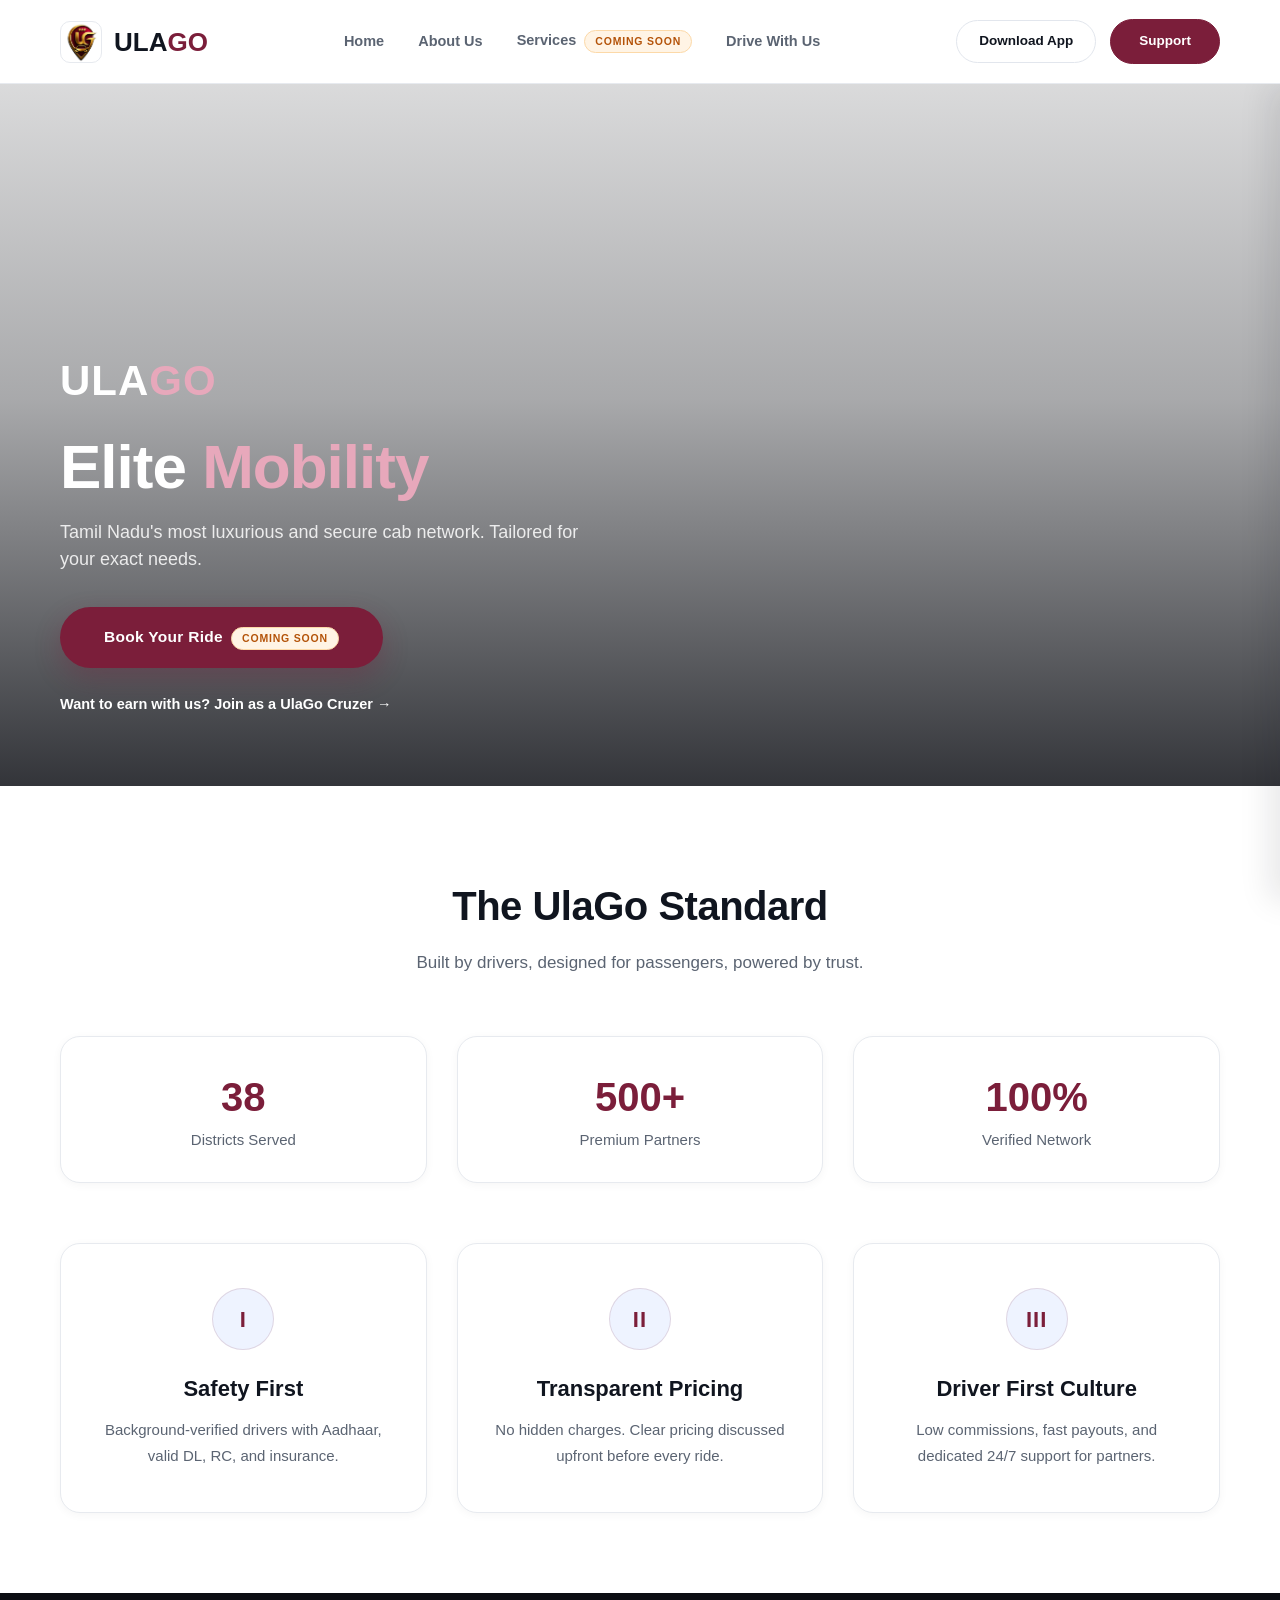
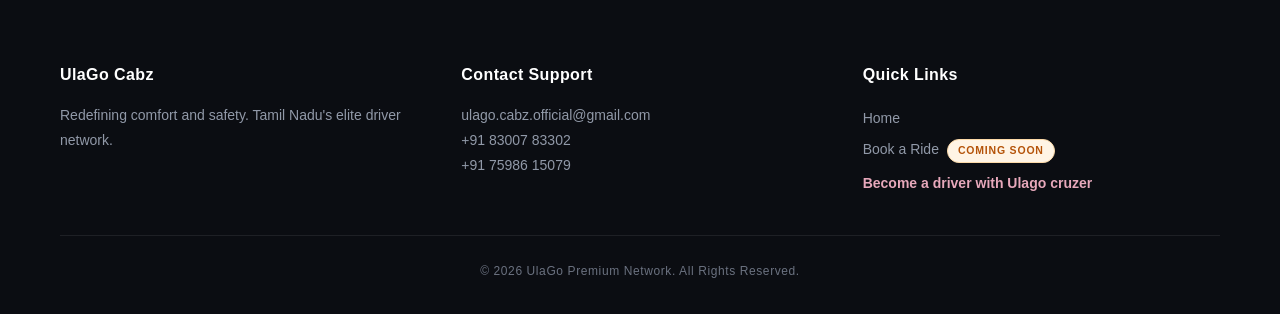
==== commit 7c793bc0: "Add files via upload" ====
--- a/index.html
+++ b/index.html
@@ -19,11 +19,34 @@
     <nav class="nav-links">
         <a href="index.html">Home</a>
         <a href="#about">About Us</a>
-        <a href="passenger.html">Services</a>
+        <a href="passenger.html" class="js-book-ride js-badge-target">Services</a>
         <a href="driver.html">Drive With Us</a>
     </nav>
+    <div class="header-right">
+        <a href="#" class="btn-app js-download-app">Download App</a>
+        <a href="tel:+918300783302" class="btn-support">Support</a>
+        <button class="menu-toggle" id="menuToggle" aria-label="Menu"><span></span><span></span><span></span></button>
+    </div>
+</header>
+
+<div class="mobile-panel" id="mobilePanel">
+    <a href="index.html">Home</a>
+    <a href="#about">About Us</a>
+    <a href="passenger.html" class="js-book-ride js-badge-target">Services</a>
+    <a href="driver.html">Drive With Us</a>
+    <a href="#" class="btn-app js-download-app">Download App</a>
     <a href="tel:+918300783302" class="btn-support">Support</a>
-</header>
+</div>
+
+<!-- COMING SOON MODAL -->
+<div class="cs-overlay" id="csOverlay">
+    <div class="cs-modal">
+        <div class="cs-icon">🚀</div>
+        <h3 id="csTitle">Coming Soon</h3>
+        <p id="csText"></p>
+        <button onclick="closeComingSoon()">Got it</button>
+    </div>
+</div>
 
 <main style="padding: 0;">
     <!-- GRAND HERO SLIDER -->
@@ -39,7 +62,7 @@
             <h1>Elite <span>Mobility</span></h1>
             <p>Tamil Nadu's most luxurious and secure cab network. Tailored for your exact needs.</p>
             <div class="hero-actions">
-                <button class="btn-grand" onclick="window.location.href='passenger.html'">Book Your Ride</button>
+                <a href="passenger.html" class="btn-grand js-book-ride js-badge-target">Book Your Ride</a>
                 <a href="driver.html" class="hero-subtext">Want to earn with us? Join as a UlaGo Cruzer →</a>
             </div>
         </div>
@@ -94,12 +117,14 @@
         <div class="foot-col">
             <h3>Quick Links</h3>
             <a href="index.html">Home</a>
-            <a href="passenger.html">Book a Ride</a>
+            <a href="passenger.html" class="js-book-ride js-badge-target">Book a Ride</a>
             <a href="driver.html" class="driver-link">Become a driver with Ulago cruzer</a>
         </div>
     </div>
     <div class="copyright">&copy; 2026 UlaGo Premium Network. All Rights Reserved.</div>
 </footer>
 
+<script src="js/config.js"></script>
+<script src="js/site.js"></script>
 </body>
 </html>
--- a/css/style.css
+++ b/css/style.css
@@ -3,16 +3,16 @@
     --bg-dark: #FFFFFF;              /* now the page background (kept var name for compatibility) */
     --surface: #F4F6F9;              /* light card/section background */
     --panel-bg: #FFFFFF;             /* form/card panels */
-    --ruby: #1D4ED8;                 /* primary brand blue — used everywhere as single accent */
-    --ruby-hover: #1640B0;
+    --ruby: #7B1E3A;                 /* primary brand blue — used everywhere as single accent */
+    --ruby-hover: #9C2C4E;
     --burgundy: #16244A;             /* unused legacy var, kept for compatibility */
-    --emerald: #1D4ED8;              /* action color = same brand blue for consistency */
-    --emerald-hover: #1640B0;
+    --emerald: #7B1E3A;              /* action color = same brand blue for consistency */
+    --emerald-hover: #9C2C4E;
     --platinum: #6B7280;             /* neutral grey for secondary highlights */
     --text-main: #10151F;
     --text-muted: #5B6472;
-    --border-light: rgba(29, 78, 216, 0.14);
-    --border-focus: rgba(29, 78, 216, 0.55);
+    --border-light: rgba(123, 30, 58, 0.14);
+    --border-focus: rgba(123, 30, 58, 0.55);
     --success: #16A34A;
     --error: #DC2626;
     --radius-lg: 20px;
@@ -43,7 +43,7 @@
 }
 .brand img { width: 100%; height: 100%; object-fit: cover; }
 .brand-text { display: flex; align-items: baseline; gap: 6px; line-height: 1; }
-.brand h2 { font-size: 22px; font-weight: 800; letter-spacing: 0px; color: var(--text-main); }
+.brand h2 { font-size: 26px; font-weight: 900; letter-spacing: 0px; color: var(--text-main); }
 .brand h2 span { color: var(--ruby); }
 .brand-tag { font-size: 16px; font-weight: 700; color: var(--text-muted); }
 
@@ -65,11 +65,62 @@
 .dropdown-menu a { display: block; padding: 11px 22px; font-size: 14px; font-weight: 600; color: var(--text-main); }
 .dropdown-menu a:hover { background: #F4F6F9; color: var(--ruby); }
 
+.header-right { display: flex; align-items: center; gap: 14px; }
+
 .btn-support {
     background: var(--ruby); border: 1.5px solid var(--ruby); color: #FFFFFF;
     padding: 11px 28px; border-radius: 100px; font-weight: 700; font-size: 13.5px;
 }
 .btn-support:hover { background: var(--ruby-hover); border-color: var(--ruby-hover); }
+
+.btn-app {
+    display: inline-flex; align-items: center; gap: 8px;
+    background: #FFFFFF; border: 1.5px solid #E2E6ED; color: var(--text-main);
+    padding: 10px 22px; border-radius: 100px; font-weight: 700; font-size: 13.5px; cursor: pointer;
+}
+.btn-app:hover { border-color: var(--ruby); color: var(--ruby); }
+
+/* ── MOBILE APP BAR (hamburger, right side) ── */
+.menu-toggle {
+    display: none; flex-direction: column; justify-content: center; gap: 5px;
+    width: 42px; height: 42px; border-radius: 10px; border: 1px solid #E2E6ED; background: #FFFFFF; cursor: pointer;
+}
+.menu-toggle span { display: block; width: 18px; height: 2px; background: var(--text-main); margin: 0 auto; transition: 0.25s ease; }
+.menu-toggle.open span:nth-child(1) { transform: translateY(7px) rotate(45deg); }
+.menu-toggle.open span:nth-child(2) { opacity: 0; }
+.menu-toggle.open span:nth-child(3) { transform: translateY(-7px) rotate(-45deg); }
+
+.mobile-panel {
+    position: fixed; top: var(--header-height); right: 0; width: 280px; max-width: 82vw; height: calc(100vh - var(--header-height));
+    background: #FFFFFF; border-left: 1px solid #E7EAEF; box-shadow: -10px 0 30px rgba(16,21,31,0.1);
+    transform: translateX(100%); transition: transform 0.3s ease; z-index: 999;
+    padding: 26px 24px; display: flex; flex-direction: column; gap: 4px;
+}
+.mobile-panel.open { transform: translateX(0); }
+.mobile-panel a { padding: 14px 6px; font-size: 15px; font-weight: 700; color: var(--text-main); border-bottom: 1px solid #F0F1F4; }
+.mobile-panel a:active { color: var(--ruby); }
+.mobile-panel .btn-support, .mobile-panel .btn-app { margin-top: 16px; text-align: center; justify-content: center; }
+
+@media(max-width: 850px) { .menu-toggle { display: flex; } .header-right .btn-support, .header-right .btn-app { display: none; } }
+
+/* ── COMING SOON MODAL ── */
+.cs-badge {
+    display: inline-block; font-size: 10.5px; font-weight: 800; letter-spacing: 0.8px; text-transform: uppercase;
+    background: #FFF4E5; color: #B45309; border: 1px solid #FCD9A8; border-radius: 100px; padding: 3px 10px; margin-left: 8px;
+}
+.cs-overlay {
+    display: none; position: fixed; inset: 0; background: rgba(10,12,18,0.55); z-index: 2000;
+    align-items: center; justify-content: center; padding: 20px;
+}
+.cs-overlay.open { display: flex; }
+.cs-modal {
+    background: #FFFFFF; border-radius: var(--radius-lg); padding: 40px; max-width: 380px; width: 100%;
+    text-align: center; box-shadow: 0 30px 70px rgba(0,0,0,0.3);
+}
+.cs-modal .cs-icon { font-size: 40px; margin-bottom: 14px; }
+.cs-modal h3 { font-size: 20px; font-weight: 800; margin-bottom: 10px; color: var(--text-main); }
+.cs-modal p { color: var(--text-muted); font-size: 14.5px; line-height: 1.6; margin-bottom: 24px; }
+.cs-modal button { background: var(--ruby); color: #FFF; border: none; padding: 13px 30px; border-radius: 100px; font-weight: 700; font-size: 14px; cursor: pointer; }
 
 @media(max-width: 1024px) { header { padding: 0 30px; } .nav-links { gap: 20px; } }
 @media(max-width: 850px) { .nav-links { display: none; } header { height: 70px; padding: 0 20px; } .brand h2 { font-size: 18px; } .brand-crest { width: 36px; height: 36px; } }
@@ -85,14 +136,14 @@
 .slider-overlay { position: absolute; inset: 0; background: linear-gradient(0deg, rgba(6,8,14,0.82) 0%, rgba(6,8,14,0.35) 55%, rgba(6,8,14,0.15) 100%); z-index: 1; }
 .hero-content { position: relative; z-index: 2; padding: 0 60px 70px; max-width: 720px; animation: fadeInUp 1s ease forwards; }
 .hero-brand { display: flex; align-items: center; gap: 8px; margin-bottom: 22px; }
-.hero-brand-mark { font-size: 20px; font-weight: 800; letter-spacing: 1px; color: #FFFFFF; text-transform: uppercase; }
-.hero-brand-mark b { color: #7FA3FF; }
+.hero-brand-mark { font-size: 42px; font-weight: 900; letter-spacing: 1px; color: #FFFFFF; text-transform: uppercase; }
+.hero-brand-mark b { color: #E7A8BB; }
 .hero-content h1 { font-size: clamp(38px, 6vw, 62px); font-weight: 800; letter-spacing: -1px; line-height: 1.08; margin-bottom: 18px; color: #FFFFFF; }
-.hero-content h1 span { color: #7FA3FF; }
+.hero-content h1 span { color: #E7A8BB; }
 .hero-content p { font-size: 18px; color: rgba(255,255,255,0.85); margin-bottom: 34px; font-weight: 500; max-width: 520px; }
 .hero-actions { display: flex; align-items: center; gap: 26px; flex-wrap: wrap; }
 .hero-subtext { display: inline-flex; align-items: center; gap: 6px; font-size: 14.5px; font-weight: 700; color: #FFFFFF; }
-.hero-subtext:hover { color: #7FA3FF; }
+.hero-subtext:hover { color: #E7A8BB; }
 
 @media(max-width: 700px) { .hero-content { padding: 0 24px 50px; } }
 
@@ -100,9 +151,9 @@
     background: var(--emerald); color: #FFFFFF;
     padding: 18px 44px; border-radius: 100px; font-size: 15.5px; font-weight: 800;
     letter-spacing: 0.3px; border: none; cursor: pointer;
-    box-shadow: 0 10px 26px rgba(29,78,216,0.35); transition: 0.25s ease; display: inline-block;
-}
-.btn-grand:hover { background: var(--emerald-hover); transform: translateY(-2px); box-shadow: 0 14px 30px rgba(29,78,216,0.45); }
+    box-shadow: 0 10px 26px rgba(123,30,58,0.3); transition: 0.25s ease; display: inline-block;
+}
+.btn-grand:hover { background: var(--emerald-hover); transform: translateY(-2px); box-shadow: 0 14px 30px rgba(123,30,58,0.4); }
 
 /* ── SECTIONS / CARDS (light) ── */
 .container { max-width: 1200px; margin: 0 auto; padding: 120px 20px 80px; }
@@ -140,7 +191,7 @@
     width: 100%; padding: 16px 18px; background: #F7F9FC; border: 1.5px solid #E2E6ED;
     border-radius: var(--radius-md); color: var(--text-main); font-size: 15.5px; outline: none; transition: 0.2s;
 }
-input:focus, select:focus, textarea:focus { border-color: var(--border-focus); background: #FFFFFF; box-shadow: 0 0 0 4px rgba(29,78,216,0.1); }
+input:focus, select:focus, textarea:focus { border-color: var(--border-focus); background: #FFFFFF; box-shadow: 0 0 0 4px rgba(123,30,58,0.1); }
 input::placeholder, textarea::placeholder { color: #9AA2AF; }
 
 .time-picker { display: flex; gap: 12px; }
@@ -179,16 +230,21 @@
 .btn-outline:hover { border-color: var(--ruby); color: var(--ruby); }
 .step-nav .btn-grand, .step-nav .btn-outline { width: auto; flex: 1; padding: 16px; font-size: 14px; }
 
-/* UPLOAD BOXES (DRIVER) */
+/* UPLOAD BOXES (DRIVER) — professional card style */
 .upload-wrapper { position: relative; }
 .upload-box {
-    border: 1.5px dashed #D6DBE3; border-radius: var(--radius-md); padding: 30px 18px;
-    text-align: center; cursor: pointer; background: #F7F9FC; transition: 0.2s;
-}
-.upload-box:hover { border-color: var(--ruby); background: #EEF3FF; }
+    border: 1.5px solid #E2E6ED; border-radius: var(--radius-md); padding: 24px 18px;
+    text-align: center; cursor: pointer; background: #FFFFFF; transition: 0.2s;
+    display: flex; flex-direction: column; align-items: center; gap: 4px;
+}
+.upload-box:hover { border-color: var(--ruby); background: #FBF5F6; box-shadow: 0 4px 16px rgba(123,30,58,0.08); }
 .upload-box input[type="file"] { position: absolute; inset: 0; opacity: 0; cursor: pointer; width: 100%; height: 100%; z-index: 2; }
-.upload-icon { font-size: 30px; margin-bottom: 10px; opacity: 0.9; }
-.upload-box .hint { font-size: 12px; color: var(--text-muted); font-weight: 700; text-transform: uppercase; letter-spacing: 0.8px; }
+.upload-icon {
+    width: 44px; height: 44px; border-radius: 10px; background: #F4F6F9;
+    display: flex; align-items: center; justify-content: center; font-size: 20px; margin-bottom: 6px;
+}
+.upload-box .hint { font-size: 11.5px; color: var(--ruby); font-weight: 800; text-transform: uppercase; letter-spacing: 0.6px; }
+.upload-box .hint-sub { font-size: 11px; color: var(--text-muted); font-weight: 500; }
 .preview-bar { display: none; align-items: center; justify-content: space-between; background: #ECFDF3; border: 1.5px solid #B7EBC6; border-radius: var(--radius-md); padding: 13px 16px; margin-top: 10px; }
 .preview-bar.active { display: flex; }
 .preview-name { font-size: 13px; color: var(--success); max-width: 80%; overflow: hidden; white-space: nowrap; text-overflow: ellipsis; font-weight: 700; }
@@ -213,9 +269,9 @@
 .foot-col h3 { font-size: 16px; font-weight: 800; letter-spacing: 0.4px; margin-bottom: 16px; color: #FFFFFF; }
 .foot-col p { color: #9199A8; font-size: 14px; line-height: 1.8; }
 .foot-col a { display: block; color: #9199A8; font-size: 14px; padding: 5px 0; }
-.foot-col a:hover { color: #7FA3FF; }
-.foot-col a.driver-link { color: #7FA3FF; font-weight: 700; }
-.foot-col a.driver-link:hover { color: #A6C0FF; }
+.foot-col a:hover { color: #E7A8BB; }
+.foot-col a.driver-link { color: #E7A8BB; font-weight: 700; }
+.foot-col a.driver-link:hover { color: #F0C9D6; }
 .copyright {
     max-width: 1200px; margin: 0 auto; padding-top: 26px;
     border-top: 1px solid rgba(255,255,255,0.08);
